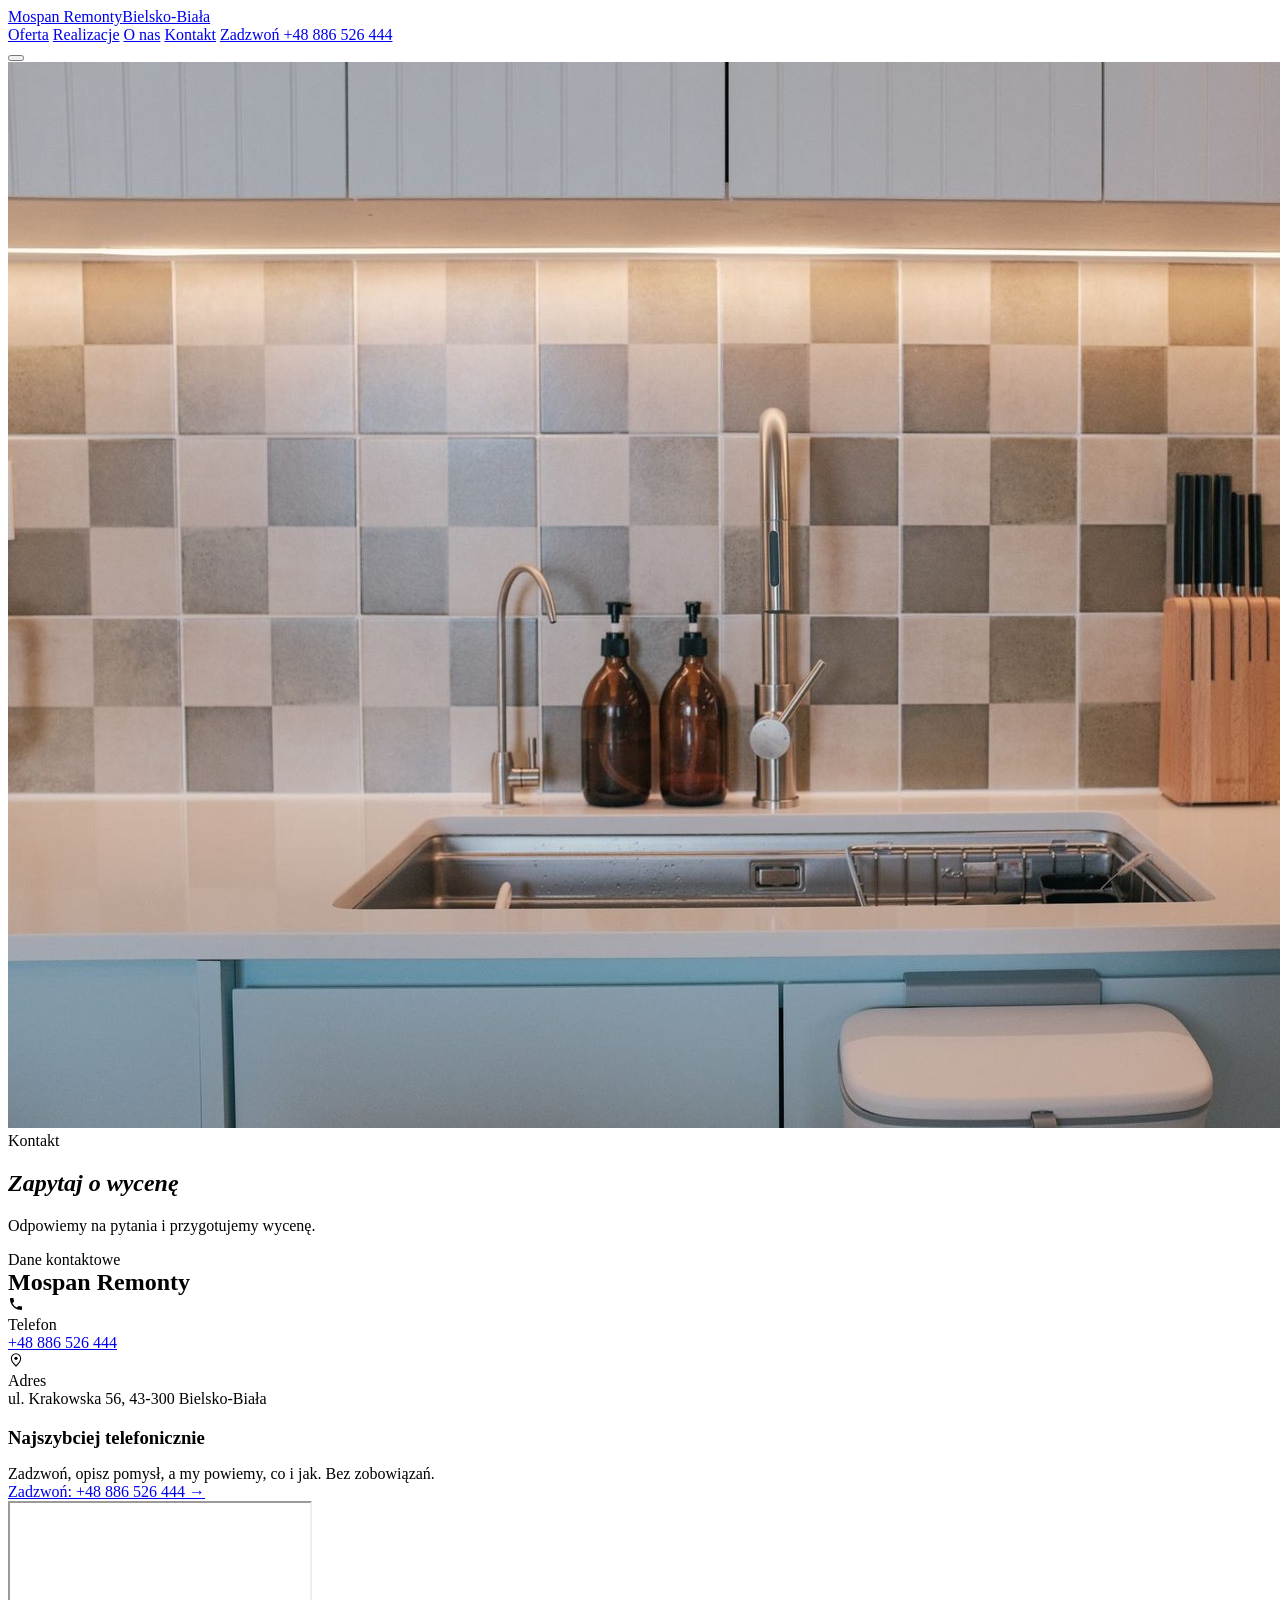
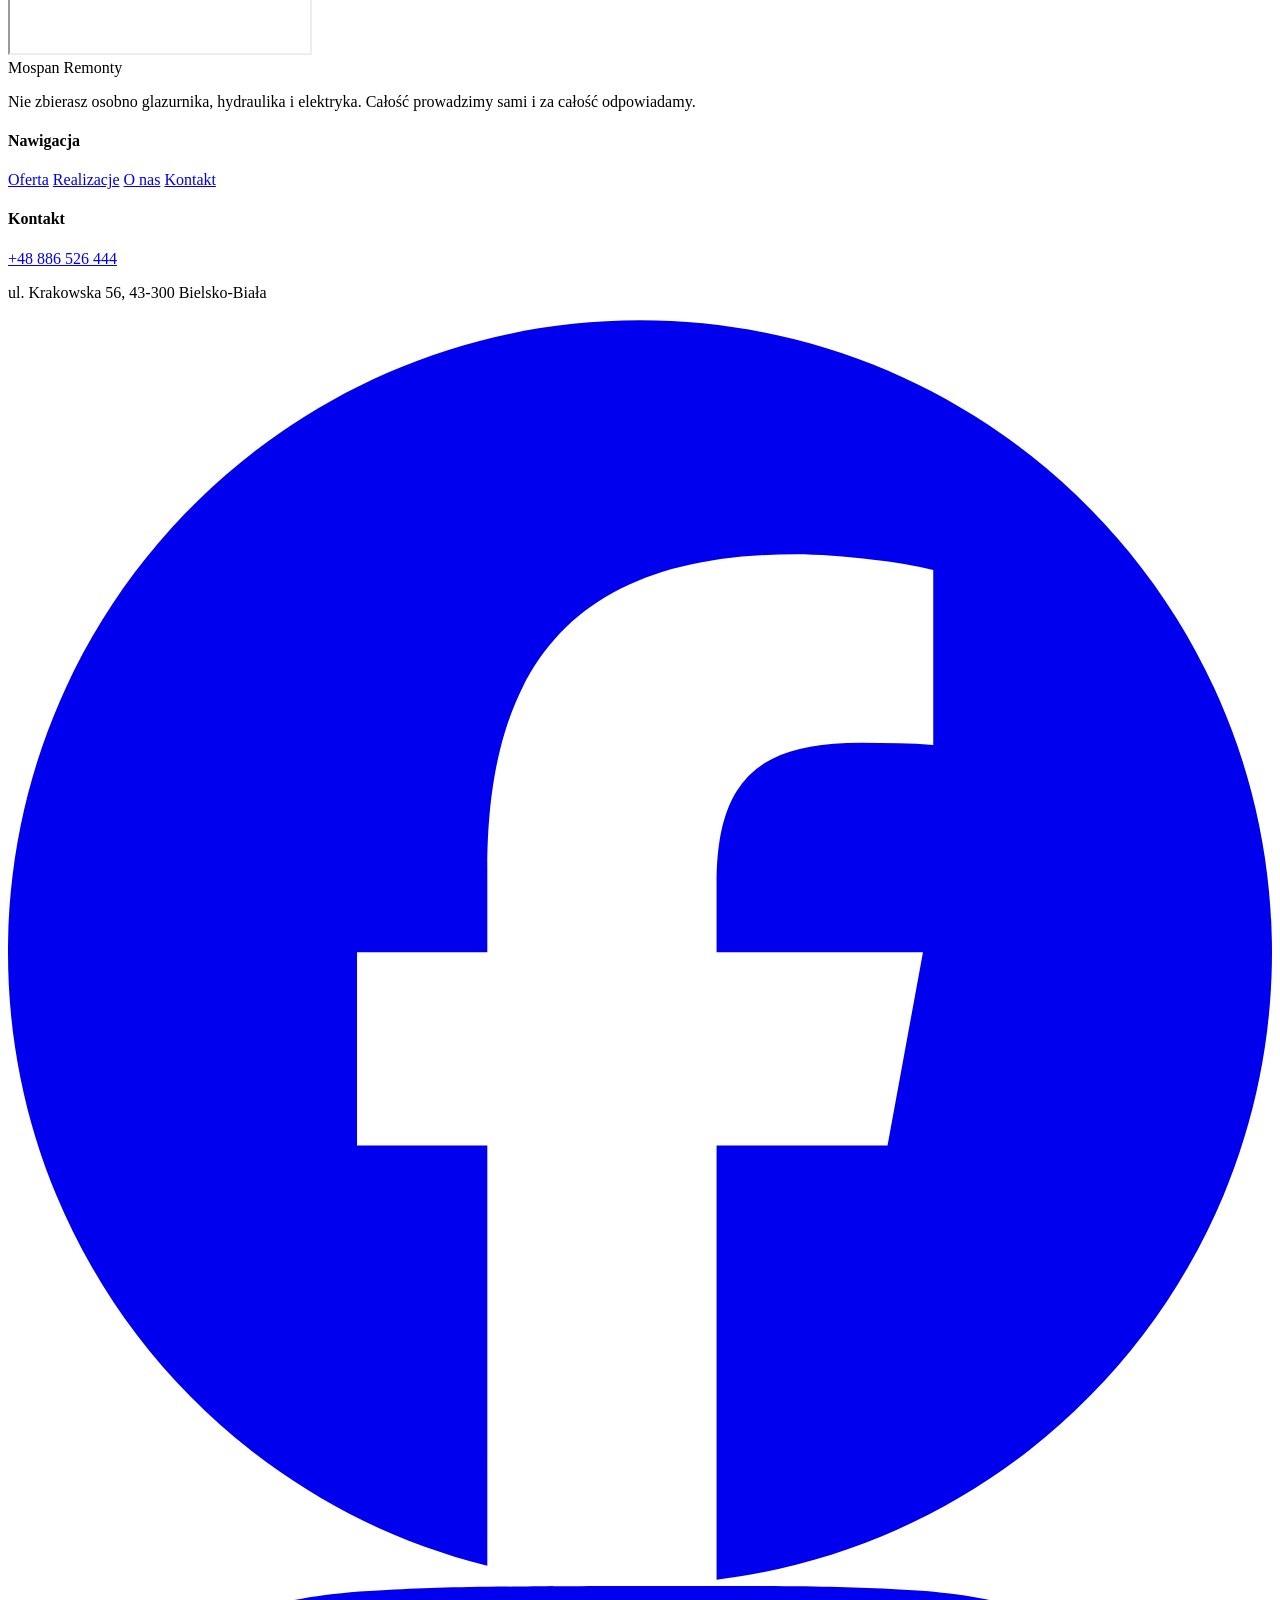
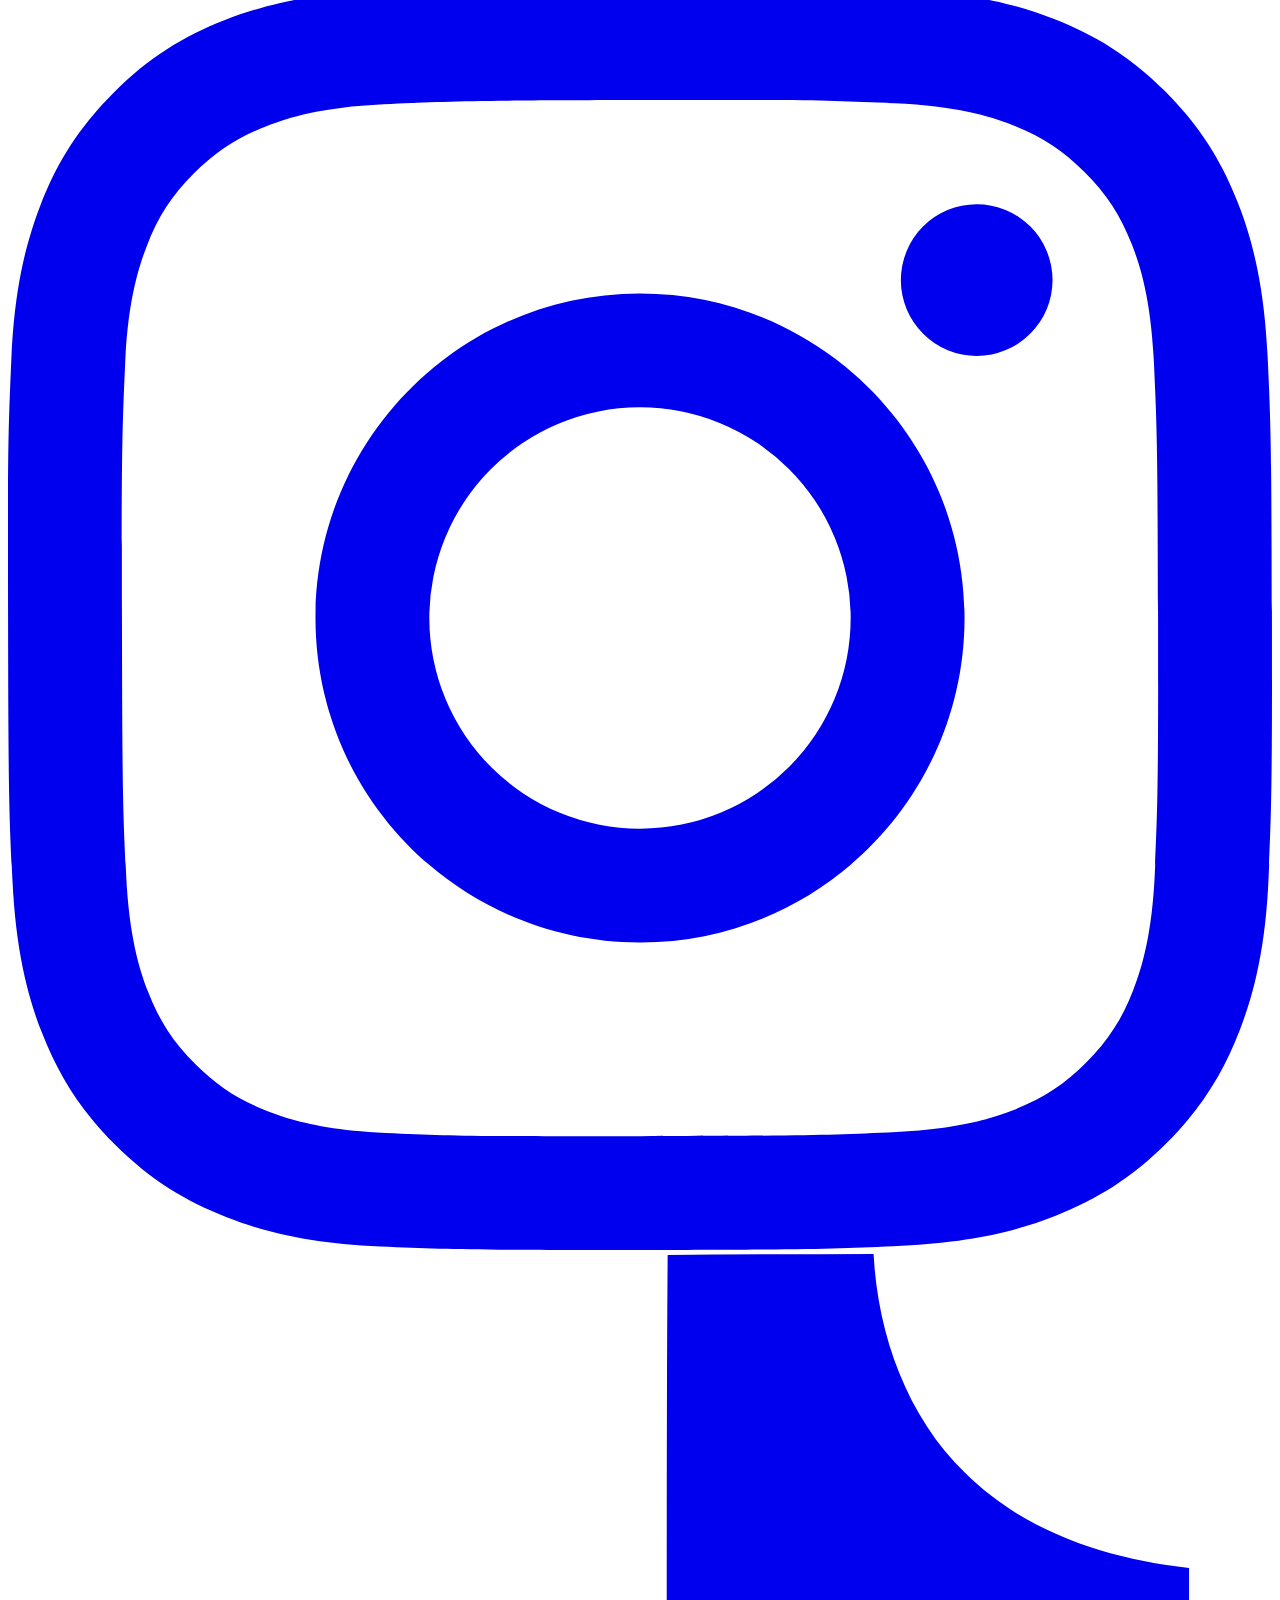
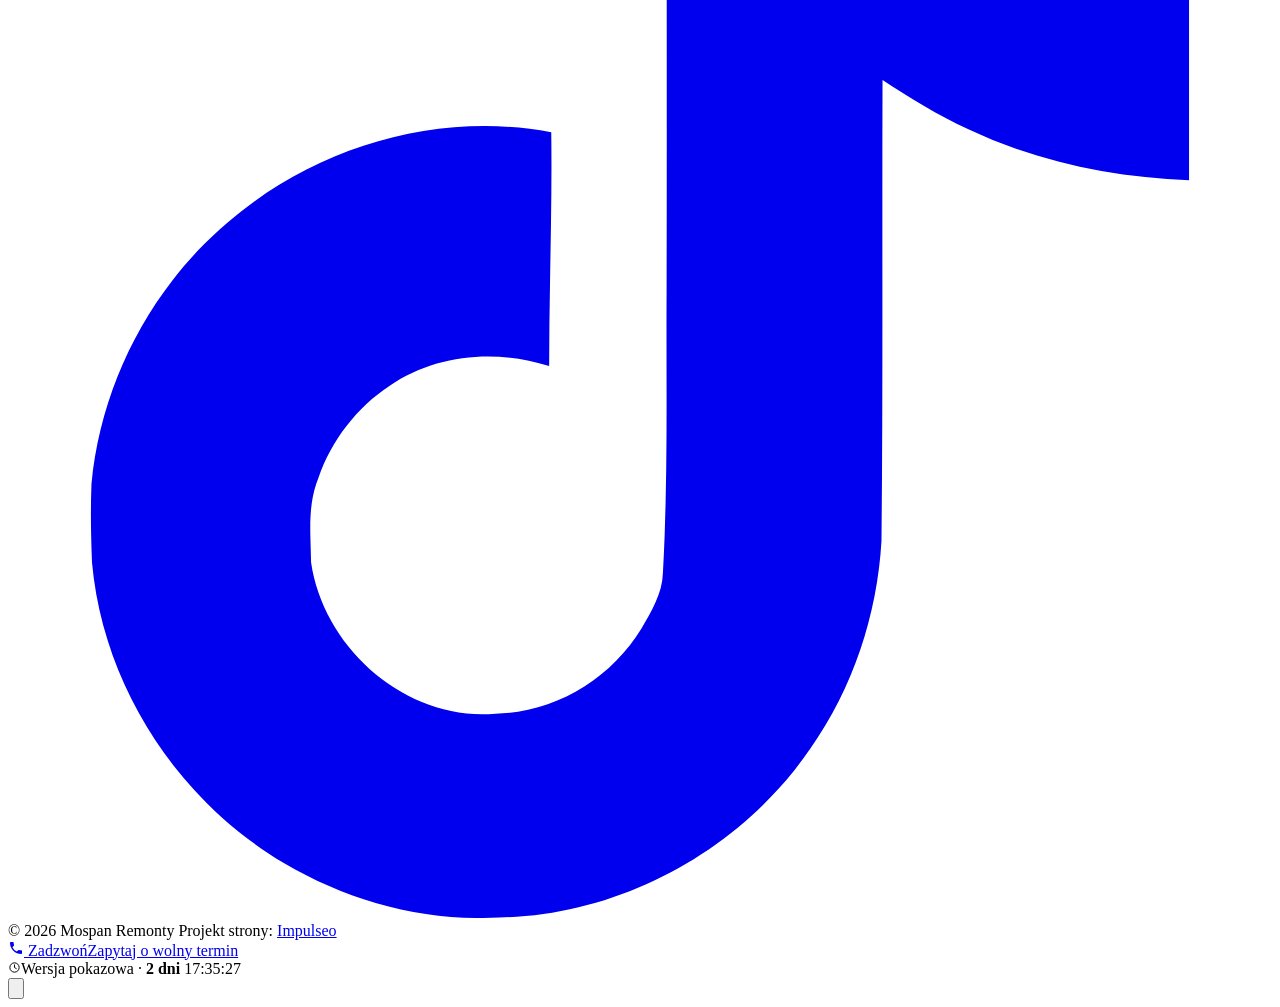
==== kontakt.html @ 0ec08bc1 "Demo: Mospan Remonty" ====
<!DOCTYPE html>
<html lang="pl">
<head>
<meta charset="UTF-8">
<meta name="viewport" content="width=device-width, initial-scale=1.0">
<title>Kontakt - Mospan Remonty</title>
<meta name="description" content="Kontakt Mospan Remonty - ul. Krakowska 56, 43-300 Bielsko-Biała">
<link rel="canonical" href="https://kris20032.github.io/mospan-remonty/kontakt.html">
<meta name="robots" content="noindex, nofollow">
<meta property="og:type" content="website">
<meta property="og:locale" content="pl_PL">
<meta property="og:site_name" content="Mospan Remonty">
<meta property="og:title" content="Kontakt - Mospan Remonty">
<meta property="og:description" content="Kontakt Mospan Remonty - ul. Krakowska 56, 43-300 Bielsko-Biała">
<meta property="og:url" content="https://kris20032.github.io/mospan-remonty/kontakt.html">
<meta property="og:image" content="https://kris20032.github.io/mospan-remonty/img/og.jpg">
<meta property="og:image:width" content="1200">
<meta property="og:image:height" content="630">
<meta name="twitter:card" content="summary_large_image">
<link rel="preconnect" href="https://fonts.googleapis.com">
<link rel="preconnect" href="https://fonts.gstatic.com" crossorigin>
<link href="https://fonts.googleapis.com/css2?family=Space+Grotesk:wght@500;600;700&family=DM+Sans:opsz,wght@9..40,400;9..40,500;9..40,600&display=swap" rel="stylesheet">
<link rel="stylesheet" href="assets/styles.css?v=001f821d">
</head>
<body>

<header class="nav">
  <div class="wrap nav-inner">
    <a class="brand" href="index.html"><span class="name">Mospan Remonty</span><span class="sub">Bielsko-Biała</span></a>
    <nav class="nav-links">
      <a href="oferta.html">Oferta</a>
      <a href="realizacje.html">Realizacje</a>
      <a href="o-nas.html">O nas</a>
      <a href="kontakt.html" class="active" aria-current="page">Kontakt</a>
      <a href="tel:+48886526444" class="btn btn-accent">Zadzwoń +48 886 526 444</a>
    </nav>
    <button class="nav-toggle" aria-label="Menu"><span></span><span></span><span></span></button>
  </div>
</header>

<main>
<section class="pagehead">
  <img src="img/g16.jpg" alt="Mospan Remonty - Zapytaj o wycenę" width="1600" height="1066" decoding="async">
  <div class="wrap">
    <span class="eyebrow">Kontakt</span>
    <h1>Zapytaj o wycenę</h1>
    <p>Odpowiemy na pytania i przygotujemy wycenę.</p>
  </div>
</section>
<section>
  <div class="wrap contact-grid">
    <div class="reveal">
      <span class="eyebrow">Dane kontaktowe</span>
      <h2 style="margin:var(--space-4) 0 var(--space-6)">Mospan Remonty</h2>
      <div class="info-list">
        <div class="info-row"><div class="ic"><svg class="ico-tel" width="16" height="16" viewBox="0 0 24 24" fill="none" aria-hidden="true"><path d="M6.6 10.8a15.5 15.5 0 0 0 6.6 6.6l2.2-2.2a1 1 0 0 1 1-.24 11.4 11.4 0 0 0 3.6.58 1 1 0 0 1 1 1V20a1 1 0 0 1-1 1A17 17 0 0 1 3 4a1 1 0 0 1 1-1h3.5a1 1 0 0 1 1 1c0 1.25.2 2.46.58 3.6a1 1 0 0 1-.25 1l-2.23 2.2Z" fill="currentColor"/></svg></div><div><div class="lbl">Telefon</div><a class="val" href="tel:+48886526444">+48 886 526 444</a></div></div>
        <div class="info-row"><div class="ic"><svg class="ico-pin" width="16" height="16" viewBox="0 0 24 24" fill="none" aria-hidden="true"><path d="M12 21s7-6.1 7-11.5A7 7 0 0 0 5 9.5C5 14.9 12 21 12 21Z" stroke="currentColor" stroke-width="1.6" fill="none"/><circle cx="12" cy="9.5" r="2.4" fill="currentColor"/></svg></div><div><div class="lbl">Adres</div><div class="val">ul. Krakowska 56, 43-300 Bielsko-Biała</div></div></div>
      </div>
    </div>
    <div class="reveal">
      <div class="form">
        <h3 style="margin-bottom:var(--space-4)">Najszybciej telefonicznie</h3>
        <p class="muted" style="margin-bottom:var(--space-5)">Zadzwoń, opisz pomysł, a my powiemy, co i jak. Bez zobowiązań.</p>
        <a href="tel:+48886526444" class="btn btn-accent" style="justify-content:center">Zadzwoń: +48 886 526 444 <span class="arr">→</span></a>
      </div>
    </div>
  </div>
</section>
<section style="padding-top:0">
  <div class="wrap reveal">
    <iframe class="map" title="Mospan Remonty - Bielsko-Biała" src="https://maps.google.com/maps?q=Mospan%20Remonty%20Bielsko-Bia%C5%82a&z=15&output=embed" loading="lazy" referrerpolicy="no-referrer-when-downgrade"></iframe>
  </div>
</section>
</main>

<footer>
  <div class="wrap">
    <div class="foot-grid">
      <div class="foot-brand">
        <div class="name">Mospan Remonty</div>
        <p>Nie zbierasz osobno glazurnika, hydraulika i elektryka. Całość prowadzimy sami i za całość odpowiadamy.</p>
      </div>
      <div class="foot-col">
        <h4>Nawigacja</h4>
        <a href="oferta.html">Oferta</a>
        <a href="realizacje.html">Realizacje</a>
        <a href="o-nas.html">O nas</a>
        <a href="kontakt.html">Kontakt</a>
      </div>
      <div class="foot-col">
        <h4>Kontakt</h4>
        <a href="tel:+48886526444">+48 886 526 444</a>
        <p>ul. Krakowska 56, 43-300 Bielsko-Biała</p>
      <div class="foot-soc">
        <a class="soc" href="https://www.facebook.com/p/Firma-Mospan-Remonty-100076431146938/" target="_blank" rel="noopener" aria-label="Facebook - Mospan Remonty"><svg viewBox="0 0 24 24" aria-hidden="true" focusable="false"><path d="M9.101 23.691v-7.98H6.627v-3.667h2.474v-1.58c0-4.085 1.848-5.978 5.858-5.978.401 0 .955.042 1.468.103a8.68 8.68 0 0 1 1.141.195v3.325a8.623 8.623 0 0 0-.653-.036 26.805 26.805 0 0 0-.733-.009c-.707 0-1.259.096-1.675.309a1.686 1.686 0 0 0-.679.622c-.258.42-.374.995-.374 1.752v1.297h3.919l-.386 2.103-.287 1.564h-3.246v8.245C19.396 23.238 24 18.179 24 12.044c0-6.627-5.373-12-12-12s-12 5.373-12 12c0 5.628 3.874 10.35 9.101 11.647Z" fill="currentColor"/></svg></a>
        <a class="soc" href="https://www.instagram.com/mospan_remonty/" target="_blank" rel="noopener" aria-label="Instagram - Mospan Remonty"><svg viewBox="0 0 24 24" aria-hidden="true" focusable="false"><path d="M7.0301.084c-1.2768.0602-2.1487.264-2.911.5634-.7888.3075-1.4575.72-2.1228 1.3877-.6652.6677-1.075 1.3368-1.3802 2.127-.2954.7638-.4956 1.6365-.552 2.914-.0564 1.2775-.0689 1.6882-.0626 4.947.0062 3.2586.0206 3.6671.0825 4.9473.061 1.2765.264 2.1482.5635 2.9107.308.7889.72 1.4573 1.388 2.1228.6679.6655 1.3365 1.0743 2.1285 1.38.7632.295 1.6361.4961 2.9134.552 1.2773.056 1.6884.069 4.9462.0627 3.2578-.0062 3.668-.0207 4.9478-.0814 1.28-.0607 2.147-.2652 2.9098-.5633.7889-.3086 1.4578-.72 2.1228-1.3881.665-.6682 1.0745-1.3378 1.3795-2.1284.2957-.7632.4966-1.636.552-2.9124.056-1.2809.0692-1.6898.063-4.948-.0063-3.2583-.021-3.6668-.0817-4.9465-.0607-1.2797-.264-2.1487-.5633-2.9117-.3084-.7889-.72-1.4568-1.3876-2.1228C21.2982 1.33 20.628.9208 19.8378.6165 19.074.321 18.2017.1197 16.9244.0645 15.6471.0093 15.236-.005 11.977.0014 8.718.0076 8.31.0215 7.0301.0839m.1402 21.6932c-1.17-.0509-1.8053-.2453-2.2287-.408-.5606-.216-.96-.4771-1.3819-.895-.422-.4178-.6811-.8186-.9-1.378-.1644-.4234-.3624-1.058-.4171-2.228-.0595-1.2645-.072-1.6442-.079-4.848-.007-3.2037.0053-3.583.0607-4.848.05-1.169.2456-1.805.408-2.2282.216-.5613.4762-.96.895-1.3816.4188-.4217.8184-.6814 1.3783-.9003.423-.1651 1.0575-.3614 2.227-.4171 1.2655-.06 1.6447-.072 4.848-.079 3.2033-.007 3.5835.005 4.8495.0608 1.169.0508 1.8053.2445 2.228.408.5608.216.96.4754 1.3816.895.4217.4194.6816.8176.9005 1.3787.1653.4217.3617 1.056.4169 2.2263.0602 1.2655.0739 1.645.0796 4.848.0058 3.203-.0055 3.5834-.061 4.848-.051 1.17-.245 1.8055-.408 2.2294-.216.5604-.4763.96-.8954 1.3814-.419.4215-.8181.6811-1.3783.9-.4224.1649-1.0577.3617-2.2262.4174-1.2656.0595-1.6448.072-4.8493.079-3.2045.007-3.5825-.006-4.848-.0608M16.953 5.5864A1.44 1.44 0 1 0 18.39 4.144a1.44 1.44 0 0 0-1.437 1.4424M5.8385 12.012c.0067 3.4032 2.7706 6.1557 6.173 6.1493 3.4026-.0065 6.157-2.7701 6.1506-6.1733-.0065-3.4032-2.771-6.1565-6.174-6.1498-3.403.0067-6.156 2.771-6.1496 6.1738M8 12.0077a4 4 0 1 1 4.008 3.9921A3.9996 3.9996 0 0 1 8 12.0077" fill="currentColor"/></svg></a>
        <a class="soc" href="https://www.tiktok.com/@mospan_remonty" target="_blank" rel="noopener" aria-label="TikTok - Mospan Remonty"><svg viewBox="0 0 24 24" aria-hidden="true" focusable="false"><path d="M12.525.02c1.31-.02 2.61-.01 3.91-.02.08 1.53.63 3.09 1.75 4.17 1.12 1.11 2.7 1.62 4.24 1.79v4.03c-1.44-.05-2.89-.35-4.2-.97-.57-.26-1.1-.59-1.62-.93-.01 2.92.01 5.84-.02 8.75-.08 1.4-.54 2.79-1.35 3.94-1.31 1.92-3.58 3.17-5.91 3.21-1.43.08-2.86-.31-4.08-1.03-2.02-1.19-3.44-3.37-3.65-5.71-.02-.5-.03-1-.01-1.49.18-1.9 1.12-3.72 2.58-4.96 1.66-1.44 3.98-2.13 6.15-1.72.02 1.48-.04 2.96-.04 4.44-.99-.32-2.15-.23-3.02.37-.63.41-1.11 1.04-1.36 1.75-.21.51-.15 1.07-.14 1.61.24 1.64 1.82 3.02 3.5 2.87 1.12-.01 2.19-.66 2.77-1.61.19-.33.4-.67.41-1.06.1-1.79.06-3.57.07-5.36.01-4.03-.01-8.05.02-12.07z" fill="currentColor"/></svg></a>
      </div>
      </div>
    </div>
    <div class="foot-bot">
      <span>© 2026 Mospan Remonty</span>
      <span>Projekt strony: <a class="foot-credit" href="https://impulseo.pl" target="_blank" rel="noopener">Impulseo</a></span>
    </div>
  </div>
</footer>
<div class="sticky-call"><a class="sc-call" href="tel:+48886526444"><svg class="ico-tel" width="16" height="16" viewBox="0 0 24 24" fill="none" aria-hidden="true"><path d="M6.6 10.8a15.5 15.5 0 0 0 6.6 6.6l2.2-2.2a1 1 0 0 1 1-.24 11.4 11.4 0 0 0 3.6.58 1 1 0 0 1 1 1V20a1 1 0 0 1-1 1A17 17 0 0 1 3 4a1 1 0 0 1 1-1h3.5a1 1 0 0 1 1 1c0 1.25.2 2.46.58 3.6a1 1 0 0 1-.25 1l-2.23 2.2Z" fill="currentColor"/></svg> Zadzwoń</a><a class="sc-quote" href="kontakt.html">Zapytaj o wolny termin</a></div>
<div class="demo-wazne" data-do="2026-10-21" data-cykl="3" hidden><svg class="dw-ico" width="13" height="13" viewBox="0 0 24 24" fill="none" aria-hidden="true"><circle cx="12" cy="12" r="8.6" stroke="currentColor" stroke-width="1.8"/><path d="M12 7.2V12l3.3 2" stroke="currentColor" stroke-width="1.8" stroke-linecap="round"/></svg><span class="dw-txt"></span></div>

<script src="assets/main.js"></script>
</body>
</html>
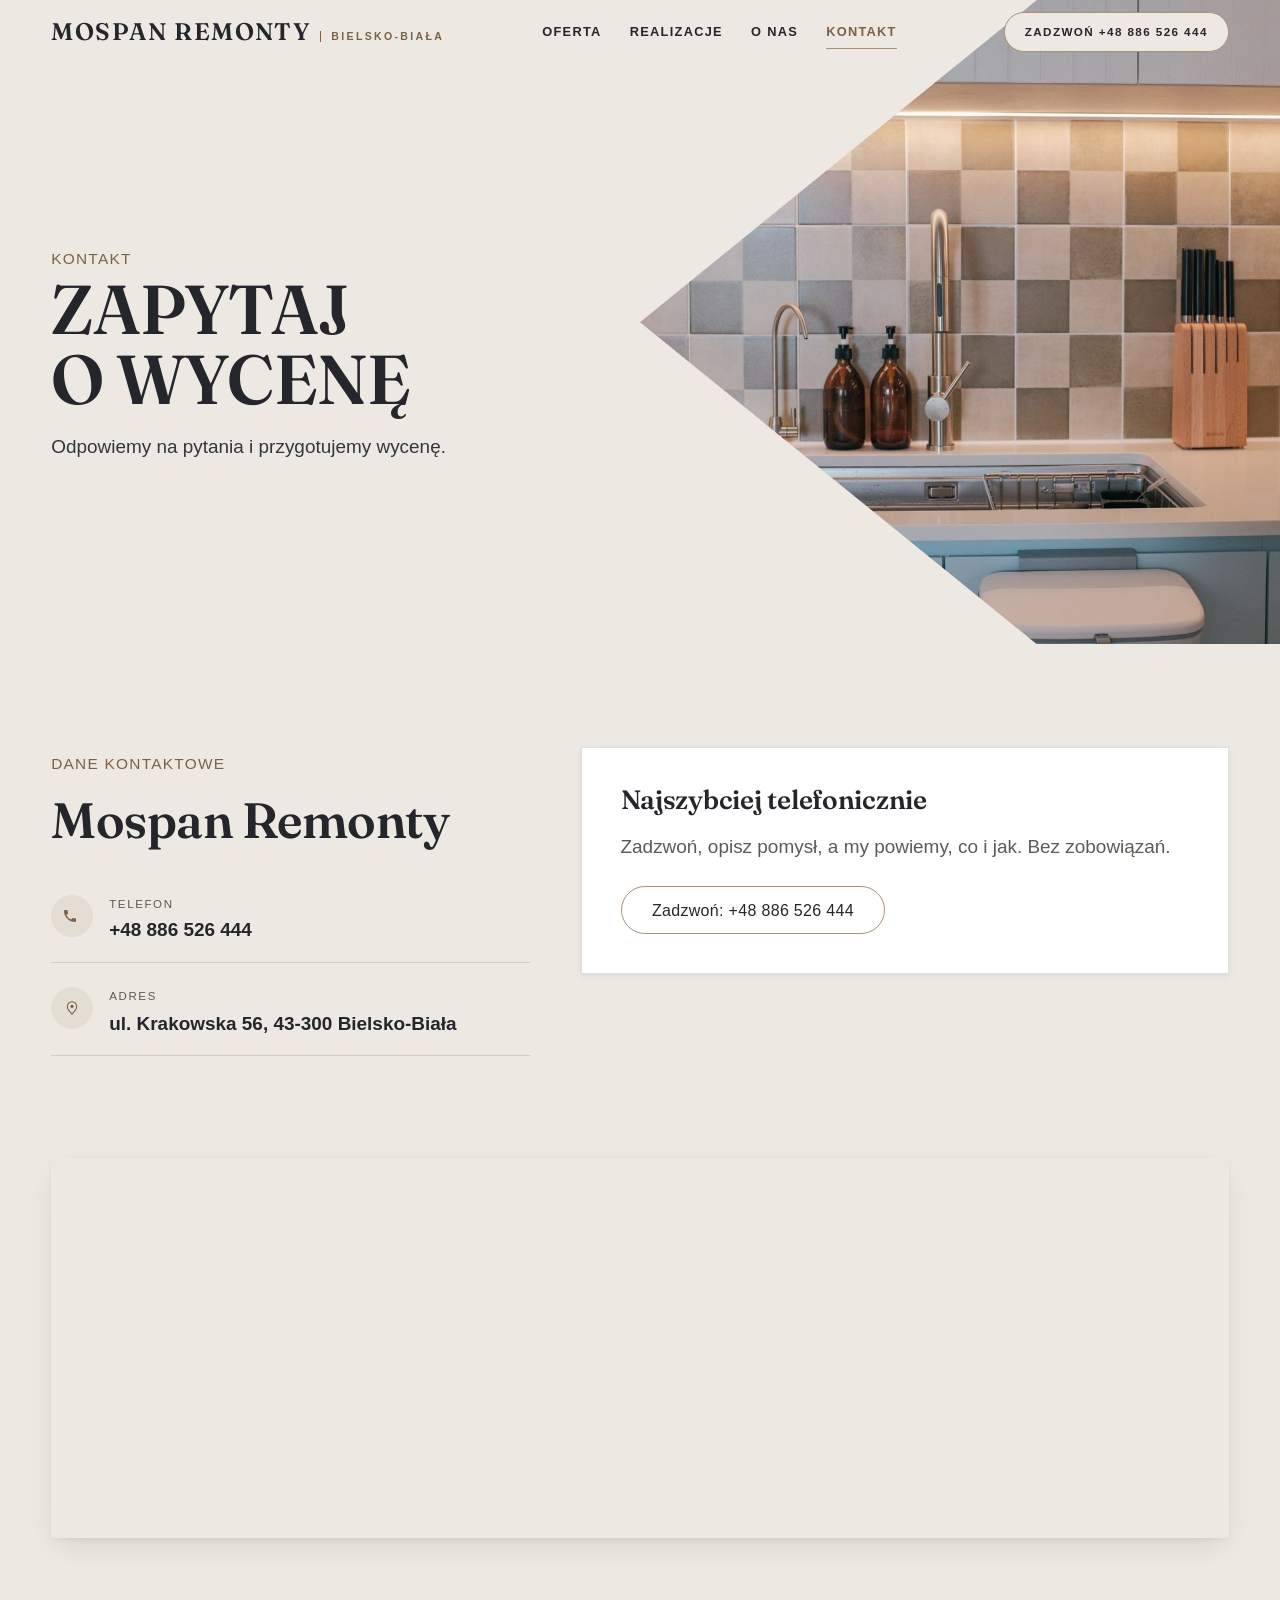
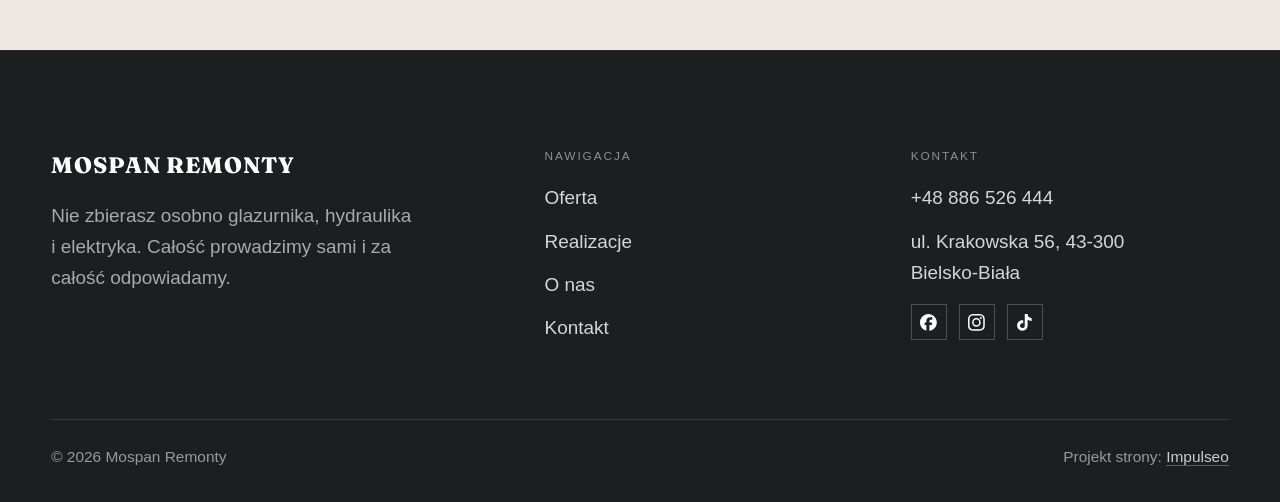
==== commit 84b50db6: "[claude-edit][cmt:e6297e1d-3248-4f9d-93d8-91d1ca59e018] Układ i styl jak klindworthroofing.com: beżo" ====
--- a/kontakt.html
+++ b/kontakt.html
@@ -19,8 +19,10 @@
 <meta name="twitter:card" content="summary_large_image">
 <link rel="preconnect" href="https://fonts.googleapis.com">
 <link rel="preconnect" href="https://fonts.gstatic.com" crossorigin>
-<link href="https://fonts.googleapis.com/css2?family=Space+Grotesk:wght@500;600;700&family=DM+Sans:opsz,wght@9..40,400;9..40,500;9..40,600&display=swap" rel="stylesheet">
-<link rel="stylesheet" href="assets/styles.css?v=001f821d">
+<link href="https://fonts.googleapis.com/css2?family=Fraunces:opsz,wght@9..144,500;9..144,600&display=swap" rel="stylesheet">
+<link href="https://api.fontshare.com/v2/css?f[]=satoshi@400,500,700&display=swap" rel="stylesheet">
+<link rel="preconnect" href="https://api.fontshare.com" crossorigin>
+<link rel="stylesheet" href="assets/styles.css?v=kw1510">
 </head>
 <body>
 
--- a/assets/styles.css
+++ b/assets/styles.css
@@ -0,0 +1,2052 @@
+/* ============================================================
+   STOLBASZ — premium, architektoniczny B2B fit-out
+   Jasna paleta, zero brązu. System wg premium-web-craft.
+   Projekt strony: Impulseo (impulseo.pl)
+   ============================================================ */
+
+:root{
+  /* PALETA — jasna, architektoniczna, chłodna */
+  --paper:#F4F6F8;          /* główne tło */
+  --paper-2:#E7EBEF;        /* sekcje alternatywne (chłodny jasny szary) */
+  --paper-3:#E7EBEF;        /* delikatne wypełnienia */
+  --ink:#15212E;            /* tekst główny — chłodny grafit */
+  --ink-soft:#243443;       /* nagłówki drugorzędne */
+  --muted:#6B7785;          /* tekst poboczny */
+  --line:rgba(21,33,46,.12);/* hairline */
+  --accent:#E8A317;         /* stonowany petrol-slate — jedyny akcent */
+  --accent-d:#C9870C;
+  --accent-soft:rgba(232,163,23,.10);
+  --dark:#15212E;           /* sekcje ciemne (stopka/CTA) */
+
+  /* HOVER ZDJĘĆ — JEDEN standard dla całego silnika (decyzja K. 04.08.2026, artefakt z wariantami).
+     AKTUALNE (K.+Szymon 09.08.2026, wybór z artefaktu 6 wariantów): zoom 1.05 przy 1.4s -
+     przy tak długim czasie mocniejszy kadr NIE skacze, tylko „oddycha". Poprzedni standard
+     (1.02 / .55s z 04.08) odbierany jako dynamiczny i szybki.
+     Spoczynek lekko przygaszony, ale TYLKO tam, gdzie jest mysz (@media hover:hover) —
+     na telefonie zdjęcia zostają w pełnej jasności. */
+  --img-zoom:1.05;                   /* K.+Szymon 09.08: wariant F z artefaktu porównawczego */
+  --img-rest:brightness(.95) saturate(.99);
+  --img-hot:brightness(1.06) saturate(1.05);
+  --img-dur:1.4s;                    /* K.+Szymon 09.08 (wariant F): powoli = elegancko */
+  --img-ease:cubic-bezier(.16,.84,.44,1);  /* miękki ogon, efekt „oddychania" */
+
+  /* ODSTĘPY — skala 4/8 */
+  --space-1:4px; --space-2:8px; --space-3:12px; --space-4:16px; --space-5:24px;
+  --space-6:32px; --space-7:48px; --space-8:64px; --space-9:96px; --space-10:128px;
+
+  /* TYPOGRAFIA — fluid clamp() (skala podbita 16.07.2026: większe, czytelniejsze litery — uwaga Adama) */
+  --text-sm:clamp(.9rem,.87rem + .12vw,1rem);
+  --text-base:clamp(1.08rem,1.04rem + .18vw,1.2rem);
+  --text-lg:clamp(1.24rem,1.15rem + .34vw,1.44rem);
+  --text-h3:clamp(1.34rem,1.22rem + .55vw,1.66rem);
+  --text-h2:clamp(2.1rem,1.66rem + 2.1vw,3.1rem);
+  --text-h1:clamp(2.9rem,2.1rem + 4vw,5.1rem);
+
+  /* PROMIENIE — architektoniczne, raczej ostre */
+  --r-sm:3px; --r-md:6px; --r-lg:10px;
+
+  /* RUCH */
+  --ease:cubic-bezier(.25,.46,.45,.94); --dur:.24s;
+
+  /* CIENIE — miękkie, warstwowe */
+  --sh-sm:0 1px 2px rgba(16,24,32,.04), 0 2px 8px rgba(16,24,32,.05);
+  --sh-md:0 2px 6px rgba(16,24,32,.05), 0 12px 28px -8px rgba(16,24,32,.12);
+  --sh-lg:0 6px 14px rgba(16,24,32,.07), 0 26px 56px -18px rgba(16,24,32,.22);
+
+  --hairline:1px solid var(--line);
+
+  --font-display:'Space Grotesk','Inter',sans-serif;
+  --font-body:'DM Sans','Inter',sans-serif;
+}
+
+*{box-sizing:border-box;margin:0;padding:0}
+html{scroll-behavior:smooth}
+body{
+  font-family:var(--font-body);
+  font-size:var(--text-base);
+  line-height:1.65;
+  color:var(--ink);
+  background:var(--paper);
+  -webkit-font-smoothing:antialiased;
+  text-rendering:optimizeLegibility;
+}
+img{max-width:100%;height:auto;display:block}  /* height:auto = width/height z atrybutów trzyma proporcje (TOP#12) */
+a{color:inherit;text-decoration:none}
+
+.wrap{width:min(92%,1180px);margin-inline:auto}
+section{padding-block:clamp(52px,6.5vw,96px)}
+
+h1,h2,h3{font-family:var(--font-display);font-weight:700;line-height:1.08;letter-spacing:-.02em;color:var(--ink)}
+h1{font-size:var(--text-h1);letter-spacing:-.035em}
+h2{font-size:var(--text-h2);letter-spacing:-.025em}
+h3{font-size:var(--text-h3)}
+/* MIARA — długość wiersza. WCAG 2.2 SC 1.4.8: max 80 znaków; Butterick: 45–90.
+   68ch daje realnie 72–78 znaków polskiego tekstu, czyli z zapasem pod granicą.
+   Wcześniej limit miał TYLKO <p> — <li>, <blockquote> i <dd> nie miały żadnego,
+   i to jedyny powód, dla którego 23 bloki na dwóch oddanych stronach jadą po
+   83–106 znaków w wierszu (pomiar 07.08.2026, bramka `miara`).
+   ⚠️ Listy i definicje ograniczamy TYLKO bez klasy: `ul`/`ol` z klasą to u nas
+   układ (siatki kafli, menu), a nie tekst ciągły — tam miarę wyznacza układ. */
+/* 60ch, nie 68ch (K. 10.08): po zmianie fontów na węższe kroje (DM Sans i spółka)
+   w 68ch mieściło się ~90 znaków - bramka pikselowa słusznie zgłaszała przekroczenie
+   granicy 80. Pomiar na żywej przeglądarce: 60ch = 90 znaków, 53ch = ~78 znaków, czyli normę WCAG 1.4.8. */
+:root{ --miara:53ch }
+p{max-width:min(100%,var(--miara))}
+blockquote,
+ul:not([class])>li, ol:not([class])>li,
+dl:not([class])>dd{max-width:min(100%,var(--miara))}
+
+/* ⚠️ Świadomie BEZ wyjątku `.tile p,.card p,.svc p{max-width:none}`, choć nasuwa się sam:
+   te akapity BYŁY już ograniczone (stare `p{max-width:65ch}`), więc „wyjątek" nie odblokowałby
+   niczego nowego — tylko ROZLUŹNIŁ stan sprzed zmiany na wszystkich demach naraz.
+   `figcaption` żadna z reguł wyżej nie dotyczy, więc też nie potrzebuje zwolnienia. */
+
+/* ŁAMANIE. `balance` wyrównuje długości wierszy w nagłówku, `pretty` pilnuje ostatniego
+   wiersza akapitu, żeby nie został w nim jeden wyraz. Obsługiwane od Chrome 117 /
+   Safari 17.5; starsze przeglądarki po prostu ignorują tę własność.
+   `text-wrap:pretty` nie występowało dotąd ANI RAZ w silniku ani w repo klientów. */
+h1,h2,h3,.lead,.lede{text-wrap:balance}
+p,li,blockquote,dd{text-wrap:pretty}
+
+.eyebrow{
+  font-family:var(--font-body);
+  font-size:var(--text-sm);
+  font-weight:600;
+  letter-spacing:.18em;
+  text-transform:uppercase;
+  color:var(--accent);
+  display:inline-flex;align-items:center;gap:var(--space-3);
+}
+/* flex:none + margin-top = kreska trzyma się PIERWSZEJ linii. Wcześniej align-items:center
+   centrowało ją względem całego bloku i przy zawinięciu (długi kicker typu
+   „…WNĘTRZ · LESZNO · OD 2019") druga linia lądowała z brzydkim wcięciem. */
+.eyebrow{align-items:flex-start}
+.eyebrow>*,.eyebrow{text-wrap:balance}   /* dlugi kicker lamal sie na sierote typu samo „2019" w drugiej linii */
+.eyebrow::before{content:"";width:28px;height:1px;background:var(--accent);display:inline-block;flex:none;margin-top:.62em}
+
+.muted{color:var(--muted)}
+.lead{font-size:var(--text-lg);line-height:1.55;color:var(--ink-soft);max-width:50ch}
+
+/* ---------- BUTTONS ---------- */
+.btn{
+  display:inline-flex;align-items:center;gap:var(--space-2);
+  font-weight:600;font-size:var(--text-sm);letter-spacing:.02em;
+  padding:var(--space-4) var(--space-6);
+  border-radius:var(--r-sm);
+  transition:transform var(--dur) var(--ease),box-shadow var(--dur) var(--ease),background var(--dur) var(--ease);
+  cursor:pointer;border:1px solid transparent;
+}
+.btn-accent{background:var(--accent);color:#fff;box-shadow:var(--sh-sm)}
+.btn-accent:hover{background:var(--accent-d);transform:translateY(-2px);box-shadow:var(--sh-md)}
+.btn-accent:active{transform:translateY(0);box-shadow:var(--sh-sm)}
+.btn-ghost{background:transparent;color:var(--ink);border-color:var(--line)}
+.btn-ghost:hover{border-color:var(--accent);color:var(--accent);transform:translateY(-2px)}
+.btn-light{background:#fff;color:var(--ink);box-shadow:var(--sh-sm)}
+.btn-light:hover{transform:translateY(-2px);box-shadow:var(--sh-md)}
+.btn .arr{transition:transform var(--dur) var(--ease)}
+.btn:hover .arr{transform:translateX(4px)}
+
+/* ---------- NAV ---------- */
+.nav{
+  position:sticky;top:0;z-index:50;
+  background:color-mix(in srgb,var(--paper) 88%,transparent);
+  backdrop-filter:saturate(140%) blur(10px);
+  border-bottom:var(--hairline);
+}
+.nav-inner{display:flex;align-items:center;justify-content:space-between;gap:var(--space-5);height:72px}
+/* ANTY-NACHODZENIE (K. 05.08.2026): długa nazwa firmy + przycisk z pełnym numerem nie mieściły się w pasku
+   i flex ściskał linki PONIŻEJ ich treści - "Kontakt" wchodził na ramkę "Zadzwoń +48 ...". Teraz ustępuje
+   nazwa marki (skrót wielokropkiem), a menu i przycisk nigdy się nie kurczą ani nie zachodzą na siebie. */
+.brand{display:flex;flex-direction:column;line-height:1;min-width:0;flex:0 1 auto}
+.brand .name{font-family:var(--font-display);font-weight:800;font-size:1.35rem;letter-spacing:.04em;white-space:nowrap;overflow:hidden;text-overflow:ellipsis}
+.brand .sub{font-size:.62rem;letter-spacing:.34em;text-transform:uppercase;color:var(--muted);margin-top:5px;white-space:nowrap;overflow:hidden;text-overflow:ellipsis}
+.nav-links{display:flex;align-items:center;gap:var(--space-6);flex:0 0 auto}
+.nav-links a{font-size:var(--text-sm);font-weight:500;color:var(--ink-soft);position:relative;padding-block:4px;white-space:nowrap;transition:color var(--dur) var(--ease)}
+.nav-links a::after{content:"";position:absolute;left:0;bottom:0;width:0;height:1.5px;background:var(--accent);transition:width var(--dur) var(--ease)}
+.nav-links a:hover,.nav-links a.active{color:var(--ink)}
+.nav-links a:hover::after,.nav-links a.active::after{width:100%}
+.nav-links .btn{padding:var(--space-2) var(--space-5)}
+/* przyciski w nav: właściwy kolor (przebij .nav-links a) + bez podkreślenia */
+.nav-links a.btn-accent{color:#fff}
+.nav-links a.btn-ghost,.nav-links a.btn-light{color:var(--ink)}
+/* CTA w pasku: NIE podkreślenie spod linków menu, ale ten sam przelatujący błysk,
+   co na wszystkich innych przyciskach (zgłoszenie K. 13.08.2026 - „na hero jest efekt
+   światła przechodzącego przez przycisk, na navbarze go nie ma, a mają być identyczne").
+   Reguła `.nav-links a::after` jest silniejsza od `.btn::after`, więc trzeba jej
+   geometrię wyzerować i wpisać połysk z nazwy - samo `display:none` gasiło efekt. */
+.nav-links a.btn::after{
+  display:block;content:"";position:absolute;inset:0;z-index:-1;pointer-events:none;
+  width:auto;height:auto;border-radius:inherit;   /* kasuje geometrię podkreślenia (width:0;height:1.5px) */
+  background:linear-gradient(100deg,transparent 32%,rgba(255,255,255,.20) 50%,transparent 68%);
+  translate:-120% 0}
+@media (prefers-reduced-motion:no-preference){
+  .nav-links a.btn:hover::after{translate:120% 0;transition:translate .75s var(--mt-ease,cubic-bezier(.16,.84,.44,1))}
+}
+.nav-toggle{display:none;background:none;border:none;cursor:pointer;flex-direction:column;gap:5px;padding:8px}
+.nav-toggle span{width:24px;height:2px;background:var(--ink);transition:var(--dur)}
+/* Ciasny zakres MIĘDZY menu mobilnym a pełnym pulpitem: zbijamy odstępy i nazwę marki,
+   żeby wszystko zmieściło się naturalnie, zanim w ogóle dojdzie do skracania wielokropkiem. */
+@media(max-width:1280px) and (min-width:921px){
+  .nav-links{gap:var(--space-4)}
+  .nav-links .btn{padding:var(--space-2) var(--space-4)}
+  .brand .name{font-size:1.15rem}
+}
+
+/* ---------- HERO (split) ---------- */
+.hero{position:relative;overflow:hidden;border-bottom:var(--hairline)}
+.hero-grid{display:grid;grid-template-columns:1.05fr .95fr;gap:clamp(24px,4vw,60px);align-items:center;
+  padding-block:clamp(36px,4.5vw,64px)}
+.hero-copy .eyebrow{margin-bottom:var(--space-5)}
+.hero-copy h1{margin-bottom:var(--space-5)}
+.hero-copy .lead{margin-bottom:var(--space-7)}
+.hero-actions{display:flex;flex-wrap:wrap;gap:var(--space-4)}
+.hero-art{position:relative;aspect-ratio:4/3;border-radius:var(--r-lg);overflow:hidden;box-shadow:var(--sh-lg)}
+.hero-art img{width:100%;height:100%;object-fit:cover}
+.hero-art::after{content:"";position:absolute;inset:0;background:linear-gradient(180deg,transparent 55%,rgba(18,24,28,.28))}
+.hero-badge{position:absolute;left:var(--space-5);bottom:var(--space-5);z-index:2;
+  background:rgba(252,252,251,.94);backdrop-filter:blur(4px);
+  border-radius:var(--r-md);padding:var(--space-4) var(--space-5);box-shadow:var(--sh-md);max-width:78%}
+.hero-badge strong{display:block;font-family:var(--font-display);font-size:1rem;letter-spacing:-.01em}
+.hero-badge span{font-size:var(--text-sm);color:var(--muted)}
+
+/* ---------- HERO duży / kinowy (strona główna) ---------- */
+.hero-cine{position:relative;min-height:clamp(560px,82vh,840px);min-height:clamp(560px,82svh,840px);display:flex;align-items:center;overflow:hidden;border-bottom:var(--hairline)}
+.hero-cine>img{position:absolute;inset:0;width:100%;height:100%;object-fit:cover;z-index:0}
+.hero-cine::after{content:"";position:absolute;inset:0;z-index:1;
+  background:linear-gradient(95deg,rgba(13,18,23,.86) 0%,rgba(13,18,23,.64) 32%,rgba(13,18,23,.24) 62%,rgba(13,18,23,.04) 100%)}
+.hero-cine .wrap{position:relative;z-index:2;padding-block:var(--space-8)}
+.hero-cine .hero-copy{max-width:660px}
+.hero-cine .eyebrow{color:#fff;margin-bottom:var(--space-5)}
+.hero-cine .eyebrow::before{background:#fff}
+.hero-cine h1{color:#fff;margin-bottom:var(--space-5);font-size:clamp(2.9rem,2rem + 4.4vw,5.2rem);text-wrap:balance}
+.hero-cine .lead{color:rgba(255,255,255,.92);max-width:48ch;margin-bottom:var(--space-7)}
+.hero-cine .hero-actions{display:flex;flex-wrap:wrap;gap:var(--space-4)}
+/* NISKIE OKNO (laptop z dokiem i paskami przeglądarki ma ~700-780 px wysokości widoku):
+   H1 do 5.2rem + długi lead nie mieściły się i przyciski wypadały POD krawędź ekranu -
+   klient widział stronę bez ani jednego CTA. Skalujemy w dół, zamiast przycinać treść. */
+@media(min-width:821px) and (max-height:820px){
+  .hero-cine{min-height:clamp(520px,94svh,780px)}
+  .hero-cine .wrap{padding-block:var(--space-6)}
+  .hero-cine h1{font-size:clamp(2.2rem,1.5rem + 2.6vw,3.6rem);margin-bottom:var(--space-4)}
+  .hero-cine .eyebrow{margin-bottom:var(--space-4)}
+  .hero-cine .lead{margin-bottom:var(--space-5);max-width:44ch}
+}
+@media(max-width:680px){
+  .hero-cine{min-height:clamp(520px,76vh,640px);min-height:clamp(520px,76svh,640px);align-items:flex-end}
+  .hero-cine::after{background:linear-gradient(0deg,rgba(13,18,23,.9) 6%,rgba(13,18,23,.45) 55%,rgba(13,18,23,.25) 100%)}
+  .hero-cine .wrap{padding-bottom:var(--space-9)}
+  /* TELEFON (~90% oglądających): lead potrafił zająć 8 linii i zepchnąć CTA poza pierwszy ekran.
+     Zwężamy interlinię i skalę - treści nie ucinamy, bo to ona sprzedaje. */
+  .hero-cine .lead{font-size:.98rem;line-height:1.5;margin-bottom:var(--space-5)}
+  .hero-cine .eyebrow{font-size:.72rem;letter-spacing:.13em;margin-bottom:var(--space-4)}
+  .hero-cine .eyebrow::before{width:20px}
+  .hero-cine h1{margin-bottom:var(--space-4)}
+}
+
+/* full-bleed hero variant (podstrony) */
+.pagehead{position:relative;min-height:46vh;min-height:46svh;display:flex;align-items:flex-end;overflow:hidden;border-bottom:var(--hairline)}
+.pagehead img{position:absolute;inset:0;width:100%;height:100%;object-fit:cover}
+/* 10.08.2026 (decyzja K.): mocniejsze przyciemnienie + cień pod tekstem. Bramka mierzyła na
+   nagłówkach podstron 3,38-3,43:1 przy wymaganych 4,5 — jasne zdjęcie (hala, śnieg, niebo)
+   podchodziło pod biały tekst. Zdjęcia klientów są różne, więc kontrast musi dawać WARSTWA,
+   a nie szczęśliwy dobór kadru. */
+.pagehead::after{content:"";position:absolute;inset:0;background:linear-gradient(180deg,rgba(18,24,28,.40),rgba(18,24,28,.76))}
+.pagehead .wrap{position:relative;z-index:2;padding-block:var(--space-9);color:#fff}
+.pagehead h1{color:#fff;max-width:18ch;text-shadow:0 2px 16px rgba(0,0,0,.55)}
+.pagehead .eyebrow{color:#fff}
+.pagehead .eyebrow::before{background:#fff}
+.pagehead p{color:rgba(255,255,255,.92);margin-top:var(--space-4);max-width:54ch;text-shadow:0 1px 12px rgba(0,0,0,.5)}
+
+/* ---------- STRIP (pasek skrótów / liczby) ---------- */
+.strip{background:var(--dark);color:#fff}
+/* PASEK HASEŁ — standard 04.08.2026 (decyzja K.): 5 haseł w JEDNYM rzędzie, tekst WYŚRODKOWANY,
+   węższe marginesy boczne niż reszta strony (pasek ma iść szerzej), równe wysokości kolumn. */
+.strip .wrap{width:min(96%,1440px);display:grid;grid-template-columns:repeat(5,1fr);
+  gap:var(--space-5);padding-block:var(--space-7);align-items:stretch}
+.strip .item .k{font-family:var(--font-display);font-size:clamp(1.05rem,.82rem + .85vw,1.55rem);
+  font-weight:800;letter-spacing:-.02em;color:#fff;line-height:1.18;text-wrap:balance}
+.strip .item .v{font-size:var(--text-sm);color:rgba(255,255,255,.66);margin-top:var(--space-2);line-height:1.4}
+.strip .item{border-left:2px solid var(--accent);padding-inline:var(--space-4);
+  text-align:center;display:flex;flex-direction:column;justify-content:center}
+/* liczba kolumn = liczba haseł, żeby ostatnie nie zostawało samo w drugim rzędzie.
+   Klasę n-N nadaje multipage.py; domyślnie (bez klasy) pasek jest 5-kolumnowy. */
+.strip.n-2 .wrap{grid-template-columns:repeat(2,1fr)}
+.strip.n-3 .wrap{grid-template-columns:repeat(3,1fr)}
+.strip.n-4 .wrap{grid-template-columns:repeat(4,1fr);gap:var(--space-6)}
+.strip.n-4 .item .k{font-size:clamp(1.3rem,1rem + 1.1vw,2rem)}
+.strip.n-6 .wrap{grid-template-columns:repeat(6,1fr);gap:var(--space-4)}
+.strip.n-6 .item .k{font-size:clamp(.98rem,.8rem + .7vw,1.35rem)}
+/* równe łamanie: zamiast "długa linia + jedno słowo" obie linie zbliżonej długości */
+.strip .item .k{text-wrap:balance}
+
+/* ---------- SECTION HEAD ---------- */
+.head{max-width:48rem;margin-bottom:var(--space-8)}
+.head.center{margin-inline:auto;text-align:center}
+.head .eyebrow{margin-bottom:var(--space-4)}
+.head h2{margin-bottom:var(--space-4)}
+.head p{color:var(--muted);font-size:var(--text-lg);line-height:1.55}
+.head.center p{margin-inline:auto}
+
+/* ---------- INTRO SPLIT ---------- */
+.split{display:grid;grid-template-columns:.92fr 1.08fr;gap:clamp(28px,5vw,80px);align-items:center}
+.split.rev{grid-template-columns:1.08fr .92fr}
+.split.rev .split-art{order:-1}
+.split-art{position:relative;aspect-ratio:5/4;border-radius:var(--r-lg);overflow:hidden;box-shadow:var(--sh-lg)}
+.split-art img{width:100%;height:100%;object-fit:cover}
+.split-copy h2{margin-bottom:var(--space-5)}
+.split-copy p+p{margin-top:var(--space-4)}
+.split-copy .btn{margin-top:var(--space-6)}
+
+/* ---------- SERVICES (zakres) ---------- */
+.svc-grid{display:grid;grid-template-columns:repeat(auto-fit,minmax(280px,1fr));gap:var(--space-5)}
+.svc{background:#fff;border:var(--hairline);border-radius:var(--r-md);padding:var(--space-7) var(--space-6);
+  transition:transform var(--dur) var(--ease),box-shadow var(--dur) var(--ease),border-color var(--dur) var(--ease);
+  position:relative;overflow:hidden}
+.svc::before{content:"";position:absolute;left:0;top:0;width:3px;height:0;background:var(--accent);transition:height var(--dur) var(--ease)}
+.svc:hover{transform:translateY(-4px);box-shadow:var(--sh-md);border-color:transparent}
+.svc:hover::before{height:100%}
+.svc .ic{font-family:var(--font-display);font-size:.8rem;font-weight:700;letter-spacing:.12em;color:var(--accent);margin-bottom:var(--space-4)}
+.svc h3{margin-bottom:var(--space-3);font-size:1.22rem}
+.svc p{color:var(--muted);font-size:var(--text-base);line-height:1.6}
+
+/* big detailed service rows */
+.svc-row{display:grid;grid-template-columns:.8fr 1.2fr;gap:clamp(20px,4vw,60px);align-items:center;padding-block:var(--space-8)}
+.svc-row+.svc-row{border-top:var(--hairline)}
+.svc-row.rev{grid-template-columns:1.2fr .8fr}
+/* Naprzemienny układ wierszy oferty: co drugi wiersz ma zdjęcie po PRAWEJ.
+   Było `order:-1` — martwy kod, bo zdjęcie i tak jest pierwszym dzieckiem w HTML,
+   więc wszystkie wiersze wyglądały identycznie (zdjęcie zawsze z lewej), a `rev`
+   zmieniało tylko szerokość kolumn. Znalezione 29.07.2026 przy różnicowaniu kierunków
+   animacji (pomiar pozycji: art.mid 390/502 przy row.mid 756 — zawsze lewa strona). */
+.svc-row.rev .svc-row-art{order:2}
+.svc-row-art{aspect-ratio:4/3;border-radius:var(--r-md);overflow:hidden;box-shadow:var(--sh-md)}
+.svc-row-art img{width:100%;height:100%;object-fit:cover}
+.svc-row h3{font-size:1.5rem;margin-bottom:var(--space-4)}
+.svc-row .num{font-family:var(--font-display);font-size:.85rem;font-weight:700;letter-spacing:.14em;color:var(--accent);display:block;margin-bottom:var(--space-3)}
+.svc-row ul{list-style:none;margin-top:var(--space-4);display:flex;flex-direction:column;gap:var(--space-2)}
+.svc-row li{position:relative;padding-left:var(--space-5);color:var(--muted);font-size:var(--text-base)}
+.svc-row li::before{content:"";position:absolute;left:0;top:.62em;width:8px;height:1px;background:var(--accent)}
+
+/* ---------- GALLERY (realizacje) ---------- */
+.gallery{display:grid;grid-template-columns:repeat(12,1fr);gap:var(--space-4);grid-auto-rows:200px}
+/* GALERIA MASONRY — pionowe zdjęcia (portrety beauty/wellness) bez przycinania: kolumny, height auto */
+.gallery-masonry{column-count:3;column-gap:var(--space-4)}
+@media(max-width:900px){.gallery-masonry{column-count:2}}
+@media(max-width:560px){.gallery-masonry{column-count:1}}
+.gallery-masonry .m-tile{break-inside:avoid;margin:0 0 var(--space-4);padding:0;position:relative;overflow:hidden;border-radius:var(--r-md);border:1px solid var(--line)}
+.gallery-masonry .m-tile img{width:100%;height:auto;display:block}
+.gallery-masonry .m-tile .cap{position:absolute;left:0;right:0;bottom:0;padding:var(--space-4);color:#fff;background:linear-gradient(0deg,rgba(0,0,0,.55),transparent);font-size:var(--text-sm)}
+.gallery-masonry .m-tile .cap small{display:block;font-weight:400;opacity:.78;letter-spacing:.04em;text-transform:uppercase;font-size:.66rem;margin-top:3px}
+.tile{position:relative;overflow:hidden;border-radius:var(--r-md);box-shadow:var(--sh-sm);
+  transition:transform var(--dur) var(--ease),box-shadow var(--dur) var(--ease)}
+.tile img{width:100%;height:100%;object-fit:cover;
+  transition:transform var(--img-dur) var(--img-ease),filter var(--img-dur) var(--img-ease)}
+.tile:hover{box-shadow:var(--sh-md)}
+.tile .cap{position:absolute;left:0;right:0;bottom:0;padding:var(--space-5) var(--space-4) var(--space-4);
+  /* mocniejszy spad + cien pod tekstem: na JASNYCH zdjeciach klienta (biale fronty, sciany)
+     slaby gradient dawal kontrast ~1.5:1 zamiast wymaganych 3.6:1 (bramka wygladu, 10.08.2026) */
+  background:linear-gradient(transparent 10%,rgba(18,24,28,.55) 40%,rgba(18,24,28,.88) 68%,rgba(18,24,28,.99));color:#fff;
+  text-shadow:0 1px 2px rgba(0,0,0,.85),0 2px 10px rgba(0,0,0,.55);
+  font-size:var(--text-sm);font-weight:600;letter-spacing:.01em;
+  opacity:0;transform:translateY(8px);transition:var(--dur) var(--ease)}
+.tile:hover .cap{opacity:1;transform:translateY(0)}
+.tile .cap small{display:block;font-weight:400;opacity:.78;letter-spacing:.04em;text-transform:uppercase;font-size:.66rem;margin-top:3px}
+/* bento spans */
+.t-wide{grid-column:span 6}
+.t-tall{grid-column:span 6;grid-row:span 2}
+.t-std{grid-column:span 6}
+.t-third{grid-column:span 4}
+.t-two3{grid-column:span 8}
+
+/* ---------- TRUST / WIARYGODNOŚĆ ---------- */
+.trust{background:var(--paper-2)}
+.trust-grid{display:grid;grid-template-columns:repeat(auto-fit,minmax(240px,1fr));gap:var(--space-5);margin-top:var(--space-7)}
+.trust-card{background:#fff;border-radius:var(--r-md);padding:var(--space-7) var(--space-6);box-shadow:var(--sh-sm);border-top:3px solid var(--accent)}
+.trust-card .big{font-family:var(--font-display);font-size:clamp(1.8rem,1.3rem + 1.6vw,2.6rem);font-weight:800;letter-spacing:-.02em;color:var(--ink);line-height:1}
+.trust-card h3{font-size:1.12rem;margin:var(--space-3) 0 var(--space-2)}
+.trust-card p{color:var(--muted);font-size:var(--text-base);line-height:1.55}
+
+/* ---------- CTA band ---------- */
+.cta{background:var(--dark);color:#fff;position:relative;overflow:hidden}
+/* telefon w CTA: na ciemnym tle biały (domyślnie), rodziny z JASNYM tłem CTA
+   nadpisują to u siebie - wcześniej kolor siedział w stylu inline i wygrywał z rodziną. */
+.cta .btn-ghost-cta{color:#fff;border-color:rgba(255,255,255,.3)}
+.cta .wrap{display:grid;grid-template-columns:1.4fr .6fr;gap:var(--space-7);align-items:center;position:relative;z-index:2}
+.cta h2{color:#fff;max-width:20ch}
+.cta p{color:rgba(255,255,255,.74);margin-top:var(--space-4)}
+.cta-actions{display:flex;flex-direction:column;gap:var(--space-3);align-items:flex-start}
+.cta::before{content:"";position:absolute;right:-80px;top:-80px;width:360px;height:360px;border-radius:50%;
+  background:radial-gradient(circle,var(--accent-soft),transparent 70%)}
+
+/* ---------- CONTACT ---------- */
+.contact-grid{display:grid;grid-template-columns:.85fr 1.15fr;gap:clamp(28px,4vw,56px);align-items:start}
+.info-list{display:flex;flex-direction:column;gap:var(--space-2)}
+.info-row{display:flex;gap:var(--space-4);align-items:flex-start;padding-block:var(--space-4);border-bottom:var(--hairline)}
+.info-row .ic{flex:none;width:42px;height:42px;display:grid;place-items:center;border-radius:50%;
+  background:var(--accent-soft);color:var(--accent);font-size:1.05rem}
+.info-row .lbl{font-size:.72rem;letter-spacing:.14em;text-transform:uppercase;color:var(--muted)}
+.info-row .val{font-weight:600;font-size:var(--text-base);margin-top:2px}
+.info-row a.val:hover{color:var(--accent)}
+.map{border:none;border-radius:var(--r-lg);box-shadow:var(--sh-md);width:100%;height:100%;min-height:380px;filter:grayscale(.2) contrast(1.02)}
+.form{background:#fff;border:var(--hairline);border-radius:var(--r-lg);padding:clamp(24px,3vw,40px);box-shadow:var(--sh-sm)}
+.form .fld{margin-bottom:var(--space-5)}
+.form label{display:block;font-size:var(--text-sm);font-weight:600;margin-bottom:var(--space-2)}
+.form input,.form textarea{width:100%;font-family:inherit;font-size:var(--text-base);color:var(--ink);
+  padding:var(--space-4);border:var(--hairline);border-radius:var(--r-sm);background:var(--paper);transition:border-color var(--dur)}
+.form input:focus,.form textarea:focus{outline:none;border-color:var(--accent);background:#fff}
+.form textarea{resize:vertical;min-height:120px}
+.form .note{font-size:var(--text-sm);color:var(--muted);margin-top:var(--space-3)}
+
+/* ---------- FOOTER ---------- */
+footer{background:var(--dark);color:#fff;padding-block:var(--space-9) var(--space-6)}
+.foot-grid{display:grid;grid-template-columns:1.4fr 1fr 1fr;gap:var(--space-7);margin-bottom:var(--space-8)}
+.foot-brand .name{font-family:var(--font-display);font-weight:800;font-size:1.4rem;letter-spacing:.04em}
+.foot-brand p{color:rgba(255,255,255,.62);margin-top:var(--space-4);font-size:var(--text-base);max-width:38ch}
+.foot-col h4{font-size:.74rem;letter-spacing:.16em;text-transform:uppercase;color:rgba(255,255,255,.5);margin-bottom:var(--space-4)}
+.foot-col a,.foot-col p{display:block;color:rgba(255,255,255,.82);font-size:var(--text-base);margin-bottom:var(--space-3)}
+.foot-col a:hover{color:#fff}
+.foot-bot{border-top:1px solid rgba(255,255,255,.12);padding-top:var(--space-5);display:flex;justify-content:space-between;flex-wrap:wrap;gap:var(--space-3);
+  font-size:var(--text-sm);color:rgba(255,255,255,.55)}
+.foot-bot a:hover{color:#fff}
+/* Podpis w stopce = klikalny link do impulseo.pl (31.07.2026). Ma być WIDOCZNIE klikalny,
+   ale nie krzyczeć - stąd sam kolor jaśniejszy + delikatne podkreślenie na najeździe. */
+.foot-bot a.foot-credit{color:rgba(255,255,255,.78);text-decoration:none;border-bottom:1px solid rgba(255,255,255,.28)}
+.foot-bot a.foot-credit:hover{color:#fff;border-bottom-color:#fff}
+
+/* ---------- REVEAL ---------- */
+.reveal{opacity:0;transform:translateY(22px);transition:opacity .6s var(--ease),transform .6s var(--ease)}
+.reveal.in{opacity:1;transform:none}
+
+/* ---------- RESPONSIVE ---------- */
+@media(max-width:920px){
+  .hero-grid,.split,.split.rev,.svc-row,.svc-row.rev,.cta .wrap,.contact-grid,.foot-grid{grid-template-columns:1fr}
+  .split.rev .split-art,.svc-row.rev .svc-row-art{order:0}
+  .hero-art{aspect-ratio:16/10;max-height:420px}
+  .strip .wrap,.strip.n-2 .wrap,.strip.n-3 .wrap,.strip.n-4 .wrap,.strip.n-6 .wrap{grid-template-columns:repeat(2,1fr);gap:var(--space-6)}
+  .strip .item .k,.strip.n-6 .item .k{font-size:clamp(1.3rem,1.1rem + 1vw,2rem)}
+  .gallery{grid-auto-rows:180px}
+  .t-wide,.t-tall,.t-std,.t-third,.t-two3{grid-column:span 6}
+  .t-tall{grid-row:span 1}
+  .cta-actions{flex-direction:row;flex-wrap:wrap}
+  .foot-grid{gap:var(--space-6)}
+}
+@media(max-width:680px){
+  .nav-links{position:fixed;inset:72px 0 auto 0;background:var(--paper);flex-direction:column;align-items:stretch;
+    gap:0;padding:var(--space-4) 6%;border-bottom:var(--hairline);box-shadow:var(--sh-md);
+    transform:translateY(-120%);transition:transform var(--dur) var(--ease)}
+  .nav-links.open{transform:translateY(0)}
+  .nav-links a{padding-block:var(--space-4);border-bottom:var(--hairline)}
+  .nav-links .btn{margin-top:var(--space-3);justify-content:center}
+  .nav-toggle{display:flex}
+  .strip .wrap,.strip.n-2 .wrap,.strip.n-3 .wrap,.strip.n-4 .wrap,.strip.n-6 .wrap{grid-template-columns:1fr}
+  .gallery{grid-template-columns:repeat(6,1fr)}
+  .foot-grid{grid-template-columns:1fr}
+}
+@media(prefers-reduced-motion:reduce){
+  /* audyt 09.08 TOP#14: samo skrócenie duration przy animacji INFINITE = stroboskop
+     (pętla .01ms miga ekranem); iteration-count:1 gasi pętlę naprawdę. Pseudoelementy
+     też - tła hero (gastro/studio) animują ::before/img, blanket na * ich nie łapał. */
+  *,*::before,*::after{animation-duration:.01ms!important;animation-iteration-count:1!important;animation-delay:0s!important;transition:none!important}
+  .reveal{opacity:1!important;transform:none!important}
+  html{scroll-behavior:auto}
+}
+
+/* ============================================================
+   PREMIUM LAYER — destylat deep-researchu branż (anty-AI, spokój).
+   Zmienne STOLBASZ (--accent/--ink/--paper/--line/--dark). Ruch ledwo
+   zauważalny, krzywa cubic-bezier(.16,.84,.44,1); prefers-reduced-motion
+   pokryte blanketem wyżej. Karty hairline zamiast cieni = #1 sygnał „nie-AI".
+   ============================================================ */
+
+/* więcej oddechu między sekcjami (liderzy: 110-130px) */
+section{padding-block:clamp(64px,8vw,128px)}
+
+/* 1) Aksamitny reveal — dłuższa, miękka krzywa zamiast „skoku" */
+.reveal{transition:opacity .9s cubic-bezier(.16,.84,.44,1),transform .9s cubic-bezier(.16,.84,.44,1);will-change:opacity,transform}
+/* stagger TYLKO w galerii (tam pozycja = porządek dzieci) */
+.gallery .reveal:nth-child(2){transition-delay:.07s}
+.gallery .reveal:nth-child(3){transition-delay:.14s}
+.gallery .reveal:nth-child(4){transition-delay:.21s}
+.gallery .reveal:nth-child(5){transition-delay:.28s}
+.gallery .reveal:nth-child(6){transition-delay:.35s}
+
+/* 2) Hero STATYCZNY na .hero-cine — Ken Burns CAŁKIEM WYŁĄCZONY 26.06 (3. zgłoszenie Szymona).
+   GENEZA: animowanie scale na <img> hero z teksturami (cegły/framugi) re-samplinguje obraz
+   klatka po klatce → na części ekranów drobne drganie/shimmer = „heroshot się trzęsie".
+   translateY usunięto wcześniej, scale-only + will-change/GPU NIE wystarczyły do GWARANCJI gładkości.
+   Krzysztof zażądał pewności („make sure, że błąd się nie pojawi") > efekt. Zero animacji = 0% drgania.
+   Delikatny zoom zostaje TYLKO w pełnoekranowych hero gastro/studio (hg-bg/hs-bg — tło, inny
+   mechanizm, chwalone, nigdy nie zgłaszane). NIE wracać do KB na .hero-cine bez realnego testu
+   na sprzęcie klienta — to ryzyko regresji „trzęsienia”. */
+/* BEZPIECZNY "wow" na hero = jednorazowy FADE-IN (opacity), nie zoom.
+   opacity nie dotyka bitmapy → gładkie na KAŻDYM zdjęciu/ekranie/GPU, zero ryzyka migotania.
+   Geometryczny ruch (scale/translate) na .hero-cine jest ZAKAZANY (bramka pilnuje). */
+@keyframes heroFade{from{opacity:0}to{opacity:1}}
+.hero-cine>img{transform:none;animation:heroFade 1.1s ease-out both}
+
+/* 3) Akcentowy hairline pod nagłówkiem sekcji, który „rysuje się" przy wejściu */
+.head h2{position:relative;padding-bottom:18px}
+.head h2::after{content:"";position:absolute;left:0;bottom:0;height:1px;width:0;background:var(--accent);transition:width 1s cubic-bezier(.16,.84,.44,1) .15s}
+.head.center h2::after{left:50%;transform:translateX(-50%)}
+.head.reveal.in h2::after,.head.center.reveal.in h2::after{width:54px}
+
+/* 4) Karty HAIRLINE zamiast cieni/zaokrągleń (najmocniejszy anty-AI detal) */
+.svc{background:transparent;border:1px solid var(--line);border-radius:var(--r-sm);box-shadow:none}
+.svc:hover{box-shadow:none;border-color:var(--accent);transform:translateY(-3px)}
+.trust-card{background:transparent;box-shadow:none;border:1px solid var(--line);border-top:2px solid var(--accent);border-radius:var(--r-sm)}
+.tile{box-shadow:none;border-radius:var(--r-sm)}
+.tile:hover{box-shadow:none}
+
+/* 5) Sticky-nav kondensuje się po przewinięciu (sygnał dopracowania) */
+.nav{transition:box-shadow .4s ease,background .4s ease}
+.nav.is-stuck{box-shadow:0 1px 0 var(--line),0 14px 30px -24px rgba(0,0,0,.45)}
+.nav-inner{transition:height .35s var(--ease)}
+.nav.is-stuck .nav-inner{height:60px}
+
+/* 6) MANIFESTO — pełnoekranowy cytat-bohater (zastępuje generyczne „Dlaczego my") */
+.manifesto{background:var(--paper-2);text-align:center}
+.manifesto .wrap{max-width:60rem}
+.manifesto p{font-family:var(--font-display);font-style:italic;font-size:clamp(1.6rem,1rem + 2.4vw,2.8rem);line-height:1.32;color:var(--ink-soft);margin-inline:auto;max-width:26ch;position:relative;padding-top:var(--space-8)}
+.manifesto p::before{content:"";position:absolute;top:0;left:50%;transform:translateX(-50%);width:54px;height:1px;background:var(--accent)}
+.manifesto p span{color:var(--accent);font-style:italic}
+
+/* 7) GATEWAYS — 3 duże bramy-zdjęcia (zamiast paska menu usług) */
+.gateways{display:grid;grid-template-columns:repeat(3,1fr);gap:var(--space-4)}
+.gateway{position:relative;aspect-ratio:3/4;overflow:hidden;border-radius:var(--r-sm);display:block}
+.gateway img{width:100%;height:100%;object-fit:cover;
+  transition:transform var(--img-dur) var(--img-ease),filter var(--img-dur) var(--img-ease)}
+.gateway::after{content:"";position:absolute;inset:0;background:linear-gradient(180deg,transparent 38%,rgba(18,24,28,.74))}
+/* ===== HOVER ZDJĘĆ — jedno miejsce dla WSZYSTKICH kafli ze zdjęciem (K. 04.08.2026) ===== */
+@media(hover:hover){
+  .tile img,.gateway img,.m-tile img{filter:var(--img-rest)}
+  .tile:hover img,
+  .gateway:hover img,
+  .m-tile:hover img{transform:scale(var(--img-zoom));filter:var(--img-hot)}
+}
+.m-tile img{transition:transform var(--img-dur) var(--img-ease),filter var(--img-dur) var(--img-ease)}
+.gateway .g-ttl{position:absolute;left:0;right:0;bottom:0;z-index:2;padding:var(--space-6) var(--space-5);color:#fff;font-family:var(--font-display);font-size:1.45rem;letter-spacing:-.01em;line-height:1.15}
+.gateway .g-ttl small{display:block;font-family:var(--font-body);font-size:var(--text-sm);font-weight:400;opacity:.82;letter-spacing:.03em;margin-top:5px}
+@media(max-width:760px){.gateways{grid-template-columns:1fr}.gateway{aspect-ratio:16/10}}
+
+/* 8) LOGO klienta w nagłówku (gdy podane --logo) */
+/* 52px domyślnie (feedback Bartka 06.07.2026: 40px ginęło, uwaga padła 3x; ~56px sprawdzone na żywym demie anna-borowiec-makeup) */
+.brand-logo{height:64px;width:auto;max-width:300px;object-fit:contain;display:block}
+.nav.is-stuck .brand-logo{height:52px}
+@media(max-width:680px){.brand-logo{height:46px;max-width:210px}}
+
+
+/* === RWD: nagłówki na wąskich ekranach (dodane 17.07.2026 razem z fixem clamp) ===
+   Po przywróceniu działania clamp() dolna granica --text-h1 (2.9rem) rozpychała
+   dokument przy długich polskich słowach na telefonach. Tu ją zjeżdżamy. */
+@media (max-width:560px){
+  :root{
+    --text-h1:clamp(1.9rem, 1.15rem + 4.4vw, 2.7rem);
+    --text-h2:clamp(1.5rem, 1rem + 3vw, 2.1rem);
+  }
+  .hero-cine h1{font-size:clamp(1.9rem, 1.15rem + 4.4vw, 2.7rem)}
+  h1,h2{overflow-wrap:break-word}
+}
+
+/* GODZINY (godziny_grid z briefu) — dzień po lewej, godziny po prawej. Wcześniej BRAK stylu
+   powodował sklejenie "Poniedziałek-Piątek8:00-20:00" (dodane 2026-07-21). Neutralne dla dem bez grafiku. */
+.godz{display:flex;flex-direction:column;gap:2px;max-width:440px;margin-top:8px}
+.godz-row{display:flex;justify-content:space-between;align-items:baseline;gap:24px;padding:10px 0;border-bottom:1px solid var(--line)}
+.godz-row:last-child{border-bottom:0}
+.godz-row b{font-weight:600;color:var(--ink)}
+.godz-row span{color:var(--muted);white-space:nowrap}
+
+/* === FAQ (lekcja 08.08.2026) ===
+   Sekcja faq_klinika() trafia NIE tylko do rodziny „klinika" (multipage.py: także układ FACHOWCY),
+   a style leżały wyłącznie w families/klinika.css — u hydraulika/dekarza FAQ renderowało się jako
+   goła lista <details> z domyślnym trójkącikiem przeglądarki (wpadka: demo Instalatorstwo Gała).
+   Dlatego baza. Rodzina może to nadpisać na wierzchu. */
+.faq-list{max-width:48rem;margin:var(--space-8) auto 0;display:flex;flex-direction:column;gap:var(--space-3)}
+.faq-item{border:1px solid var(--line);border-radius:var(--r-md);background:var(--paper);padding:var(--space-4) var(--space-5)}
+.faq-item summary{font-family:var(--font-display);font-weight:600;color:var(--ink);cursor:pointer;list-style:none;display:flex;justify-content:space-between;gap:1rem}
+.faq-item summary::-webkit-details-marker{display:none}
+.faq-item summary::after{content:"+";color:var(--accent-d);font-weight:700;font-size:1.2rem;line-height:1}
+.faq-item[open] summary::after{content:"-"}
+.faq-item p{color:var(--ink-soft);font-size:var(--text-base);line-height:1.6;margin:var(--space-3) 0 0}
+
+/* === LICZBA OPINII PRZY SEKCJI OPINII (08.08.2026, wzorzec irismeble.pl, decyzja K.) ===
+   Trzy cytaty bez kontekstu czyta się jak „firma ma trzy opinie". Ta linijka mówi wprost,
+   ile ich jest naprawdę - dane i tak przychodzą z reconu i szły dotąd wyłącznie do hero.
+   Baza, nie rodzina: sekcja opinii renderuje się we WSZYSTKICH układach, a style opinii
+   leżą per rodzina - bez tego u części rodzin linijka byłaby gołym tekstem (ta sama pułapka
+   co z FAQ wyżej). Rodzina może nadpisać na wierzchu. */
+.op-meta{
+  text-align:center;margin:calc(var(--space-3) * -1) 0 var(--space-6);
+  color:var(--muted);font-size:var(--text-base);letter-spacing:.01em;
+}
+.op-meta .ico-star{color:var(--accent-d);margin-right:2px}
+
+/* --- licznik ważności DEMA (pomysł K. 09.08) - tylko wersje pokazowe --- */
+.demo-wazne{position:fixed;top:calc(var(--nav-h, 64px) + 14px);right:14px;z-index:95;
+  display:inline-flex;align-items:center;gap:.45em;
+  background:rgba(21,25,28,.82);color:#fff;font-size:.72rem;font-weight:600;letter-spacing:.01em;
+  padding:.42em .8em .42em .62em;border-radius:999px;backdrop-filter:saturate(140%) blur(8px);
+  border:1px solid rgba(255,255,255,.14);box-shadow:0 10px 24px -14px rgba(0,0,0,.6);
+  pointer-events:none;
+  /* NIE pokazuje się przy wejściu (K. 09.08) - wjeżdża dopiero po zejściu z hero */
+  opacity:0;transform:translateY(-10px);
+  transition:opacity .7s var(--ease),transform .7s var(--ease)}
+.demo-wazne.is-on{opacity:1;transform:none}
+.demo-wazne .dw-ico{flex:none;opacity:.85}
+.demo-wazne b{font-weight:700;font-variant-numeric:tabular-nums;color:#FFD9A3}
+.demo-wazne .dw-zeg{font-variant-numeric:tabular-nums;font-feature-settings:"tnum";
+  opacity:.72;margin-left:.15em;letter-spacing:.01em}
+.demo-wazne.is-pilne{background:rgba(150,32,28,.9);border-color:rgba(255,255,255,.2)}
+.demo-wazne .dw-pilne{color:#FFE0DE}
+@media(max-width:820px){.demo-wazne{top:auto;bottom:70px;right:10px}}
+
+/* --- pasek mini-opinii pod hero (audyt 09.08 TOP#27) - tylko przy realnych recenzjach --- */
+.opinie-mini{padding-block:0;border-bottom:var(--hairline)}
+.opinie-mini .om-row{display:grid;grid-template-columns:repeat(3,1fr);gap:var(--space-6);padding-block:var(--space-5)}
+.opinie-mini .om-item blockquote{font-size:var(--text-sm);color:var(--ink-soft);line-height:1.5;margin:0}
+.opinie-mini .om-autor{display:block;margin-top:var(--space-2);font-size:.78rem;font-weight:600;color:var(--muted);letter-spacing:.04em}
+@media(max-width:820px){.opinie-mini .om-row{grid-template-columns:1fr;gap:var(--space-4)}
+  .opinie-mini .om-item:nth-child(n+3){display:none}}
+
+/* --- AKCENT-TEKST (audyt 09.08 TOP#11/12, decyzja K.) ---------------------------
+   Kolor firmowy jest jasny, dopóki nie musi być literą. --accent zostaje żywy
+   (kreski, przyciski, pasek haseł); litera akcentowa na JASNYM tle bierze
+   --accent-text (dokleja palette_auto; domyślnie accent-d). Tylko color -
+   border/background/pseudo zostają żywe. Ciemna sekcja CTA = wyjątek. */
+:root{--accent-text:var(--accent-d)}
+.eyebrow, .svc .ic, .svc-row .num, .info-row .ic, .info-row a.val:hover,
+.manifesto p span, .faq-item summary::after, .op-meta .ico-star, .op-star,
+.fu-cta, .obszar-list li:hover, .btn-ghost:hover, .nav.nav-solid .brand .sub,
+.proces-os .pc-cur, .os-on .proces-os .proces-line > li.os-done .pno { color:var(--accent-text) }
+.cta .eyebrow { color:var(--accent) }
+
+/* --- dostępność (audyt 09.08 TOP#23, podzbiór bezpieczny) --- */
+html{scroll-padding-top:84px}                       /* kotwice nie chowają się pod sticky-nav */
+:focus-visible{outline:2px solid var(--accent-text);outline-offset:2px}  /* widoczny fokus tylko z klawiatury */
+main{display:block}
+
+/* --- kafelek „Zobacz opinie w Google" (K. 09.08) - znak marki zamiast gołego linku --- */
+.op-meta{text-align:center;max-width:none;margin-inline:auto}
+.op-google{display:inline-flex;align-items:center;gap:.6em;
+  padding:.62em 1.15em;border:1px solid var(--line);border-radius:999px;
+  background:var(--paper);color:var(--ink);font-size:var(--text-sm);font-weight:600;
+  transition:border-color var(--dur) var(--ease),box-shadow var(--dur) var(--ease),transform var(--dur) var(--ease)}
+.op-google .op-g-ico{flex:none}                        /* oficjalny 4-kolorowy znak Google */
+.op-google .arr{transition:transform var(--dur) var(--ease)}
+.op-google:hover{border-color:var(--accent);box-shadow:var(--sh-sm);transform:translateY(-1px)}
+.op-google:hover .arr{transform:translateX(3px)}
+
+/* ============================================================
+   HOVER KART I KAFLI - JEDEN STANDARD DLA WSZYSTKICH RODZIN (K. 10.08:
+   „każde demo ma wyglądać tak premium"). Wcześniej premium-hover miała tylko
+   rodzina fachowców (.fu-row), reszta rodzin renderowała karty bez reakcji.
+   Zasada ta sama: reakcja NATYCHMIAST (0s), gaśnięcie łagodne; ledwie widoczne
+   tło, kreska akcentu z lewej, strzałka rusza. Zero cieni-poduszek.
+   ⛔ Świadomie POMIJAMY kafle ze zdjęciem (.tile/.gateway/.m-tile) - tam działa
+   już zoom 1.05/1.4s i dokładanie ramek by go zabiło.
+   ============================================================ */
+.card, .svc, .gateway-txt, .menu-cat, .prod-card, .pak-card, .faq-item, .obj-tile{
+  position:relative;transition:background .22s ease-out,border-color .22s ease-out}
+.card::before, .menu-cat::before, .prod-card::before, .pak-card::before{
+  content:"";position:absolute;left:0;top:0;bottom:0;width:3px;background:var(--accent);
+  transform:scaleY(0);transform-origin:top;transition:transform .09s ease-out;border-radius:2px}
+@media(hover:hover){
+  .card:hover, .svc:hover, .menu-cat:hover, .prod-card:hover, .pak-card:hover{
+    background:color-mix(in srgb,var(--accent) 9%,transparent);
+    border-color:color-mix(in srgb,var(--accent) 45%,var(--line));
+    transition-duration:0s}
+  .card:hover::before, .menu-cat:hover::before,
+  .prod-card:hover::before, .pak-card:hover::before{transform:scaleY(1)}
+  .card:hover .arr, .svc:hover .arr, .menu-cat:hover .arr{transform:translateX(.3rem)}
+}
+.card .arr, .svc .arr, .menu-cat .arr{display:inline-block;transition:transform .1s ease-out}
+
+/* ============================================================
+   PLAKIETKA OPINII GOOGLE (K. 13.08.2026, wzór od Marcelego)
+   Jedna forma we WSZYSTKICH układach hero (hg/hk/hs/ha/hd/tb/kt) zamiast
+   gołego tekstu „★ Ocena 4,4 w Google · 7 opinii". Cudza ocena to najmocniejszy
+   dowód zaufania na stronie - ma wyglądać jak odznaka, nie jak podpis.
+   Tło i obwódka liczone z KOLORU TEKSTU, więc ta sama plakietka działa na
+   ciemnym zdjęciu (biały napis → jasna mgiełka) i na jasnej sekcji (ciemny
+   napis → delikatny szary). Zero osobnych wariantów do utrzymania.
+   ============================================================ */
+.g-badge{
+  display:inline-flex;align-items:center;gap:.62em;
+  padding:.52em 1em;border-radius:999px;
+  background:color-mix(in srgb,currentColor 8%,transparent);
+  border:1px solid color-mix(in srgb,currentColor 20%,transparent);
+  -webkit-backdrop-filter:blur(6px);backdrop-filter:blur(6px);
+  font-size:.98rem;line-height:1;font-weight:500;letter-spacing:.01em;
+  white-space:nowrap;vertical-align:middle;max-width:100%}
+.g-badge .gb-ico,.g-badge .gb-stars{flex:none}
+.g-badge .gb-ocena{font-weight:700;font-size:1.08em;letter-spacing:.01em}
+.g-badge .gb-txt{opacity:.92}
+@media(max-width:560px){
+  .g-badge{gap:.45em;padding:.45em .8em;font-size:.86rem}
+  .g-badge .gb-stars{width:62px;height:12.4px}
+  .g-badge .gb-ico{width:16px;height:16px}
+}
+
+/* === rodzina: fachowcy === */
+/* ============================================================
+   RODZINA: FACHOWCY (hydraulik/elektryk/remont/brukarstwo/ogrodzenia)
+   Doklejane NA WIERZCH base.css. Dziedziczy paletę/fonty skórki (trade/elektryk).
+   Filozofia: telefon-bohater + zaufanie + „bezpłatna wycena". Spokój, nie krzyk.
+   (count-up i podwójny iframe mapy świadomie pominięte - krytyka blueprintu.)
+   ============================================================ */
+
+/* --- PROCES - oś „jak pracujemy" (podpis rodziny, czego nie ma w meblach) --- */
+.proces{background:var(--paper-2)}
+.proces-line{list-style:none;display:grid;grid-template-columns:repeat(4,1fr);gap:var(--space-5);position:relative;margin:0;padding:0}
+.proces-line li{position:relative;padding-top:var(--space-7)}
+.proces-line li::before{content:"";position:absolute;top:14px;left:0;right:0;height:1px;background:var(--line)}
+.proces-line li:last-child::before{right:50%}
+.proces-line li:first-child::before{left:50%}
+.proces-line li::after{content:"";position:absolute;top:9px;left:calc(50% - 6px);width:11px;height:11px;border-radius:50%;background:var(--accent);box-shadow:0 0 0 4px var(--paper-2)}
+.proces-line .pno{font-family:var(--font-display);font-weight:800;font-size:1.5rem;color:var(--accent);letter-spacing:-.02em;display:block;margin-bottom:var(--space-3);text-align:center}
+.proces-line h3{font-size:1.1rem;margin-bottom:var(--space-2);text-align:center}
+.proces-line p{color:var(--muted);font-size:var(--text-sm);line-height:1.5;text-align:center;max-width:26ch;margin-inline:auto}
+@media(max-width:820px){
+  .proces-line{grid-template-columns:1fr;gap:0}
+  .proces-line li{padding:var(--space-5) 0 var(--space-5) var(--space-7)}
+  .proces-line li::before{left:5px;right:auto;top:0;bottom:0;width:1px;height:auto}
+  .proces-line li:first-child::before,.proces-line li:last-child::before{left:5px;right:auto}
+  .proces-line li::after{top:var(--space-6);left:0}
+  .proces-line .pno,.proces-line h3,.proces-line p{text-align:left;margin-inline:0}
+}
+
+/* --- OBSZAR DZIAŁANIA - lokalność (chipy z REALNEGO miasta, bez drugiego iframe) --- */
+.obszar .head{text-align:center;margin-inline:auto}
+.obszar .head .eyebrow{justify-content:center}
+.obszar-list{list-style:none;display:flex;flex-wrap:wrap;justify-content:center;gap:var(--space-3);margin:0;padding:0;max-width:60rem;margin-inline:auto}
+.obszar-list li{border:1px solid var(--line);border-radius:999px;padding:var(--space-2) var(--space-5);
+  font-size:var(--text-sm);font-weight:600;color:var(--ink-soft);transition:border-color .24s var(--ease),color .24s var(--ease)}
+.obszar-list li:hover{border-color:var(--accent);color:var(--accent)}
+.obszar-list li.is-home{background:var(--accent);border-color:var(--accent);color:#fff}
+
+/* --- STICKY-CALL - dolny pasek mobile (najważniejszy konwerter tej rodziny) --- */
+.sticky-call{display:none}
+@media(max-width:820px){
+  .sticky-call{display:grid;grid-template-columns:1fr 1fr;gap:1px;position:fixed;left:0;right:0;bottom:0;z-index:90;
+    background:var(--line);box-shadow:0 -6px 20px -10px rgba(0,0,0,.4);padding-bottom:env(safe-area-inset-bottom,0px);transition:transform .25s ease,opacity .25s ease}
+  .sticky-call.schowany{transform:translateY(110%);opacity:0;pointer-events:none}
+  .sticky-call a{padding:15px 8px;text-align:center;font-weight:700;font-size:.95rem;letter-spacing:.01em}
+  .sc-call{background:var(--accent);color:#fff}
+  .sc-quote{background:var(--paper);color:var(--ink)}
+  body{padding-bottom:calc(64px + env(safe-area-inset-bottom,0px))}
+}
+
+/* --- Blok „Awaria? Dzwoń” (opcjonalny, hydraulik/elektryk) --- */
+.awaria{background:var(--dark);color:#fff}
+.awaria .wrap{display:flex;flex-wrap:wrap;align-items:center;justify-content:space-between;gap:var(--space-5);padding-block:var(--space-7)}
+.awaria h3{color:#fff;font-size:clamp(1.3rem,1rem + 1.2vw,1.8rem)}
+.awaria p{color:rgba(255,255,255,.72);margin-top:var(--space-2)}
+.awaria .btn-accent{white-space:nowrap}
+
+/* === CERTYFIKATY / CZYM PRACUJEMY (gated: renderuje sie tylko gdy brief poda certy/marki/gwarancja) - mocny lever dla dekarzy === */
+.auto-marki .marki-list{display:flex;flex-wrap:wrap;justify-content:center;gap:clamp(.8rem,2.5vw,1.6rem);list-style:none;margin:var(--space-7) 0 0;padding:0}
+.auto-marki .marki-list li{font-family:var(--font-display);text-transform:uppercase;letter-spacing:.12em;font-weight:600;
+  font-size:clamp(.82rem,1.5vw,1rem);color:var(--ink-soft);padding:.5rem 1rem;border:1px solid var(--line);border-radius:var(--r-sm)}
+.marki-gwar{text-align:center;color:var(--muted);font-size:var(--text-sm);margin-top:var(--space-6)}
+
+/* ============================================================
+   FAZA 3 - OSOBNY UKŁAD FACHOWCY (research wf_e4ed63db + krytyka z policzonym WCAG). Doklejane na wierzch.
+   Tożsamość: ZAUFANIE + DUŻY TELEFON + DOWÓD. Dwublok hero (zdjęcie | lity panel), bezpośrednio, solidnie.
+   ============================================================ */
+
+/* --- P0 KONTRAST: bursztyn jako TEKST na jasnym = 2.0 FAIL (policzone). Naprawy (bursztyn->ciemny tekst / ink). --- */
+.btn-accent{color:#14171c}                                  /* bursztyn + ciemny tekst = 8.28 PASS */
+.sticky-call .sc-call{color:#14171c}                        /* sticky bursztyn + ciemny tekst */
+.obszar-list li.is-home{background:var(--ink);border-color:var(--ink);color:#fff}  /* było bursztyn+biel 2.17 -> ink+biel 16.29 */
+.proces-line .pno{color:var(--ink-soft)}                    /* numery procesu: było bursztyn 2.0 -> ink-soft (czytelne); kropka osi zostaje bursztyn (grafika) */
+
+/* --- Ikona telefonu (uzywana w hero hf-phone-num; nav styluje silnik NAV NOBU) --- */
+.ico-tel{vertical-align:-2px;margin-right:.3em}
+
+/* === HERO FACHOWCY — WARIANT A „PEŁNY EKRAN" (wybór K. 27.07.2026; zastąpił dwublok 46%/54%).
+   Powód zmiany: stary dwublok nie dobijał do końca ekranu (zostawał pusty pas nad promise-bar),
+   zdjęcie było ucięte w wąski pasek, a dowód (ocena/gwarancja) siedział dopiero niżej w trust-bar.
+   Teraz: zdjęcie na pełny ekran + gradient od lewej (tekst czytelny NIE przez wycięty panel,
+   tylko przez policzony overlay), gigant-telefon, dowód w pierwszym ekranie.
+   Zdjęcie zostaje PIERWSZYM dzieckiem sekcji (blur-guard + mobilny fallback). STATYCZNE, bez Ken Burns.
+   Poprzednia wersja: fachowcy.css.bak-20260727-201952-przed-heroA === */
+.hero-fach{position:relative;isolation:isolate;display:flex;align-items:center;
+  min-height:clamp(560px,92vh,900px);min-height:clamp(560px,92svh,900px)}
+.hf-photo{position:absolute;inset:0;width:100%;height:100%;object-fit:cover;display:block;
+  background:var(--dark);z-index:-2}                          /* EAGER, bez animacji (zero janku) */
+/* Gradient trzyma ciemno DO ~62% szerokości, bo dotąd sięga najdłuższa linia tekstu (.hf-inner 46rem).
+   Wcześniejsza wersja jaśniała już od 34% i końcówki linii lądowały na jasnym tle. */
+/* 08.08.2026 (lekcja 2026-08-08-010, K.: „czemu hero jest takie ciemne?"): zasłona rozjaśniona.
+   Poprzednio 0.95→0.26 przykrywało CAŁY kadr i zdjęcie było ledwo widoczne — a lekcja 2026-08-06-004
+   mówi wprost: „nigdy pełne przyciemnienie zdjęcia, zabija kadr". Teraz ciemno tylko POD TEKSTEM
+   (lewa część, gdzie stoi .hf-inner), prawa strona prawie odsłonięta. Czytelność napisów dokłada
+   text-shadow niżej — cień zamiast koca na całym zdjęciu. */
+.hero-fach::after{content:"";position:absolute;inset:0;z-index:-1;
+  background:linear-gradient(102deg,rgba(14,17,21,.86) 0%,rgba(14,17,21,.78) 30%,rgba(14,17,21,.52) 55%,rgba(14,17,21,.2) 78%,rgba(14,17,21,.06) 100%)}
+/* Cień pod napisami hero — pozwala trzymać zasłonę lekką, a tekst nadal czytelny na jaśniejszym kadrze. */
+.hf-kicker,.hf-title,.hf-lead,.hf-phone,.hf-trust{text-shadow:0 1px 2px rgba(0,0,0,.55),0 2px 12px rgba(0,0,0,.35)}
+.hf-panel{width:min(92%,1180px);margin-inline:auto;color:#fff;   /* ta sama miara co .wrap w base.css */
+  padding:clamp(6.5rem,13vh,9rem) 0 clamp(2.6rem,6vh,3.6rem)}
+.hf-inner{max-width:46rem}
+/* Akcent SKÓRKI rozjaśniony do czytelności na ciemnym tle. NIE hardkodować bursztynu:
+   każda skórka ma swój akcent (elektryk=niebieski, dach=czerwony...), a stały kolor rozjeżdżał
+   się z przyciskami. Pierwsza deklaracja = fallback dla przeglądarek bez color-mix.
+   Dwa poziomy, bo WCAG stawia różne progi: --accent-lit dla MAŁEGO tekstu (kicker, próg 4.5:1;
+   62% daje 7.5 na tle hero), --accent-strong dla DUŻEGO (akcent w H1, próg 3:1; 74% daje 6.1
+   i jest wyraźnie widoczny - przy 62% ginął i wyglądał po prostu na biały). Policzone, nie na oko. */
+.hero-fach{--accent-lit:rgba(255,255,255,.92);--accent-strong:rgba(255,255,255,.96)}
+@supports (color:color-mix(in srgb,red,#fff)){
+  .hero-fach{--accent-lit:color-mix(in srgb,var(--accent) 62%,#fff);
+             --accent-strong:color-mix(in srgb,var(--accent) 74%,#fff)}
+}
+.hf-kicker{font-family:var(--font-display);font-weight:700;text-transform:uppercase;letter-spacing:.2em;
+  font-size:clamp(.74rem,1.4vw,.88rem);color:var(--accent-lit);display:flex;align-items:center;gap:.8rem}
+.hf-kicker::before{content:"";width:34px;height:2px;background:var(--accent-lit);flex:none}
+.hf-title{color:#fff;font-family:var(--font-display);font-weight:800;line-height:1.02;letter-spacing:-.022em;
+  font-size:clamp(2.3rem,1.6rem + 3.2vw,4.3rem);margin:var(--space-4) 0 var(--space-4);text-wrap:balance}
+.hf-title em{font-style:normal;color:var(--accent-strong)}        /* druga część H1 = akcent skórki, rozjaśniony */
+.hf-lead{color:rgba(255,255,255,.86);font-size:clamp(1rem,.96rem + .3vw,1.18rem);line-height:1.6;max-width:38rem}
+.hf-phone{display:inline-flex;flex-direction:column;gap:.2rem;margin:var(--space-6) 0 var(--space-5);width:fit-content}
+.hf-phone-lab{font-size:.74rem;text-transform:uppercase;letter-spacing:.18em;color:rgba(255,255,255,.62);font-weight:600}
+.hf-phone-num{font-family:var(--font-display);font-weight:800;color:#fff;font-variant-numeric:tabular-nums;white-space:nowrap;
+  font-size:clamp(2rem,1.5rem + 2.4vw,3.05rem);line-height:1;display:inline-flex;align-items:center}
+.hf-phone-num .ico-tel{width:.7em;height:.7em;color:var(--accent);margin-right:.35em}   /* ikona bursztyn, cyfry białe */
+.hf-phone:hover .hf-phone-num{color:var(--accent-lit)}
+.hf-actions{display:flex;flex-wrap:wrap;gap:var(--space-3)}
+.hf-ghost{color:#fff;border-color:rgba(255,255,255,.5)}
+.hf-trust{margin-top:var(--space-6);padding-top:var(--space-4);border-top:1px solid rgba(255,255,255,.18);
+  color:rgba(255,255,255,.9);font-weight:600;font-size:var(--text-sm);letter-spacing:.01em;max-width:38rem}
+@media(max-width:820px){
+  .hero-fach{min-height:clamp(520px,88svh,760px)}
+  /* 08.08.2026: na telefonie było .72→.95, czyli zdjęcia praktycznie nie było widać. Teraz góra kadru
+     zostaje odsłonięta, ciemnieje dopiero pod tekstem (tekst na telefonie stoi na dole). */
+  .hero-fach::after{background:linear-gradient(178deg,rgba(14,17,21,.28) 0%,rgba(14,17,21,.6) 55%,rgba(14,17,21,.86) 100%)}
+  .hf-panel{padding-top:clamp(5.5rem,16vh,7rem)}
+  .hf-lead{font-size:1rem}
+}
+@media(prefers-reduced-motion:reduce){.hero-fach *{animation:none!important}}
+
+/* === PROMISE BAR: zawsze-obecna sygnatura usługowa (anty recon-collapse) === */
+.fach-promise{background:var(--paper-2);border-bottom:var(--hairline);padding-block:0}
+.fach-promise .wrap{padding-block:var(--space-4)}
+.fp-row{list-style:none;margin:0;padding:0;display:flex;flex-wrap:wrap;justify-content:center;align-items:center;gap:clamp(.6rem,2.4vw,2rem)}
+.fp-row li{font-family:var(--font-display);font-weight:700;text-transform:uppercase;letter-spacing:.08em;
+  font-size:clamp(.72rem,1.3vw,.85rem);color:var(--ink-soft);display:flex;align-items:center}
+.fp-row li:not(:last-child)::after{content:"";width:6px;height:6px;border-radius:50%;background:var(--accent);margin-left:clamp(.6rem,2.4vw,2rem)}
+
+/* === TRUST BAR (gated): jasne pasmo, cyfry INK (NIE bursztyn=2.0 FAIL), bursztyn jako kreska pod liczbą === */
+.trust-bar{background:var(--paper);border-bottom:var(--hairline)}
+.trust-bar .wrap{display:flex;flex-wrap:wrap;align-items:center;justify-content:center;gap:clamp(1rem,3vw,2.6rem);padding-block:var(--space-7)}
+.tb-stats{display:flex;flex-wrap:wrap;gap:clamp(1rem,3vw,2.6rem)}
+.tb-stat{display:flex;flex-direction:column;align-items:center;text-align:center;padding-bottom:var(--space-2);border-bottom:3px solid var(--accent)}
+.tb-num{font-family:var(--font-display);font-weight:800;font-size:clamp(2rem,3vw,2.8rem);line-height:1;color:var(--ink);font-variant-numeric:tabular-nums}
+.tb-lab{font-size:.74rem;text-transform:uppercase;letter-spacing:.08em;color:var(--muted);margin-top:.3rem}
+.tb-google{font-weight:700;color:var(--ink);font-size:var(--text-base);background:var(--paper-2);border:var(--hairline);border-radius:999px;padding:.5rem 1.1rem;font-variant-numeric:tabular-nums}
+.tb-seal{font-family:var(--font-display);font-weight:700;text-transform:uppercase;letter-spacing:.06em;font-size:.85rem;
+  color:var(--ink);border:1px solid var(--accent);border-radius:var(--r-sm);padding:.5rem 1rem}
+
+/* === LISTA USŁUG (zamiast bram-nastrojowych): konkret "co + zakres + wycena" === */
+.fach-uslugi .fu-list{list-style:none;margin:var(--space-8) 0 0;padding:0;display:flex;flex-direction:column}
+.fu-row{display:grid;grid-template-columns:minmax(11rem,1fr) 2fr auto;gap:clamp(1rem,3vw,2.5rem);align-items:center;
+  padding-block:var(--space-5);border-top:1px solid var(--line)}
+.fu-row:last-child{border-bottom:1px solid var(--line)}
+.fu-name{font-family:var(--font-display);font-weight:700;font-size:1.15rem;color:var(--ink)}
+.fu-desc{color:var(--muted);font-size:var(--text-sm);line-height:1.55}
+.fu-cta{font-weight:700;font-size:var(--text-sm);color:var(--accent-text);white-space:nowrap}
+.fu-cta .arr{display:inline-block;transition:transform .1s ease-out}
+
+/* HOVER WIERSZA USŁUGI (K. 09.08: „żeby więcej się działo, ale nie do przesady").
+   Cały wiersz jest linkiem, więc reaguje CAŁY: ledwo widoczne rozjaśnienie tła, nazwa
+   przesuwa się o włos w stronę czytania, kreska akcentu wjeżdża z lewej, strzałka rusza.
+   Zero cieni i ramek - premium to spokojny ruch, nie podświetlony kafel. */
+/* reakcja NATYCHMIASTOWA (K. 09.08: „mniejsze opóźnienie") - kursor jest na wierszu,
+   więc podświetlenie ma nadążać za palcem; powolne tempo zostaje dla ZDJĘĆ, nie dla UI */
+/* Podświetlenie zapala się NATYCHMIAST (0s) i gaśnie łagodnie (.22s) - klasyczny chwyt
+   z dobrych interfejsów: reakcja ma wyprzedzać oko, a znikanie nie może mrugać.
+   Szybciej już się nie da - to jest zero. */
+.fu-row{position:relative;transition:background .22s ease-out}
+.fu-row::before{content:"";position:absolute;left:0;top:-1px;bottom:0;width:3px;
+  background:var(--accent);transform:scaleY(0);transform-origin:top;
+  transition:transform .09s ease-out}
+.fu-row .fu-name{transition:transform .1s ease-out,color .1s ease-out}
+@media(hover:hover){
+  .fu-row:hover{background:color-mix(in srgb,var(--accent) 11%,transparent);transition-duration:0s}
+  .fu-row:hover::before{transform:scaleY(1)}
+  .fu-row:hover .fu-name{transform:translateX(.42rem)}
+  .fu-row:hover .fu-cta{color:var(--accent-text)}
+  .fu-row:hover .fu-cta .arr{transform:translateX(.3rem)}
+}
+.fu-row:focus-within{background:color-mix(in srgb,var(--accent) 11%,transparent)}
+.fu-row:focus-within::before{transform:scaleY(1)}
+@media(max-width:760px){.fu-row{grid-template-columns:1fr;gap:var(--space-2)}.fu-cta{justify-self:start}}
+
+/* === OPINIE (gated): realne cytaty z reconu === */
+.opinie-grid{display:grid;grid-template-columns:repeat(auto-fit,minmax(16rem,1fr));gap:var(--space-6);margin-top:var(--space-8)}
+.op-card{margin:0;background:var(--paper);border:1px solid var(--line);border-radius:var(--r-md);padding:var(--space-6);display:flex;flex-direction:column;gap:var(--space-3)}
+.op-star{color:var(--accent-d);letter-spacing:.1em;font-size:.95rem}
+.op-card blockquote{margin:0;color:var(--ink-soft);font-size:var(--text-base);line-height:1.6}
+.op-autor{font-family:var(--font-display);font-weight:700;color:var(--ink);font-size:.95rem}
+
+/* === SUWAK PRZED/PO (kopia z auto.css - CSS nie dziedziczy się między rodzinami; krytyka 5b) === */
+.auto-ba .ba-slider{position:relative;--ba-pos:50%;max-width:62rem;margin:var(--space-8) auto 0;aspect-ratio:16/9;
+  overflow:hidden;border-radius:var(--r-sm);border:1px solid var(--line);touch-action:none;user-select:none;cursor:ew-resize}
+.ba-slider img{position:absolute;inset:0;width:100%;height:100%;object-fit:cover;display:block}
+.ba-before-wrap{position:absolute;inset:0;clip-path:inset(0 calc(100% - var(--ba-pos)) 0 0)}
+.ba-lab{position:absolute;top:var(--space-4);z-index:3;font-family:var(--font-display);text-transform:uppercase;
+  letter-spacing:.1em;font-size:.7rem;color:#fff;background:rgba(10,12,15,.6);padding:.3rem .6rem;border-radius:2px}
+.ba-lab-l{left:var(--space-4)}
+.ba-lab-r{right:var(--space-4)}
+.ba-handle{position:absolute;top:0;bottom:0;left:var(--ba-pos);width:2px;background:var(--accent);transform:translateX(-1px);z-index:4;pointer-events:none}
+.ba-handle span{position:absolute;top:50%;left:50%;transform:translate(-50%,-50%);width:38px;height:38px;border-radius:50%;
+  background:var(--accent);box-shadow:0 2px 12px rgba(0,0,0,.4);display:flex;align-items:center;justify-content:center}
+.ba-handle span::before,.ba-handle span::after{content:"";position:absolute;width:0;height:0;border-block:5px solid transparent}
+.ba-handle span::before{left:9px;border-right:6px solid #14171c}
+.ba-handle span::after{right:9px;border-left:6px solid #14171c}
+.ba-podpis{text-align:center;color:var(--muted);font-size:var(--text-sm);margin-top:var(--space-5)}
+
+/* ============================================================
+   SEKCJA OBJAWÓW "Co się dzieje?" (audyt 09.08 TOP#31, klepnięta przez K.).
+   Kafle-objawy pod paskiem obietnic; GATED na pack["objawy"].
+   ZERO wypełnień kolorem - akcent tylko jako kreska i strzałka.
+   Dół 0: odstęp do pasa zdjęć robi padding kolejnej sekcji.
+   ============================================================ */
+.objawy{padding-block:clamp(48px,6vw,80px) 0}
+.objawy .obj-grid{display:grid;grid-template-columns:repeat(3,1fr);gap:var(--space-4)}
+.obj-tile{display:flex;flex-direction:column;gap:var(--space-4);
+  min-height:6.6rem;padding:var(--space-5);
+  background:#fff;border:1px solid var(--line);border-radius:var(--r-md);
+  color:var(--ink);text-decoration:none;
+  transition:border-color var(--dur) var(--ease),box-shadow var(--dur) var(--ease),transform var(--dur) var(--ease)}
+.obj-tile::before{content:"";width:22px;height:1px;background:var(--accent);flex:none;
+  transition:width var(--dur) var(--ease)}
+.ot-row{margin-top:auto;display:flex;align-items:flex-end;justify-content:space-between;gap:var(--space-4)}
+.ot-name{font-family:var(--font-display);font-weight:700;font-size:1.08rem;line-height:1.25;
+  letter-spacing:-.01em;text-wrap:balance}
+.ot-arr{flex:none;color:var(--accent-text);font-size:1.05rem;line-height:1.25;
+  transition:transform var(--dur) var(--ease)}
+.obj-tile:hover{border-color:var(--accent);box-shadow:var(--sh-sm);transform:translateY(-2px)}
+.obj-tile:hover::before{width:100%}   /* K. 09.08: kreska ma przejechać cały kafel, nie drgnąć */
+.obj-tile:hover .ot-arr{transform:translateX(4px)}
+.obj-tile:focus-visible{outline:2px solid var(--accent);outline-offset:3px}
+@media(max-width:900px){
+  .objawy .obj-grid{grid-template-columns:repeat(2,1fr)}
+  .obj-tile{min-height:6.4rem}
+}
+
+/* === NAV NOBU (silnik): fachowcy === */
+.nav{position:fixed;left:0;right:0;backdrop-filter:none;border-bottom:1px solid transparent;z-index:100;transition:transform .35s var(--ease),background .35s ease,box-shadow .35s ease}
+.nav.nav-hidden{transform:translateY(-100%)}
+.nav.is-stuck{background:transparent;box-shadow:none;border-bottom-color:transparent}
+.nav.is-stuck .nav-inner{height:64px}
+.nav .brand{flex-direction:row;align-items:baseline;gap:.6rem;line-height:1}
+.nav .brand .name{font-family:var(--font-display);font-weight:600;font-size:1.5rem;text-transform:uppercase;letter-spacing:.14em}
+.nav .brand .sub{margin-top:0;padding-left:.65rem;border-left:1px solid currentColor;font-size:.66rem;font-weight:600;letter-spacing:.22em;text-transform:uppercase}
+.nav .nav-links a{font-size:.8rem;font-weight:600;text-transform:uppercase;letter-spacing:.1em;padding-block:6px}
+.nav .nav-links a::after{height:1px}
+.nav .nav-links a.btn-accent{font-size:.73rem;font-weight:700;text-transform:uppercase;letter-spacing:.12em;padding:.5rem 1.1rem;border-radius:4px;box-shadow:none}
+.nav .nav-links a.btn-accent{background:var(--accent);border:1px solid var(--accent);color:#14171c}
+.nav .nav-links a.btn-accent:hover{background:var(--accent);border-color:var(--accent);color:#14171c;filter:brightness(1.07)}
+.nav{background:transparent}
+.nav::after{content:"";position:absolute;left:0;right:0;top:0;height:150px;z-index:-1;pointer-events:none;transition:opacity .35s ease;background:linear-gradient(180deg,rgba(8,6,4,.55) 0%,rgba(8,6,4,0) 100%)}
+.nav.nav-solid::after{opacity:0}
+.nav .brand .name{color:#f5f1ea}
+.nav .brand .sub{color:rgba(245,241,234,.82)}
+.nav .nav-links a:not(.btn-accent){color:rgba(245,241,234,.9)}
+.nav .nav-links a:not(.btn-accent):hover,.nav .nav-links a.active:not(.btn-accent){color:#fff}
+.nav .nav-links a:not(.btn-accent)::after{background:#fff}
+.nav .nav-toggle span{background:#f5f1ea}
+.nav.nav-solid{background:color-mix(in srgb,var(--paper) 94%,transparent);backdrop-filter:saturate(140%) blur(10px);border-bottom:var(--hairline)}
+.nav.nav-solid .brand .name{color:var(--ink)}
+.nav.nav-solid .brand .sub{color:var(--accent-d)}
+.nav.nav-solid .nav-links a:not(.btn-accent){color:var(--ink-soft)}
+.nav.nav-solid .nav-links a:not(.btn-accent):hover,.nav.nav-solid .nav-links a.active:not(.btn-accent){color:var(--ink)}
+.nav.nav-solid .nav-links a:not(.btn-accent)::after{background:var(--accent-d)}
+.nav.nav-solid .nav-toggle span{background:var(--ink)}
+.nav.nav-solid.nav-hidden{background:transparent;box-shadow:none;border-bottom-color:transparent}
+@media(min-width:681px){
+.nav .nav-inner{position:relative;height:64px}
+.nav .nav-links{flex:1;justify-content:center;gap:clamp(1rem,2.2vw,1.9rem);padding-right:15.5rem}
+.nav .nav-links a.btn-accent{position:absolute;right:0;top:50%;transform:translateY(-50%);--klocek-stoi:translateY(-50%);margin:0}
+.nav:not(.nav-solid) .nav-links a.btn-accent{background:transparent;border-color:rgba(245,241,234,.55);color:#f5f1ea}
+.nav:not(.nav-solid) .nav-links a.btn-accent:hover{background:var(--accent);border-color:var(--accent);color:#14171c;transform:translateY(-50%)}
+}
+@media(max-width:680px){
+.nav .nav-links:not(.open){transform:translateY(-160%);visibility:hidden}
+.nav .nav-links.open{visibility:visible}
+.nav .brand .name{font-size:1.12rem;letter-spacing:.1em;line-height:1.15}
+.nav .brand .sub{display:none}
+.nav .brand{min-width:0;overflow:hidden;padding-right:.6rem}
+.nav .nav-links{background:var(--paper)}
+.nav .nav-links a:not(.btn-accent){color:var(--ink-soft)}
+.nav .nav-links a:not(.btn-accent):hover,.nav .nav-links a.active:not(.btn-accent){color:var(--ink)}
+}
+@media(max-width:430px){
+.nav .brand .name{font-size:.95rem;letter-spacing:.06em}
+}
+
+/* === WARSTWA PREMIUM (silnik, 08.08.2026) === */
+/* ============================================================
+   OŚ PROCESU „PREMIUM" + OKNO NA NIERUCHOME TŁO + ODZNAKI + POWRÓT NA GÓRĘ
+   (08.08.2026 — wdrożenie decyzji K. z warsztatu ruchu II)
+
+   ⚠️ TEN PLIK JEST DOKLEJANY **PO** PLIKU RODZINY.
+   Powód: strukturę `.proces-line` stylują cztery rodziny (fachowcy, dom, klinika,
+   studio) jako poziomy rząd kart. Nowy układ musi je nadpisać, a base.css ładuje
+   się PRZED rodziną, więc tam by przegrał. Kolejność w multipage.py:
+       base.css → rodzina → TEN PLIK → motion.css → hero-fit.css
+
+   ZASADA BEZPIECZEŃSTWA (jak w całej warstwie ruchu):
+   stany „ukryte" nadaje WYŁĄCZNIE JavaScript przez klasę na <html>. Bez skryptu
+   albo przy jego błędzie strona wygląda jak przed tą zmianą — nigdy pusty ekran.
+   ============================================================ */
+
+/* ---------------- 1) OŚ PROCESU ---------------- */
+.proces-os .proc-grid{
+  display:grid;grid-template-columns:34% 1fr;gap:var(--space-8);align-items:start;
+}
+.proces-os .proc-side{position:sticky;top:calc(72px + var(--space-6))}
+.proces-os .proc-side .head{text-align:left;margin:0}
+.proces-os .proc-side .head h2{margin-bottom:var(--space-3)}
+.proces-os .proc-side .head p{margin:0}
+
+.proces-os .proc-count{display:flex;align-items:baseline;gap:var(--space-2);margin-top:var(--space-6)}
+.proces-os .pc-cur{
+  font-family:var(--font-display);font-size:2.6rem;line-height:1;color:var(--accent-d);
+  font-variant-numeric:tabular-nums;
+}
+.proces-os .pc-all{font-size:var(--text-base);color:var(--muted);font-variant-numeric:tabular-nums}
+.proces-os .proc-bar{
+  height:2px;background:var(--line);border-radius:2px;overflow:hidden;
+  max-width:14rem;margin-top:var(--space-3);
+}
+.proces-os .proc-bar > i{display:block;height:100%;width:0;background:var(--accent-d)}
+.proces-os .proc-now{
+  color:var(--muted);font-size:var(--text-sm);margin:var(--space-3) 0 0;min-height:2.4em;
+}
+
+/* ⚠️ TWARDY RESET OZDOBNIKÓW RODZINY (naprawa po teście 08.08.2026, demo hydraulika)
+   Rodziny nie tylko układają kroki w rząd — DORYSOWUJĄ do nich własną grafikę:
+   fachowcy.css ma poziomą kreskę (li::before), kropkę na osi (li::after), środkowanie
+   tekstu i `.pno` jako wielki numer nad tytułem. Po nałożeniu pionowej osi zostawało
+   z tego pobojowisko: numery w kółkach po lewej, a tytuły wyśrodkowane po prawej
+   z wiszącymi kropkami i liniami.
+   Nadpisujemy z `!important`, bo to jedyny sposób, żeby ta warstwa wygrała z CZTEREMA
+   rodzinami naraz (fachowcy, dom, klinika, studio), a każda dorysowuje coś innego.
+   Zasięg jest wąski — wyłącznie wnętrze `.proces-os`. */
+.proces-os .proces-line > li::before,
+.proces-os .proces-line > li::after{content:none !important;display:none !important}
+.proces-os .proces-line > li{padding:0 !important;position:relative}
+.proces-os .proces-line > li .pno,
+.proces-os .proces-line > li h3,
+.proces-os .proces-line > li p{text-align:left !important;margin-inline:0 !important;max-width:min(100%,var(--miara)) !important}
+.proces-os .proces-line > li .pno{
+  font-family:var(--font-body,inherit) !important;font-weight:500 !important;
+  font-size:var(--text-sm) !important;letter-spacing:0 !important;margin-bottom:0 !important;
+}
+
+/* lista: z poziomego rzędu rodziny na pionową oś */
+/* DROGA PRZEWIJANIA NA KROK (K. 09.08: „przy scrollu mega szybko przeskakuje").
+   NIE spowalniamy animacji - podświetlenie musi trzymać się palca, inaczej strona
+   sprawia wrażenie zacinającej się. Zamiast tego każdy krok dostaje własny kawałek
+   ekranu do przewinięcia: 4 kroki x ~34vh = ~1,4 ekranu zamiast jednego machnięcia.
+   Tylko duży ekran - na telefonie sticky-kolumna i tak jest wyłączona, a rozciąganie
+   sekcji zamieniłoby ją w tunel. */
+.proces-os .proces-line{
+  display:flex;flex-direction:column;gap:var(--space-5);
+  position:relative;margin:0;padding:0;list-style:none;counter-reset:none;
+  grid-template-columns:none;
+}
+.proces-os .proces-line:before{
+  content:"";position:absolute;left:1.19rem;top:1.2rem;bottom:1.2rem;width:1px;background:var(--line);
+}
+/* nakładka: ta sama linia, ale w kolorze akcentu, dociągnięta do aktywnego kroku.
+   Wysokość ustawia skrypt (--os-fill) - oś POKAZUJE postęp zamiast tylko podświetlać kropkę. */
+.proces-os .proces-line:after{
+  content:"";position:absolute;left:1.19rem;top:1.2rem;width:1px;background:var(--accent);
+  height:var(--os-fill, 0%);transition:height .7s cubic-bezier(.16,.84,.44,1);
+  opacity:.85;pointer-events:none;
+}
+.proces-os .proces-line > li{
+  display:grid;grid-template-columns:2.4rem 1fr;gap:var(--space-4);align-items:start;
+  background:none;border:0;padding:0;margin:0;box-shadow:none;
+}
+.proces-os .proces-line > li .pno{
+  grid-row:1 / span 3;width:2.4rem;height:2.4rem;border-radius:50%;
+  display:flex;align-items:center;justify-content:center;
+  background:var(--paper);border:1px solid var(--line);color:var(--muted);
+  font-size:var(--text-sm);font-variant-numeric:tabular-nums;position:relative;z-index:1;
+  top:auto;left:auto;right:auto;bottom:auto;transform:none;
+}
+.proces-os .proces-line > li h3,
+.proces-os .proces-line > li p{grid-column:2;margin:0}
+.proces-os .proces-line > li h3{margin-bottom:var(--space-2)}
+.proces-os .proces-line > li p{color:var(--ink-soft);max-width:min(100%,var(--miara))}
+
+/* karta kroku — tło i ramka na kolumnie treści, nie na całym <li> */
+.proces-os .proces-line > li h3,
+.proces-os .proces-line > li p{padding-left:0}
+.proces-os .proces-line > li > h3{
+  padding-top:.15rem;
+}
+
+/* ---- stany sterowane skryptem (klasa .os-on na <html>) ---- */
+.os-on .proces-os .proces-line > li{
+  opacity:.3;
+  transition:opacity .8s cubic-bezier(.16,.84,.44,1);
+}
+/* krok przeczytany zostaje czytelny, ale ustępuje aktywnemu - hierarchia zamiast migotania */
+.os-on .proces-os .proces-line > li.os-seen{opacity:.62}
+.os-on .proces-os .proces-line > li.os-live{opacity:1}
+.os-on .proces-os .proces-line > li h3,
+.os-on .proces-os .proces-line > li p{
+  transform:translateX(var(--os-dx, 1.4rem));
+  transition:transform .65s cubic-bezier(.16,.84,.44,1);
+}
+.os-on .proces-os .proces-line > li.os-seen{opacity:1}
+.os-on .proces-os .proces-line > li.os-seen h3,
+.os-on .proces-os .proces-line > li.os-seen p{transform:translateX(0)}
+.os-on .proces-os .proces-line > li.os-live .pno{
+  background:var(--accent-d);border-color:var(--accent-d);color:var(--paper);
+  transition:background .45s ease,color .45s ease,border-color .45s ease;
+}
+.os-on .proces-os .proces-line > li.os-done .pno{border-color:var(--accent-d);color:var(--accent-d)}
+.os-on .proces-os .proc-bar > i{transition:width .45s cubic-bezier(.16,.84,.44,1)}
+
+@media (min-width:901px){
+  /* Droga przewijania na krok - ale treść ZAWSZE razem z numerem (błąd 09.08: kropka
+     przyklejona do środka ekranu odrywała się od swojego nagłówka = chaos).
+     Zapas robimy padding-bottom pod treścią, nie rozpychaniem wiersza. */
+  .proces-os .proces-line{gap:0}
+  .proces-os .proces-line > li{padding-bottom:clamp(150px, 26vh, 280px) !important}
+  .proces-os .proces-line > li:last-child{padding-bottom:0 !important}
+}
+@media (max-width:900px){
+  .proces-os .proc-grid{grid-template-columns:1fr;gap:var(--space-6)}
+  .proces-os .proc-side{position:static}          /* przyklejony tytuł zjadałby górę ekranu */
+  .proces-os .proc-count{margin-top:var(--space-4)}
+  .proces-os .proc-now{display:none}
+  .os-on .proces-os .proces-line > li h3,
+  .os-on .proces-os .proces-line > li p{transform:none}   /* wjazd z boków tylko na dużym ekranie */
+}
+@media (prefers-reduced-motion:reduce){
+  .os-on .proces-os .proces-line > li{opacity:1}
+  .os-on .proces-os .proces-line > li h3,
+  .os-on .proces-os .proces-line > li p{transform:none}
+}
+
+/* ---------------- 2) OKNO NA NIERUCHOME TŁO ----------------
+   `clip-path` na sekcji tworzy kontekst przycinający, więc dziecko `position:fixed`
+   przykleja się do OKNA PRZEGLĄDARKI, ale rysuje się wyłącznie w obrębie sekcji.
+   ⛔ NIE `background-attachment:fixed` (tak robi irismeble.pl) — to nie działa na iOS,
+   a dema oglądane są głównie na telefonie. */
+.stopklatka{
+  position:relative;height:min(78vh,620px);overflow:hidden;
+  clip-path:inset(0);            /* to jest cały mechanizm — nie usuwać */
+  background:var(--ink);
+  margin:var(--space-10) 0;
+}
+.stopklatka .stk-bg{
+  position:fixed;inset:0;background-size:cover;background-position:center;
+  will-change:transform;
+}
+.stopklatka .stk-cap{
+  position:absolute;left:0;right:0;bottom:0;margin:0;
+  padding:var(--space-6) var(--space-6) var(--space-5);
+  color:#fff;font-family:var(--font-display);font-size:var(--text-lg);
+  background:linear-gradient(0deg,rgba(0,0,0,.55),transparent);
+}
+/* Telefon: pełna wysokość okna wyglądałaby jak przypadkowa pusta przerwa między sekcjami. */
+@media (max-width:700px){ .stopklatka{height:52vh;margin:var(--space-8) 0} }
+/* Bezpiecznik: gdy ktoś kiedyś doda transform na przodku sekcji, przyszpilenie się gubi
+   i zdjęcie „ucieka". Wtedy lepiej mieć zwykłe, nieruchome tło niż rozjechany kadr. */
+@supports not (clip-path: inset(0)){
+  .stopklatka .stk-bg{position:absolute}
+}
+
+/* ---------------- 3) ODZNAKI / WYRÓŻNIENIA ---------------- */
+.odznaki{padding:var(--space-9) 0}
+.odznaki .odz-row{
+  list-style:none;margin:0;padding:0;
+  display:flex;flex-wrap:wrap;justify-content:center;align-items:center;
+  gap:var(--space-8) var(--space-10);
+}
+.odznaki .odz img{
+  display:block;height:5.2rem;width:auto;max-width:11rem;object-fit:contain;
+}
+/* ⛔ Bez wyblakłego szarego filtra, jaki ma irismeble.pl — odznaka to najmocniejszy
+   dowód, jaki firma ma; przygaszona marnuje się (decyzja K. 08.08.2026). */
+@media (max-width:700px){
+  .odznaki{padding:var(--space-7) 0}
+  .odznaki .odz-row{gap:var(--space-6)}
+  .odznaki .odz img{height:4rem}
+}
+
+/* ---------------- 4) IKONY SPOŁECZNOŚCIOWE W STOPCE ---------------- */
+.foot-soc{display:flex;gap:var(--space-3);margin-top:var(--space-4)}
+.foot-soc .soc{
+  width:2.25rem;height:2.25rem;border-radius:var(--r-sm);
+  display:inline-flex;align-items:center;justify-content:center;
+  border:1px solid rgba(255,255,255,.22);color:inherit;
+  transition:border-color .2s ease,transform .2s ease,background .2s ease;
+}
+.foot-soc .soc svg{width:1.05rem;height:1.05rem;display:block}
+.foot-soc .soc:hover{border-color:var(--accent);background:rgba(255,255,255,.06);transform:translateY(-1px)}
+.foot-soc .soc:focus-visible{outline:2px solid var(--accent);outline-offset:2px}
+
+/* ---------------- 5) POWRÓT NA GÓRĘ ---------------- */
+.to-top{
+  position:fixed;right:var(--space-5);bottom:var(--space-5);z-index:40;
+  width:2.75rem;height:2.75rem;border-radius:var(--r-sm);
+  display:flex;align-items:center;justify-content:center;
+  background:var(--paper);color:var(--ink);border:1px solid var(--line);
+  box-shadow:0 4px 16px rgba(0,0,0,.14);cursor:pointer;
+  opacity:0;visibility:hidden;transform:translateY(6px);
+  transition:opacity .25s ease,transform .25s ease,visibility .25s;
+}
+.to-top.show{opacity:1;visibility:visible;transform:translateY(0)}
+.to-top svg{width:1.1rem;height:1.1rem}
+.to-top:hover{border-color:var(--accent)}
+.to-top:focus-visible{outline:2px solid var(--accent);outline-offset:2px}
+/* Nie wolno zasłonić przyklejonego paska „Zadzwoń" na telefonie — tam siada wyżej. */
+@media (max-width:680px){
+  body:has(.sticky-call) .to-top,
+  body:has(.sticky-reserve) .to-top{bottom:calc(var(--space-5) + 4.5rem)}
+}
+
+/* ---------------- 6) NAZWA FIRMY NA PIERWSZYM EKRANIE ----------------
+   Wariant „nazwa ustępuje miejsca" (wybór K. z warsztatu ruchu II):
+   nazwa wchodzi duża, po chwili siada do swojego rozmiaru i robi miejsce
+   nagłówkowi sprzedażowemu. Marka i sprzedaż mieszczą się w jednym ekranie.
+
+   Rozmiar zależy od DŁUGOŚCI nazwy (klasę wylicza multipage.py: bm-l / bm-m / bm-s),
+   a nazwy dłuższe niż 30 znaków nie dostają tej sekcji wcale — patrz brandmark().
+   Skalowanie dotyczy TEKSTU, nie zdjęcia: zakaz ruchu geometrycznego na .hero-cine>img
+   (shimmer na teksturach) pozostaje nienaruszony. */
+.hero-cine .brandmark{
+  display:block;line-height:.95;margin:0 0 var(--space-4);
+  font-family:var(--font-display);font-weight:600;color:#fff;
+  text-shadow:0 2px 30px rgba(0,0,0,.38);
+  letter-spacing:.14em;
+}
+.hero-cine .brandmark .bm-line{display:block;overflow:hidden}
+.hero-cine .brandmark .bm-line > span{display:block}
+.hero-cine .brandmark.bm-l{font-size:clamp(2.4rem,7.4vw,5.2rem)}
+.hero-cine .brandmark.bm-m{font-size:clamp(1.9rem,5.2vw,3.6rem);letter-spacing:.1em}
+.hero-cine .brandmark.bm-s{font-size:clamp(1.5rem,3.6vw,2.4rem);letter-spacing:.07em}
+/* Bardzo wąskie ekrany: nazwa musi się złamać, a nie wyjechać poza kadr. */
+.hero-cine .brandmark{overflow-wrap:anywhere}
+
+/* stany startowe nadaje TYLKO skrypt (klasa .bm-on na <html>) */
+.bm-on .hero-cine .brandmark{opacity:0;transform:scale(1.42);transform-origin:left center}
+.bm-on .hero-cine .hero-copy .eyebrow,
+.bm-on .hero-cine .hero-copy h1,
+.bm-on .hero-cine .hero-copy .lead,
+.bm-on .hero-cine .hero-copy .hero-actions{opacity:0}
+.bm-on .hero-cine .brandmark.bm-in{
+  opacity:1;transform:scale(1);
+  transition:opacity .6s ease, transform 1s cubic-bezier(.16,.84,.44,1) .38s;
+}
+.bm-on .hero-cine .brandmark.bm-in ~ .eyebrow{opacity:1;transition:opacity .6s ease .9s}
+.bm-on .hero-cine .brandmark.bm-in ~ h1{opacity:1;transition:opacity .6s ease 1s}
+.bm-on .hero-cine .brandmark.bm-in ~ .lead{opacity:1;transition:opacity .6s ease 1.1s}
+.bm-on .hero-cine .brandmark.bm-in ~ .hero-actions{opacity:1;transition:opacity .6s ease 1.2s}
+@media (prefers-reduced-motion:reduce){
+  .bm-on .hero-cine .brandmark{opacity:1;transform:none}
+  .bm-on .hero-cine .hero-copy > *{opacity:1 !important;transition:none !important}
+}
+
+/* ============================================================
+   1b) MECHANIKA PREMIUM DLA RODZIN Z WŁASNYM KSZTAŁTEM PROCESU
+   (10.08.2026 — zgłoszenie K. po demie Patris: „czemu nie ma tego procesu,
+   który ustaliliśmy w weekend?")
+
+   Rodziny AUTO (poziomy rząd kart) i DOM (wiersze katalogowe) mają kształty
+   dobrane celowo, żeby dema nie wyglądały jak rodzeństwo — więc nie przerabiamy
+   ich na pionową oś. Dostają za to to samo, co robi oś premium: licznik kroków,
+   pasek postępu, nazwę aktywnego etapu i zapalanie kroków przy przewijaniu.
+   Sterowanie: `.os-mech` + `[data-os-steps]` w proces-os.js (tryb poziomy).
+
+   Bezpiecznik bez zmian: stan „przygaszony" wchodzi WYŁĄCZNIE z klasą `.os-on`,
+   którą nadaje JS. Bez skryptu sekcja wygląda dokładnie jak przed tą zmianą.
+   ============================================================ */
+.os-mech .proc-count{display:flex;align-items:baseline;gap:var(--space-2);margin-top:var(--space-5)}
+.os-mech .pc-cur{
+  font-family:var(--font-display);font-size:2.1rem;line-height:1;color:var(--accent-d);
+  font-variant-numeric:tabular-nums;
+}
+.os-mech .pc-all{font-size:var(--text-base);color:var(--muted);font-variant-numeric:tabular-nums}
+.os-mech .proc-bar{
+  height:2px;background:var(--line);border-radius:2px;overflow:hidden;
+  max-width:14rem;margin-top:var(--space-3);
+}
+.os-mech .proc-bar > i{display:block;height:100%;width:0;background:var(--accent-d);
+  transition:width .5s cubic-bezier(.16,.84,.44,1)}
+.os-mech .proc-now{color:var(--muted);font-size:var(--text-sm);margin:var(--space-3) 0 0;min-height:1.6em}
+
+/* kroki: wjazd i przygaszenie tych jeszcze nieobejrzanych — bez ruszania siatki */
+.os-on .os-mech [data-os-steps] > li{
+  opacity:.45;transform:translateY(1rem);
+  transition:opacity .55s cubic-bezier(.16,.84,.44,1),transform .55s cubic-bezier(.16,.84,.44,1);
+  transition-delay:calc(var(--os-i,0) * 90ms);   /* kaskada: karty zapalają się po kolei */
+}
+.os-on .os-mech [data-os-steps] > li.os-seen{opacity:1;transform:none}
+.os-on .os-mech [data-os-steps] > li.os-live .ap-no,
+.os-on .os-mech [data-os-steps] > li.os-live .dp-no{color:var(--accent-d)}
+
+/* SYGNATURA: kreska nad krokiem dopełnia się akcentem, gdy krok wchodzi na ekran.
+   Obie rodziny mają ją już w swoim arkuszu (auto 42%, dom 38%) — tu tylko ożywa. */
+.os-on .os-mech [data-os-steps] > li::before{
+  transition:width .6s cubic-bezier(.16,.84,.44,1);
+}
+.os-on .os-mech [data-os-steps] > li.os-seen::before{width:100%}
+
+@media (prefers-reduced-motion: reduce){
+  .os-on .os-mech [data-os-steps] > li{opacity:1;transform:none;transition:none}
+  .os-on .os-mech [data-os-steps] > li::before{transition:none}
+  .os-mech .proc-bar > i{transition:none}
+}
+
+
+/* === MOTION LAYER v2 (silnik) === */
+/* ============================================================
+   MOTION LAYER v2 — warstwa RUCHU wspólna dla wszystkich rodzin (2026-07-26)
+   ------------------------------------------------------------
+   PO CO: dema były technicznie poprawne, ale statyczne („za mało efektowne",
+   K. 26.07). Ta warstwa dokłada to, co dziś odróżnia stronę premium od
+   porządnej: maskowane wejście nagłówków, zdjęcia odsłaniane kurtyną + zoom-out,
+   parallax sterowany scrollem (CSS scroll-driven, zero JS w pętli scrolla),
+   płynne przejścia MIĘDZY podstronami (View Transitions), stagger siatek.
+
+   ZASADY BEZPIECZEŃSTWA (wynikają z realnych wpadek — NIE łamać):
+   1. ⛔ ZERO ruchu geometrycznego na `.hero-cine>img` — skalowanie teksturowanej
+      bitmapy = shimmer („heroshot się trzęsie", 3x Szymon). Hero rusza się TYLKO
+      tekstem i tylko raz. Bramka predeploy tego pilnuje.
+   2. Stan początkowy (ukrycie) ustawia ZAWSZE JavaScript przez klasę `.mt-on`
+      na <html>. Bez JS / przy błędzie JS strona wygląda dokładnie jak przed tą
+      warstwą — nigdy pusty ekran (wpadka Zmalovane 29.06).
+   3. Używamy osobnych właściwości `scale:` / `translate:` zamiast `transform:` —
+      dzięki temu wejście NIE kasuje istniejących hoverów (które jadą na transform).
+   4. Każdy efekt „drogi" (parallax) tylko desktop + tylko gdy przeglądarka umie
+      scroll-driven animations. Mobile dostaje sam fade/mask (bateria, jank).
+   5. prefers-reduced-motion wyłącza wszystko (blanket w base.css + własne guardy).
+   ============================================================ */
+
+:root{
+  --mt-ease:cubic-bezier(.16,.84,.44,1);
+  --mt-step:70ms;          /* odstęp między kolejnymi elementami siatki */
+}
+
+/* ---------- 1) STAGGER — kolejne elementy siatki wchodzą po sobie ----------
+   JS ustawia --i (numer w grupie). Podbita specyficzność (:nth-child(n)) bije
+   sztywne delaye galerii z base.css, nie ruszając tamtego pliku. */
+.reveal{transition-delay:calc(var(--i,0) * var(--mt-step))}
+.gallery .reveal:nth-child(n),
+.gateways .reveal:nth-child(n),
+.svc-grid .reveal:nth-child(n){transition-delay:calc(var(--i,0) * var(--mt-step))}
+
+/* dłuższy, bardziej „aksamitny" dojazd + delikatny zoom-out całej karty */
+.mt-on .reveal{transition-duration:1s,1s}
+
+/* ---------- 2) NAGŁÓWKI — wjazd linia po linii zza maski ----------
+   JS dzieli tekst na realne linie (po pomiarze) i owija w .mt-line>i.
+   Efekt „szuflady": litery wjeżdżają z dołu, obcięte krawędzią linii. */
+/* 27.07.2026: zapas .08em był za mały - JS mierzy linie ZANIM doładuje się webfont, więc po
+   podmianie fontu tekst rośnie i maska ucina dolną część linii (na telefonie widać było ucięte
+   „pomiaru po montaż." nachodzące na akapit). Większy zapas + maska znika po wjeździe,
+   bo wtedy nie jest już do niczego potrzebna. */
+.mt-lines .mt-line{display:block;overflow:hidden;padding-bottom:.2em;margin-bottom:-.2em}
+.mt-lines.mt-in .mt-line{animation:mt-unmask 0s linear 1.4s forwards}
+@keyframes mt-unmask{to{overflow:visible}}
+.mt-lines .mt-line > i{
+  display:block;font-style:inherit;
+  translate:0 108%;
+  transition:translate 1.05s var(--mt-ease) var(--mt-d,0s);
+}
+.mt-lines.mt-in .mt-line > i{translate:0 0}
+
+/* wariant awaryjny (nagłówek ma zagnieżdżony markup → nie dzielimy na linie) */
+.mt-fade{opacity:0;translate:0 18px;transition:opacity .9s var(--mt-ease) var(--mt-d,0s),translate .9s var(--mt-ease) var(--mt-d,0s)}
+.mt-fade.mt-in{opacity:1;translate:0 0}
+
+/* ---------- 3) ZDJĘCIA — odsłanianie „kurtyną" + zoom-out do naturalnej skali ----
+   clip-path jedzie od dołu do góry, jednocześnie obraz schodzi z 1.10 do 1.
+   Uwaga: `scale:` (nie transform) → hover .tile:hover img{transform:scale(var(--img-zoom))}
+   nadal działa i nie kłóci się z wejściem (standard hoveru: base.css, K. 04.08.2026). */
+.mt-on .mt-ph > img,
+.mt-on .mt-ph > picture > img{
+  clip-path:inset(0 0 100% 0);
+  scale:1.10;
+  transition:clip-path 1.15s var(--mt-ease) var(--mt-d,0s),
+             scale 1.6s var(--mt-ease) var(--mt-d,0s),
+             /* BEZ tych dwóch linii deklaracja kasowała przejście hovera z base.css
+                i powiększenie skakało NATYCHMIAST (znalezione 09.08 przez K. na żywym
+                demie: w artefakcie płynnie, na stronie nie - różnicą była ta warstwa). */
+             transform var(--img-dur) var(--img-ease),
+             filter var(--img-dur) var(--img-ease);
+}
+.mt-on .mt-ph.in > img,
+.mt-on .in .mt-ph > img,
+.mt-on .mt-ph.mt-in > img,
+.mt-on .mt-ph.in > picture > img,
+.mt-on .in .mt-ph > picture > img{clip-path:inset(0 0 0 0);scale:1}
+
+/* ---------- 3b) KIERUNEK KURTYNY — RÓŻNICOWANY (29.07.2026, pomysł K.) ----------
+   Było: KAŻDE zdjęcie na stronie odsłaniało się identycznie, z góry w dół. Przy 15 zdjęciach
+   ten sam ruch 15 razy czyta się jak szablon.
+
+   Research (Emil Kowalski „The Magic of Clip Path" + praktyka scroll-reveal):
+   reveal ma być ODSŁONIĘCIEM treści, nie ozdobą — więc kierunek nie może być losowy.
+   Losowanie przy każdym wejściu sprawia, że ta sama sekcja zachowuje się inaczej po powrocie
+   i strona robi się nerwowa. Dlatego kierunek wynika Z UKŁADU (deterministycznie):
+
+   • zdjęcie OBOK TEKSTU (split/oferta)  → kurtyna pozioma, jedzie OD STRONY TEKSTU ku zdjęciu:
+     oko już tam wędruje, więc ruch kontynuuje czytanie zamiast z nim walczyć;
+   • KAFLE W SIATCE  → lustrzanie: lewa kolumna odsłania się od lewej, prawa od prawej,
+     środek pionowo. Siatka „otwiera się" na zewnątrz, zamiast 6 razy powtórzyć ten sam gest;
+   • pojedyncze zdjęcie w treści → pionowo (zgodnie z kierunkiem przewijania).
+
+   Jedna scena = jeden spójny system, nigdy 4 różne kierunki obok siebie.
+   Technicznie: tylko clip-path + scale (kompozytor, bez layoutu), ten sam czas i easing
+   co dotąd — zmienia się WYŁĄCZNIE oś. */
+.mt-on .mt-ph[data-dir="right"] > img,
+.mt-on .mt-ph[data-dir="right"] > picture > img{clip-path:inset(0 100% 0 0)}   /* widać najpierw lewą krawędź */
+.mt-on .mt-ph[data-dir="left"] > img,
+.mt-on .mt-ph[data-dir="left"] > picture > img{clip-path:inset(0 0 0 100%)}    /* widać najpierw prawą krawędź */
+.mt-on .mt-ph[data-dir="up"] > img,
+.mt-on .mt-ph[data-dir="up"] > picture > img{clip-path:inset(100% 0 0 0)}      /* wychodzi z dołu do góry */
+.mt-on .mt-ph[data-dir] .in > img,
+.mt-on .mt-ph[data-dir].in > img,
+.mt-on .in .mt-ph[data-dir] > img,
+.mt-on .mt-ph[data-dir].mt-in > img,
+.mt-on .mt-ph[data-dir].in > picture > img,
+.mt-on .in .mt-ph[data-dir] > picture > img{clip-path:inset(0 0 0 0)}
+/* dryf skali w OSI kurtyny — obraz „dojeżdża" w tę samą stronę, w którą się odsłania.
+   Bez tego pozioma kurtyna przy pionowym zoomie wygląda jak dwa niezgrane ruchy. */
+.mt-on .mt-ph[data-dir="right"] > img{transform-origin:left center}
+.mt-on .mt-ph[data-dir="left"] > img{transform-origin:right center}
+.mt-on .mt-ph[data-dir="up"] > img{transform-origin:center bottom}
+
+/* podpis kafla — delikatnie widoczny od razu, pełny na hover (mniej „martwych" kafli) */
+.mt-on .tile .cap{opacity:.001}
+.mt-on .tile.in .cap{opacity:.9;translate:0 0;transform:none}
+.mt-on .tile.in:hover .cap{opacity:1}
+
+/* ---------- 4) PARALLAX — sterowany scrollem, natywnym CSS (bez JS) ----------
+   animation-timeline:view() = przeglądarka sama liczy postęp elementu w oknie.
+   Zero listenerów scrolla → zero janku. Desktop only, tylko gdy wspierane. */
+@supports (animation-timeline: view()){
+  @media (prefers-reduced-motion:no-preference) and (min-width:900px){
+    /* 🔴 NAZWANA OŚ JEST KONIECZNA (zmierzone 22.08.2026 na demie meble-wieczorek).
+       `animation-timeline: view()` bierze NAJBLIŻSZY kontener przewijania przodka SUBIEKTU.
+       Subiektem jest tutaj <img>, a jego najbliższym przodkiem jest `.mt-para` z
+       `overflow:hidden` — czyli sam jest kontenerem przewijania i NIGDY się nie przewija.
+       Skutek: postęp animacji stał zamrożony na 49,99% niezależnie od pozycji strony,
+       więc parallax kafli NIE DZIAŁAŁ w żadnym demie od 26.07.2026 (widać było tylko
+       stałe przesunięcie o -7%, które braliśmy za „delikatny ruch").
+       Nazwana oś zakłada się na `.mt-para`, a JEJ kontenerem przewijania jest już dokument.
+       ⚠️ Ta sama pułapka dotyczy KAŻDEGO `view()` wewnątrz `overflow:hidden` — zanim
+       dodasz nową animację na osi przewijania, zmierz `getAnimations()[0].currentTime`. */
+    .mt-para{overflow:hidden;view-timeline-name:--mt-para-okno}
+    .mt-para > img{
+      height:114%;
+      position:relative;top:-7%;
+      animation:mtPara linear both;
+      animation-timeline:--mt-para-okno;
+      animation-range:cover 0% cover 100%;
+      will-change:translate;
+    }
+    @keyframes mtPara{from{translate:0 -4.5%}to{translate:0 4.5%}}
+
+    /* sekcje wchodzą z lekkim „oddechem" — zanika przy wyjeździe z ekranu */
+    .mt-breathe{
+      animation:mtBreathe linear both;
+      animation-timeline:view();
+      animation-range:entry 0% entry 70%;
+    }
+    @keyframes mtBreathe{from{opacity:.35}to{opacity:1}}
+  }
+}
+
+/* ---------- 4b) ŻYWY NAGŁÓWEK — przenikanie kadrów ----------
+   Warstwy leżą DOKŁADNIE na zdjęciu hero i różnią się tylko przezroczystością.
+   ⛔ Żadnego scale/translate — to skalowanie bitmapy dawało migotanie na teksturach.
+   Warstwy wstawia JS; bez niego nic się nie dzieje i nagłówek jest statyczny jak dotąd. */
+.mt-hero-layer{
+  position:absolute;inset:0;width:100%;height:100%;
+  object-fit:cover;object-position:inherit;
+  opacity:0;transition:opacity 1.6s ease-in-out;
+  pointer-events:none;z-index:1;
+}
+/* ⚠️ KONIECZNE: warstwa jest zwykłym <img> wewnątrz hero, więc łapie ją reguła
+   `.hero-cine > img{animation:heroFade both}` z base.css. Animacja CSS ma pierwszeństwo przed
+   zwykłymi deklaracjami — trzymała przezroczystość na klatce startowej i przenikanie nie działało.
+   Zdejmujemy JEDYNIE to jednorazowe pojawienie się (heroFade), celowo BEZ !important, żeby
+   rodziny z delikatnym zoomem tła (gastro/auto/dom/studio) mogły go warstwie przekazać. */
+.hero-cine > img.mt-hero-layer{animation:none}
+.mt-hero-layer.mt-show{opacity:1}
+/* gdy pokazujemy kadr z rotacji, oryginalne zdjęcie zostaje pod spodem (nigdy nie znika
+   całkowicie — gdyby warstwa nie doszła, pod spodem zawsze jest pełne zdjęcie) */
+img[data-rotate].mt-under{opacity:1}
+/* treść nagłówka musi zostać NAD warstwami */
+.hero-cine > .wrap,.hero-cine .hero-copy,
+.hg-copy,.ha-copy,.hd-copy,.hs-copy,.hf-copy,.hk-copy,.hero-spa .wrap{position:relative;z-index:3}
+/* 🔴 FIX 31.07.2026 (zgłoszenie K. na demie M4M): przy zmianie kadru ZNIKAŁ napis w nagłówku.
+   Powód: warstwa rotacji miała z-index:1, czyli leżała NAD przyciemnieniem (z-index:-1) i - w
+   rodzinie „fachowcy" - nad panelem z tekstem (.hf-panel nie miał własnego z-index, więc szedł
+   normalnym flow). Efekt: kadr się pojawiał i zasłaniał tytuł, kadr znikał i tytuł wracał.
+   Naprawa jest dwustronna, żeby nie zależeć od jednej reguły:
+   1) warstwa ląduje DOKŁADNIE tam, gdzie zdjęcie tła danej rodziny (z-index:-2),
+   2) wszystkie kontenery treści nagłówka dostają twardy z-index:3.
+   Skutek: zmieniają się WYŁĄCZNIE zdjęcia w tle, napis stoi nieruchomo cały czas.
+   (hero-cine nie ruszamy - tam img ma z-index:0, a ::after/wrap leżą wyżej i działało dobrze.) */
+.hero-fach > img.mt-hero-layer,.hero-gastro > img.mt-hero-layer,.hero-auto > img.mt-hero-layer,
+.hero-dom > img.mt-hero-layer,.hero-studio > img.mt-hero-layer{z-index:-2}
+.hf-panel,.hf-inner,.hd-panel,.hk-panel,.ha-inner,.hs-inner,.hg-inner{position:relative;z-index:3}
+@media(prefers-reduced-motion:reduce){
+  .mt-hero-layer{display:none}
+}
+
+/* ---------- 5) PRZEJŚCIA MIĘDZY PODSTRONAMI (View Transitions) ----------
+   Klik w menu przestaje być białym mignięciem — strony przenikają, a pasek
+   nawigacji zostaje w miejscu (nazwany element). Przeglądarki bez wsparcia
+   nawigują normalnie — zero ryzyka. */
+@view-transition{navigation:auto}
+@media (prefers-reduced-motion:no-preference){
+  ::view-transition-old(root){animation:mtVtOut .26s ease both}
+  ::view-transition-new(root){animation:mtVtIn .42s var(--mt-ease) both}
+  @keyframes mtVtOut{from{opacity:1}to{opacity:0}}
+  @keyframes mtVtIn{from{opacity:0}to{opacity:1}}
+}
+.nav{view-transition-name:mt-nav}
+footer{view-transition-name:mt-foot}
+
+/* ---------- 6) PASEK POSTĘPU CZYTANIA — 2px w kolorze marki ----------
+   Też scroll-driven (bez JS). Wstawiany przez JS tylko gdy przeglądarka umie. */
+.mt-progress{
+  position:fixed;top:0;left:0;z-index:60;
+  height:2px;width:100%;
+  background:var(--accent);
+  transform-origin:0 50%;
+  scale:0 1;
+  pointer-events:none;
+}
+@supports (animation-timeline: scroll()){
+  .mt-progress{animation:mtProg linear both;animation-timeline:scroll(root block)}
+  @keyframes mtProg{from{scale:0 1}to{scale:1 1}}
+}
+
+/* ---------- 7) PRZYCISKI — przelot światła + magnes (JS) ----------
+   Nakładka jest przezroczysta i przelotowa → NIE zmienia kontrastu tekstu
+   (kontrasty WCAG policzone dla wszystkich rodzin zostają w mocy). */
+.btn{position:relative;overflow:hidden;isolation:isolate}
+.btn::after{
+  content:"";position:absolute;inset:0;z-index:-1;pointer-events:none;
+  background:linear-gradient(100deg,transparent 32%,rgba(255,255,255,.20) 50%,transparent 68%);
+  translate:-120% 0;
+}
+@media (prefers-reduced-motion:no-preference){
+  .btn:hover::after{translate:120% 0;transition:translate .75s var(--mt-ease)}
+}
+.btn{transition:transform var(--dur) var(--ease),box-shadow var(--dur) var(--ease),
+               background var(--dur) var(--ease),translate .25s ease-out}
+
+/* ---------- 8) LINKI NAWIGACJI / LISTY — mikro-detale ---------- */
+.mt-on .svc,.mt-on .trust-card{transition:transform .5s var(--mt-ease),border-color .35s ease,box-shadow .35s ease}
+.mt-on .svc:hover{transform:translateY(-4px)}
+
+/* kotwice nie chowają się pod przyklejonym paskiem */
+:target,[id]{scroll-margin-top:96px}
+
+/* ---------- 9) LICZBY (count-up) ---------- */
+.mt-num{font-variant-numeric:tabular-nums}
+
+/* ---------- 9b) ZWALNIANIE WARSTW GPU (27.07 — zgłoszenie „zamula na komputerze") ----------
+   `.reveal{will-change:opacity,transform}` z base.css każe przeglądarce trzymać dla KAŻDEGO
+   pojawiającego się elementu osobną warstwę w pamięci karty graficznej. Deklaracja jest stała —
+   warstwa nigdy nie jest zwalniana, więc na typowej podstronie wisi ich ~26 przy ~157 elementach.
+   Na komputerze ze zintegrowaną grafiką to realny koszt (pamięć + praca kompozytora).
+   Element, który już wjechał, nie będzie się więcej animował → warstwa jest zbędna.
+   ⚠️ KLUCZOWE: NIE wolno tego wiązać z klasą `.in` — ona pojawia się w chwili STARTU przejścia,
+   więc zdjęlibyśmy warstwę dokładnie wtedy, gdy jest potrzebna. Klasę `mt-settled` dokłada JS
+   dopiero po `transitionend`, czyli gdy ruch faktycznie się skończył. Brak JS = zostaje jak było. */
+.reveal.mt-settled{will-change:auto}
+.mt-settled > img,.mt-settled > picture > img{will-change:auto}
+
+/* ---------- 10) WYŁĄCZNIK GLOBALNY ----------
+   Gdy user woli mniej ruchu — zdejmujemy wszystko, łącznie ze scroll-driven
+   (blanket z base.css nie obejmuje animation-timeline). */
+@media (prefers-reduced-motion:reduce){
+  .mt-lines .mt-line > i{translate:0 0}
+  .mt-fade{opacity:1;translate:0 0}
+  .mt-on .mt-ph > img,.mt-on .mt-ph > picture > img{clip-path:none;scale:1}
+  .mt-para > img{animation:none;height:100%;top:0}
+  .mt-breathe{animation:none}
+  .mt-progress{display:none}
+  .mt-on .tile .cap{opacity:0}
+}
+
+
+/* === JEDNA ANIMACJA NA KLOCKACH (silnik, 13.08.2026) === */
+/* ============================================================
+   JEDNA ANIMACJA NA WSZYSTKICH KLOCKACH — silnik dem
+   Wdrożone 13.08.2026 (decyzja K.), wzorzec przeniesiony z dema
+   Stolarstwo Drewniok, gdzie powstał pod trzema zgłoszeniami z rzędu.
+
+   PO CO TEN PLIK ISTNIEJE
+   Agata zgłosiła trzy razy to samo: „tylko przycisk w prawym górnym rogu ma
+   tę animację, wszystkie klocki mają mieć taką samą". Dwie pierwsze poprawki
+   nie trafiły, bo porównywałem WYGLĄD PO najechaniu (kolor, obwódka, cień) —
+   a te się zgadzały. Różniła się ANIMACJA, czyli droga do tego wyglądu.
+   Pomiar na przeglądarce pokazał, że na jednej stronie żyły naraz:
+     • przyciski w hero      0,72 s + przelot światła
+     • karty                 0,35 s + podskok o 4 px, bez światła
+     • CTA w pasku górnym    0,24 s, bez światła (bo `.nav-links a::after`
+                             to podkreślenie linków menu i bije `.btn::after`)
+     • numer telefonu        0 s (skok koloru)
+   Świeże demo prosto z silnika miało 7 różnych reakcji na 14 klockach.
+   Oko tego nie zsumuje — dlatego pilnuje tego bramka `hover_diag.mjs`.
+
+   ZASADA
+   Klocek STOI W MIEJSCU i się podświetla — jednym tempem, z tym samym
+   przelotem światła. Nic nie podskakuje, nic nie wyjeżdża.
+
+   ⛔ ŚWIADOMIE POZA WZORCEM: kafle ze zdjęciem (.tile/.gateway/.m-tile).
+      Tam działa powolny zoom 1,05 / 1,4 s (standard z 09.08) — to kadr,
+      nie klocek, i dokładanie mu ramek zabiłoby efekt.
+
+   ⚠️ KOLEJNOŚĆ: plik MUSI być doklejany PO motion.css, bo to warstwa ruchu
+      dokłada kartom podskok i własne tempo (`.mt-on .svc` i pokrewne).
+      Wpięty w multipage.py zaraz za blokiem MOTION LAYER.
+   ============================================================ */
+
+:root{
+  --cta-dur:.72s;                              /* było ~0,25 s — stąd wrażenie „szarpania" */
+  --cta-ease:cubic-bezier(.16,.84,.44,1);
+  --reveal-dur:1s;                             /* czas ODSŁANIANIA przy przewijaniu (warstwa ruchu) */
+}
+
+/* ---------- 1) JEDNO TEMPO ----------
+   Każdy klocek dostaje ten sam czas i tę samą krzywą. Selektory z `.mt-on`
+   i `.nav .nav-links` są tu nie przez przypadek: te dwa miejsca miały własne,
+   mocniejsze reguły tempa i to one wyłamywały się z reszty.
+
+   ⚠️ `opacity` i `transform` MUSZĄ zostać na liście, choć hover ich nie rusza.
+   Pisząc `transition` nadpisujemy CAŁĄ listę własności — a te dwie odpowiadają
+   za ODSŁANIANIE karty przy przewijaniu (`.reveal`). Pierwsza wersja tego pliku
+   ich nie miała i karty zaczęły wskakiwać skokowo, zamiast się wyłaniać
+   (wykryte pomiarem tego samego dnia: transition-property bez opacity). */
+.btn,
+.card,.svc,.menu-cat,.prod-card,.pak-card,.faq-item,.obj-tile,
+.gateway-txt,.trust-card,.op-google,
+.sticky-reserve a,
+.nav .nav-links a.btn,
+.mt-on .svc,.mt-on .trust-card,.mt-on .card,
+.mt-on .menu-cat,.mt-on .prod-card,.mt-on .pak-card{
+  transition:box-shadow var(--cta-dur) var(--cta-ease),
+             border-color var(--cta-dur) var(--cta-ease),
+             filter var(--cta-dur) var(--cta-ease),
+             background var(--cta-dur) var(--cta-ease),
+             color var(--cta-dur) var(--cta-ease),
+             opacity var(--reveal-dur) var(--cta-ease),
+             transform var(--reveal-dur) var(--cta-ease)}
+
+/* Warstwa ruchu ustawia `.mt-on .reveal{transition-duration:1s,1s}` — specyficzność 0,2,0,
+   czyli WIĘCEJ niż selektor klasy klocka. Skutkiem był hover trwający 1 s zamiast 0,72 s
+   na każdym klocku, który jest odsłaniany przy przewijaniu (czyli na większości kart).
+   Powtarzamy tu czasy w tej samej kolejności co lista własności wyżej. */
+.mt-on .card,.mt-on .svc,.mt-on .menu-cat,.mt-on .prod-card,.mt-on .pak-card,
+.mt-on .faq-item,.mt-on .obj-tile,.mt-on .gateway-txt,.mt-on .trust-card,
+.mt-on .op-google,.mt-on .btn{
+  transition-duration:var(--cta-dur),var(--cta-dur),var(--cta-dur),var(--cta-dur),
+                      var(--cta-dur),var(--reveal-dur),var(--reveal-dur)}
+/* numer telefonu w wierszu kontaktowym zmieniał kolor natychmiast (0 s) —
+   jedyne miejsce, gdzie coś jeszcze „strzelało" */
+.info-row a.val{transition:color var(--cta-dur) var(--cta-ease)}
+
+/* ---------- 2) NIC SIĘ NIE RUSZA ----------
+   Podskok kart dokładała warstwa ruchu (`.mt-on .svc:hover`), unoszenie
+   przycisków — base.css (`translateY(-2px)`). Oba gasimy w jednym miejscu. */
+.btn:hover,.btn:focus-visible,
+.card:hover,.svc:hover,.menu-cat:hover,.prod-card:hover,.pak-card:hover,
+.faq-item:hover,.obj-tile:hover,.gateway-txt:hover,.trust-card:hover,
+.op-google:hover,.op-google:focus-visible,
+.sticky-reserve a:hover,
+.mt-on .svc:hover{transform:var(--klocek-stoi,none);translate:0 0}
+/* strzałki i kreska z lewej krawędzi karty też stoją — każde z nich było
+   osobną, drugą animacją na tym samym klocku */
+.btn:hover .arr,.btn:focus-visible .arr,
+.card:hover .arr,.svc:hover .arr,.menu-cat:hover .arr,
+.op-google:hover .arr,.gateway-txt:hover .arr,
+.sticky-reserve a:hover .ico-tel{transform:none}
+.card:hover::before,.menu-cat:hover::before,
+.prod-card:hover::before,.pak-card:hover::before{transform:scaleY(0)}
+.svc:hover::before{height:0}
+
+/* ---------- 3) JEDEN STAN PODŚWIETLENIA ----------
+   Wypełnienie ciemnym wariantem akcentu + biały napis + pierścień + cień.
+   `--accent-d` jest z definicji CIEMNY, więc to nie jest „jaskrawa
+   płaszczyzna" z zakazu K. z 05.08 — biały tekst na nim ma pełny kontrast. */
+@media(hover:hover){
+  .btn:hover,.btn:focus-visible,
+  .btn-on-dark:hover,.btn-on-dark:focus-visible,
+  .cta .btn:hover,.cta .btn:focus-visible,
+  .nav .nav-links a.btn:hover,.nav .nav-links a.btn:focus-visible,
+  .nav .nav-links a.btn-accent:hover,.nav .nav-links a.btn-accent:focus-visible,
+  .sticky-reserve a:hover,.sticky-reserve a:focus-visible,
+  .card:hover,.svc:hover,.menu-cat:hover,.prod-card:hover,.pak-card:hover,
+  .faq-item:hover,.obj-tile:hover,.gateway-txt:hover,.trust-card:hover,
+  .op-google:hover,.op-google:focus-visible{
+    background:var(--accent-d);
+    border-color:var(--accent-d);
+    color:#fff;
+    filter:brightness(1.1);
+    box-shadow:0 0 0 3px var(--accent-soft),0 8px 20px -14px rgba(0,0,0,.5)}
+  /* cała treść klocka idzie za kolorem napisu — inaczej ciemny tekst zostaje
+     na ciemnym tle i karta robi się nieczytelna */
+  .btn:hover .arr,.btn:focus-visible .arr,
+  .sticky-reserve a:hover .ico-tel,
+  .card:hover *,.svc:hover *,.menu-cat:hover *,.prod-card:hover *,
+  .pak-card:hover *,.faq-item:hover *,.obj-tile:hover *,
+  .gateway-txt:hover *,.trust-card:hover *,.op-google:hover *{
+    color:#fff;border-color:rgba(255,255,255,.35)}
+  /* znak Google jest 4-kolorowy z definicji — jego NIE przemalowujemy */
+  .op-google:hover .op-g-ico *,
+  .g-badge .gb-ico *{color:inherit}
+}
+/* spoczynek klocka obrysowanego na ciemnym zdjęciu */
+.btn-on-dark{color:#fff;border-color:rgba(255,255,255,.45)}
+
+/* ---------- 3b) TEN SAM PUNKT WYJŚCIA, NIE TYLKO TEN SAM CEL ----------
+   Warstwa nawigacji (NAV NOBU) dawała CTA w pasku ciemniejszy wariant akcentu
+   JUŻ W SPOCZYNKU. Skutek: przy najechaniu wszystkie inne przyciski zmieniały
+   kolor z `--accent` na `--accent-d`, a ten jedynie jaśniał — czyli znowu
+   „inna animacja", tyle że tym razem schowana w stanie wyjściowym, nie w hoverze.
+   Wyrównujemy start: pasek zaczyna tam, gdzie reszta. */
+.nav .nav-links a.btn-accent{background:var(--accent);border-color:var(--accent)}
+/* Wariant „outline": na ciemnym hero CTA w pasku jest przezroczysty z białą obwódką
+   (to świadome — inaczej zniknąłby na zdjęciu). Jego hover wypełniał się jednak
+   JAŚNIEJSZYM `--accent`, gdy cała reszta klocków jedzie na `--accent-d`. Spoczynek
+   zostaje bez zmian, wyrównujemy tylko kolor docelowy. Selektor musi mieć 0,4,1,
+   bo tyle ma reguła nawigacji, którą przebijamy. */
+.nav:not(.nav-solid) .nav-links a.btn-accent:hover,
+.nav:not(.nav-solid) .nav-links a.btn-accent:focus-visible{
+  background:var(--accent-d);border-color:var(--accent-d)}
+
+/* ---------- 4) TEN SAM PRZELOT ŚWIATŁA ----------
+   Motion layer dawał go tylko `.btn`. Karty go nie miały, a CTA w pasku miał
+   go WYGASZONY, bo `.nav-links a::after` (podkreślenie linków menu) jest
+   silniejsze od `.btn::after` — trzeba wyzerować jego geometrię i wpisać
+   połysk z nazwy. Samo `display:none` gasiło efekt (tak było do 13.08). */
+.nav .nav-links a.btn::after{
+  display:block;content:"";position:absolute;inset:0;z-index:-1;pointer-events:none;
+  width:auto;height:auto;border-radius:inherit;   /* kasuje width:0;height:1.5px podkreślenia */
+  background:linear-gradient(100deg,transparent 32%,rgba(255,255,255,.20) 50%,transparent 68%);
+  translate:-120% 0}
+.card,.svc,.menu-cat,.prod-card,.pak-card,.trust-card,.gateway-txt,
+.faq-item,.obj-tile,.op-google{
+  position:relative;overflow:hidden;isolation:isolate}
+.card::after,.svc::after,.menu-cat::after,.prod-card::after,.pak-card::after,
+.trust-card::after,.gateway-txt::after,.obj-tile::after,.op-google::after{
+  content:"";position:absolute;inset:0;z-index:-1;pointer-events:none;
+  background:linear-gradient(100deg,transparent 32%,rgba(255,255,255,.20) 50%,transparent 68%);
+  translate:-120% 0}
+@media (prefers-reduced-motion:no-preference){
+  .nav .nav-links a.btn:hover::after,
+  .card:hover::after,.svc:hover::after,.menu-cat:hover::after,
+  .prod-card:hover::after,.pak-card:hover::after,.trust-card:hover::after,
+  .gateway-txt:hover::after,.obj-tile:hover::after,.op-google:hover::after{
+    translate:120% 0;transition:translate .75s var(--mt-ease,cubic-bezier(.16,.84,.44,1))}
+}
+
+/* ---------- 4b) KARTY ZE ZDJĘCIEM W RODZINACH ----------
+   `.doc` (wellness, klinika), `.dom-card` (dom), `.artist` (studio) to karty
+   z fotografią w środku. Należą do standardu KAFLA ZE ZDJĘCIEM (powolny zoom
+   1,05 / 1,4 s z 09.08), więc świadomie NIE dostają wypełnienia akcentem —
+   zalanie kolorem zabiłoby zdjęcie, po które ta karta w ogóle istnieje.
+   Ale PODSKOK już nie: unoszenie o 3-5 px to ta sama trzecia animacja, którą
+   usunęliśmy wszędzie indziej, i nie jest częścią standardu kafla. */
+.doc:hover,.dom-card:hover,.artist:hover{transform:var(--klocek-stoi,none);translate:0 0}
+
+/* ---------- 5) DROBIAZG, KTÓRY WRACAŁ ----------
+   CTA w pasku brał 4 px odstępu z reguły dla linków menu (bije `.btn`
+   specyficznością) i napis kleił się do krawędzi — lekcja 2026-08-06-012. */
+.nav .nav-links a.btn{padding:12px 20px}
+
+
+/* === HERO-FIT (29.07.2026) — hero DOPASOWUJE SIĘ do wysokości okna =========================
+   Zgłoszenie K. 29.07: na jego laptopie przyciski CTA w hero były ucięte dolną krawędzią
+   (Modern House). Pomiar headless (1512x879 → realny widok 792 px): dolna krawędź CTA
+   wypadała 123 px POD ekranem. Nawet przy maksymalnym oknie (982) było -20 px.
+
+   DLACZEGO POPRZEDNI FIX NIE DZIAŁAŁ: 27.07 dołożyliśmy @media(max-height:820px) — próg.
+   Widok K. ma ~792-895 px, czyli TUŻ NAD progiem → reguła w ogóle się nie włączała.
+   Progi są kruche: każdy inny laptop/dok/pasek zakładek przesuwa granicę.
+
+   ROZWIĄZANIE: zero progów. Każdy rozmiar, który decyduje o wysokości hero (typografia,
+   odstępy, padding), dostaje `min(dotychczasowa-wartość, X svh)` — czyli na wysokim ekranie
+   nic się nie zmienia, a im niższe okno, tym płynniej mniejsze. Treści NIE ucinamy.
+
+   Doklejane na SAM KONIEC styles.css (po motion) → wygrywa kaskadę, nie rusza reguł w miejscu.
+   Weryfikacja: tools-retrofit/measure_fold.py (mierzy zapas pod CTA dla 720/800/879/982). */
+
+/* ---------- HERO KINOWY (strona główna, rodziny „editorial") ---------- */
+.hero-cine .wrap{padding-block:min(var(--space-8),4svh)}
+.hero-cine .eyebrow{margin-bottom:min(var(--space-5),2svh)}
+.hero-cine h1{font-size:min(clamp(2.9rem,2rem + 4.4vw,5.2rem),7.6svh);
+  margin-bottom:min(var(--space-5),2.4svh)}
+.hero-cine .lead{font-size:min(1.125rem,2.3svh);line-height:1.55;
+  margin-bottom:min(var(--space-7),3.2svh)}
+
+/* ---------- HERO FACHOWCY — wariant A (pełny ekran) ---------- */
+.hf-panel{padding-top:min(clamp(6.5rem,13vh,9rem),11svh);
+  padding-bottom:min(clamp(2.6rem,6vh,3.6rem),4svh)}
+.hf-title{font-size:min(clamp(2.3rem,1.6rem + 3.2vw,4.3rem),7svh);
+  margin-top:min(var(--space-4),1.8svh);margin-bottom:min(var(--space-4),1.8svh)}
+.hf-lead{font-size:min(1.18rem,2.3svh);line-height:1.5}
+.hf-phone{margin-top:min(var(--space-6),2.8svh);margin-bottom:min(var(--space-5),2.2svh)}
+.hf-phone-num{font-size:min(clamp(2rem,1.5rem + 2.4vw,3.05rem),5.2svh)}
+.hf-trust{margin-top:min(var(--space-6),2.6svh);padding-top:min(var(--space-4),1.6svh)}
+
+/* Telefon: tam liczy się czytelność, nie upychanie — skalowanie wysokością wyłączone,
+   bo przy 844 px wysokości ekranu svh-limity zaczęłyby zmniejszać tekst bez potrzeby. */
+@media(max-width:680px){
+  .hero-cine h1{font-size:clamp(1.9rem,1.15rem + 4.4vw,2.7rem)}
+  .hero-cine .lead{font-size:.98rem}
+  .hf-title{font-size:clamp(2.1rem,1.6rem + 3.2vw,3rem)}
+  .hf-lead{font-size:1rem}
+  .hf-phone-num{font-size:clamp(1.9rem,1.5rem + 2.4vw,2.5rem)}
+}
+/* === /HERO-FIT === */
+
+/* ---------- ZNAK FIRMOWY W HERO (08.08.2026) ----------
+   Musi być TUTAJ, a nie tylko w proces-os.css: ten plik doklejamy na samym końcu i tylko on
+   wiąże rozmiary z wysokością okna. Pomiar na demie ADIVER: hero z nazwą urosło do 1087 px
+   przy oknie 893 px i przycisk wypadł pod krawędź — czyli wróciła wpadka, dla której hero-fit
+   w ogóle powstał. `min(..., Xsvh)` sprawia, że na niskim ekranie nazwa maleje razem z resztą.
+   Nazwa NIE ŁAMIE SIĘ na dwie linie (to zjadało kolejne 80 px) — przy dłuższych po prostu maleje. */
+.hero-cine .brandmark{
+  margin-bottom:min(var(--space-5),2.6svh);
+  white-space:nowrap;
+}
+/* Rozmiar CELOWO mniejszy od nagłówka. Pierwsza wersja dała 62 px przy nagłówku 60 px —
+   dwa napisy tej samej wagi jeden nad drugim, więc oko nie wiedziało, co czytać najpierw.
+   Znak firmowy ma się przedstawiać, a sprzedawać ma nagłówek pod nim. */
+.hero-cine .brandmark.bm-l{font-size:min(clamp(1.7rem,1.1rem + 2.2vw,2.7rem),5svh)}
+.hero-cine .brandmark.bm-m{font-size:min(clamp(1.45rem,1rem + 1.7vw,2.2rem),4.2svh)}
+.hero-cine .brandmark.bm-s{font-size:min(clamp(1.2rem,.9rem + 1.2vw,1.7rem),3.4svh)}
+/* Wąski telefon: nazwa ma prawo się złamać, ale wtedy jest już mała. */
+@media (max-width:560px){
+  .hero-cine .brandmark{white-space:normal;overflow-wrap:anywhere}
+}
+
+
+/* === szary tekst dociągnięty do czytelności (WCAG 4.5 na wszystkich tłach) === */
+:root{--muted:#5F6976;}
+
+/* === akcent-tekst: --accent zostaje żywy (#E8A317, 2.00:1 na #F4F6F8), litera na jasnym tle bierze #845907 === */
+:root{--accent-text:#845907;}
+.btn-accent{color:#14171c}
+.nav .nav-links a.btn-accent{color:#14171c}
+.btn-accent[data-accent-d],.cta-d .btn-accent{color:#14171c}
+
+/* === rozróżnienie palety: burgund (odtworzona z rejestru) ===
+   Blokada powtórzeń (13.08.2026): ten sam odcień nie idzie do kolejnych
+   klientów pod rząd. Wybór zapisany w palety-uzyte.json, więc przebudowa
+   tego dema odtworzy DOKŁADNIE ten kolor. */
+:root{--accent:#A85563;--accent-d:#91404F;--accent-soft:rgba(168,85,99,.10);--gold:#A85563;}
+.btn-accent{color:#fff}
+.nav .nav-links a.btn-accent{color:#fff}
+.btn-accent[data-accent-d],.cta-d .btn-accent{color:#fff}
+
+/* ============================================================
+   SKÓRKA „ROOFING EDITORIAL" (15.10.2026, prośba Szymona: układ jak klindworthroofing.com)
+   Beż + grafit + brąz, szeryfowe nagłówki wersalikami, przyciski-pigułki.
+   Ten blok jest OSTATNI i wygrywa ze wszystkimi wcześniejszymi :root.
+   ============================================================ */
+:root{
+  --paper:#EDE9E2; --paper-2:#E4DED4; --paper-3:#DCD5C9;
+  --ink:#24262B; --ink-soft:#33363C; --muted:#5E5A53;
+  --line:rgba(36,38,43,.14);
+  --accent:#AC9376; --accent-d:#8A7257; --accent-soft:rgba(172,147,118,.14);
+  --accent-text:#7A6249; --gold:#AC9376;
+  --dark:#24262B;
+  --font-display:'Fraunces',Georgia,serif;
+  --font-body:'Satoshi','Helvetica Neue',Arial,sans-serif;
+  --r-sm:0; --r-md:0; --r-lg:0;
+}
+body{background:var(--paper);color:var(--ink);font-family:var(--font-body)}
+h1,h2,h3{font-family:var(--font-display);font-weight:600;letter-spacing:-.01em}
+.eyebrow{color:var(--accent-text);font-family:var(--font-body);letter-spacing:.08em;text-transform:uppercase;font-weight:500}
+.eyebrow::before{display:none}
+
+/* pigułki */
+.btn,.kw-btn{display:inline-flex;align-items:center;justify-content:center;gap:.5em;border-radius:999px;
+  padding:.85em 1.9em;font-family:var(--font-body);font-weight:500;font-size:1rem;line-height:1.2;
+  border:1px solid var(--accent);background:transparent;color:var(--ink);box-shadow:none;
+  transition:background .35s var(--ease),color .35s var(--ease),border-color .35s var(--ease)}
+.btn:hover,.kw-btn:hover{background:var(--accent);color:#fff;transform:none;box-shadow:none}
+.btn-accent{background:transparent;color:var(--ink)}
+.btn-accent:hover{background:var(--accent);color:#fff}
+.btn-light{background:transparent;color:#fff;border-color:var(--accent)}
+.btn-ghost{border-color:var(--accent)}
+.btn .arr{display:none}
+.kw-dark .kw-btn,.cta .btn,footer .btn{color:#fff}
+.kw-btn--alt{border-color:rgba(172,147,118,.6);padding:.6em 1.4em;font-size:.98rem}
+
+/* nawigacja */
+.nav{background:transparent;border-bottom:0;box-shadow:none}
+.nav.nav-solid{background:rgba(237,233,226,.94);backdrop-filter:blur(10px);-webkit-backdrop-filter:blur(10px);border-bottom:1px solid var(--line)}
+.brand .name{font-family:var(--font-display);font-weight:600;text-transform:uppercase;letter-spacing:.02em;color:var(--ink)}
+.brand .sub{color:var(--accent-text);text-transform:uppercase;letter-spacing:.1em;font-size:.72rem}
+.nav-links a{color:var(--ink)}
+.nav-links a::after{background:var(--accent)}
+.nav-links a.btn,.nav-links a.btn-accent{color:var(--ink);border:1px solid var(--accent);padding:.55em 1.3em}
+.nav-links a.btn::after{display:none}
+.nav-links a.btn:hover{color:#fff;background:var(--accent)}
+
+/* wspólne klocki */
+.kw-wrap{width:min(1240px,100% - 2*clamp(20px,5vw,72px));margin-inline:auto}
+.kw-dark{background:var(--dark);color:#EDE9E2}
+.kw-beige{background:var(--paper);color:var(--ink)}
+.kw-dark h2,.kw-dark h3{color:#EDE9E2}
+.kw-sub{font-family:var(--font-body);font-size:.95rem;letter-spacing:.08em;text-transform:uppercase;color:var(--accent);margin:0 0 .9rem}
+.kw-beige .kw-sub,.kw-hero .kw-sub{color:var(--accent-text)}
+.kw-center{text-align:center;margin-top:clamp(36px,5vw,64px)}
+.kw-muted{color:var(--muted);margin-top:1rem;max-width:42ch}
+.kw-home section{padding-block:clamp(72px,10vw,150px)}
+.kw-huge{font-family:var(--font-display);font-weight:500;font-size:min(22vw,300px);line-height:.9;letter-spacing:-.03em;
+  text-align:center;color:#EDE9E2;margin:0 0 clamp(28px,4vw,56px);white-space:nowrap;text-transform:none}
+
+/* hero */
+.kw-home section.kw-hero{position:relative;background:var(--paper);min-height:100vh;min-height:100svh;display:flex;align-items:center;padding:120px 0 80px;overflow:hidden}
+.kw-hero-copy{position:relative;z-index:2;width:min(1240px,100% - 2*clamp(20px,5vw,72px));margin-inline:auto}
+.kw-hero-copy>*{max-width:470px}
+.kw-hero-title{font-size:clamp(2.6rem,1.6rem + 3.6vw,4.6rem);line-height:1.02;text-transform:uppercase;letter-spacing:-.01em;margin:0 0 1.3rem;color:var(--ink)}
+.kw-hero-lead{font-size:1.12rem;line-height:1.6;color:var(--ink-soft);margin:0 0 2rem}
+.kw-hero-btns{display:flex;flex-wrap:wrap;align-items:center;gap:1.4rem}
+.kw-link{font-weight:500;color:var(--ink);border-bottom:1px solid var(--accent);padding-bottom:2px;white-space:nowrap}
+.kw-hero-img{position:absolute;top:0;right:0;bottom:0;width:52%;margin:0;clip-path:polygon(0 50%,62% 0,100% 0,100% 100%,62% 100%)}
+.kw-hero-img img{width:100%;height:100%;object-fit:cover;animation:kwZoom 14s ease-out both}
+@keyframes kwZoom{from{transform:scale(1.08)}to{transform:scale(1)}}
+
+/* intro */
+.kw-intro{text-align:center}
+.kw-intro-txt{font-family:var(--font-display);font-weight:500;font-size:clamp(1.45rem,1rem + 1.6vw,2.3rem);line-height:1.35;max-width:900px;margin:0 auto;color:#EDE9E2}
+.kw-home section.kw-intro{padding-bottom:clamp(40px,5vw,70px)}
+
+/* duo */
+.kw-home section.kw-duo-band{padding-top:0}
+.kw-duo{display:grid;grid-template-columns:1fr 1fr;gap:clamp(20px,3vw,44px)}
+.kw-duo-item,.kw-card,.kw-proj{display:block;color:inherit;text-decoration:none}
+.kw-duo-item figure,.kw-card figure,.kw-proj figure{margin:0 0 1.2rem;overflow:hidden}
+.kw-duo-item img,.kw-card img,.kw-proj img{width:100%;height:100%;object-fit:cover;display:block;transition:transform 1.4s var(--img-ease)}
+.kw-duo-item figure{aspect-ratio:4/3}
+.kw-duo-item:hover img,.kw-card:hover img,.kw-proj:hover img{transform:scale(1.05)}
+.kw-duo-item:hover .kw-btn,.kw-card:hover .kw-btn{background:var(--accent);color:#fff}
+.kw-foot{margin:.7rem 0 0 .2rem;color:rgba(237,233,226,.7);font-size:.95rem}
+
+/* realizacje */
+.kw-work-grid{display:grid;grid-template-columns:repeat(3,1fr);gap:clamp(14px,2vw,28px);width:min(1400px,100% - 2*clamp(20px,4vw,56px));margin-inline:auto}
+.kw-proj figure{aspect-ratio:3/4}
+.kw-proj h3{font-size:clamp(1.3rem,1rem + .9vw,1.9rem);font-weight:500;margin:0}
+.kw-proj:nth-child(2){margin-top:clamp(0px,6vw,90px)}
+
+/* oferta - przewijana szyna */
+.kw-services-head{text-align:center;margin-bottom:clamp(32px,4vw,56px)}
+.kw-h5{font-size:clamp(1.4rem,1.05rem + 1.2vw,2.1rem);font-weight:500;max-width:26ch;margin:0 auto;line-height:1.25}
+.kw-rail{display:grid;grid-auto-flow:column;grid-auto-columns:clamp(270px,30vw,420px);gap:clamp(18px,2.4vw,34px);
+  overflow-x:auto;scroll-snap-type:x mandatory;padding:0 clamp(20px,5vw,72px) 18px;scrollbar-width:thin;scrollbar-color:var(--accent) transparent}
+.kw-card{scroll-snap-align:start}
+.kw-card figure{aspect-ratio:4/5}
+.kw-card p{margin:.9rem 0 0;color:var(--muted);line-height:1.55;font-size:1rem}
+.kw-card .kw-btn{color:var(--ink)}
+
+/* pełny kadr */
+.kw-home section.kw-full{padding:0;height:min(88vh,860px);overflow:hidden;background:var(--dark)}
+.kw-full img{width:100%;height:100%;object-fit:cover;display:block}
+
+/* proces */
+.kw-home section.kw-steps{overflow:hidden}
+.kw-steps-head{max-width:620px;margin-bottom:clamp(36px,5vw,64px)}
+.kw-steps-head h2{font-size:clamp(2rem,1.4rem + 2vw,3.2rem);line-height:1.1}
+.kw-steps-list{list-style:none;margin:0;padding:0;display:grid;grid-template-columns:repeat(4,1fr);gap:clamp(18px,2.6vw,40px)}
+.kw-steps-list li{border-top:1px solid rgba(172,147,118,.5);padding-top:1.3rem}
+.kw-steps-list span{font-family:var(--font-display);color:var(--accent);font-size:1.1rem}
+.kw-steps-list h3{font-size:1.35rem;margin:.6rem 0 .7rem;font-weight:500}
+.kw-steps-list p{color:rgba(237,233,226,.74);line-height:1.6;margin:0}
+.kw-huge--scroll{margin:clamp(56px,7vw,110px) 0 0;color:transparent;-webkit-text-stroke:1px rgba(172,147,118,.55)}
+
+/* FAQ */
+.kw-faq-grid{display:grid;grid-template-columns:.8fr 1.2fr;gap:clamp(32px,5vw,90px);align-items:start}
+.kw-faq h2{font-size:clamp(2rem,1.4rem + 2vw,3.2rem)}
+.kw-faq .faq-item{border:0;border-bottom:1px solid var(--line);background:transparent;border-radius:0;box-shadow:none}
+.kw-faq .faq-item summary{font-family:var(--font-display);font-weight:500;font-size:1.2rem;color:var(--ink)}
+
+/* CTA z numerem */
+.kw-cta h2{font-size:clamp(3rem,1.5rem + 7vw,8rem);line-height:1;margin:.2rem 0 2.2rem;font-weight:500}
+.kw-cta h2 a{color:#EDE9E2;text-decoration:none;white-space:nowrap}
+.kw-cta h2 a:hover{color:var(--accent)}
+.kw-home section.kw-cta{border-top:1px solid rgba(237,233,226,.08)}
+
+/* podstrony: nagłówek jak hero wzorca (beż + kadr w szpic) */
+.pagehead{background:var(--paper);min-height:62vh;min-height:62svh;align-items:center;border-bottom:0}
+.pagehead::after{display:none}
+.pagehead img{left:auto;right:0;width:50%;clip-path:polygon(0 50%,62% 0,100% 0,100% 100%,62% 100%)}
+.pagehead .wrap{color:var(--ink);padding-block:140px 80px}
+.pagehead h1{color:var(--ink);text-shadow:none;text-transform:uppercase;max-width:12ch;font-size:clamp(2.6rem,1.6rem + 3.4vw,4.4rem);line-height:1.02}
+.pagehead .eyebrow{color:var(--accent-text)}
+.pagehead p{color:var(--ink-soft);text-shadow:none;max-width:42ch}
+
+/* CTA podstron i stopka */
+.cta{background:var(--dark)}
+.cta::before,.cta::after{display:none}
+.cta h2{font-weight:500}
+.cta .btn-light,.cta .btn-ghost-cta{color:#fff;border-color:var(--accent);background:transparent}
+.cta .btn-light:hover,.cta .btn-ghost-cta:hover{background:var(--accent)}
+footer{background:#1C1E22;border-top:1px solid rgba(237,233,226,.06)}
+footer .name{font-family:var(--font-display);text-transform:uppercase;letter-spacing:.02em}
+footer h4{color:var(--accent);font-family:var(--font-body);text-transform:uppercase;letter-spacing:.1em;font-size:.8rem;font-weight:500}
+.sticky-call .sc-quote{background:var(--accent);color:#fff}
+
+@media (max-width:900px){
+  .kw-home section.kw-hero{flex-direction:column;align-items:stretch;padding:96px 0 0;min-height:auto}
+  .kw-hero-img{position:relative;width:100%;height:56vh;margin-top:48px;clip-path:polygon(0 18%,50% 0,100% 18%,100% 100%,0 100%)}
+  .kw-duo,.kw-faq-grid{grid-template-columns:1fr}
+  .kw-work-grid{grid-template-columns:1fr 1fr}
+  .kw-work-grid .kw-proj:nth-child(3){grid-column:1/-1}
+  .kw-work-grid .kw-proj:nth-child(3) figure{aspect-ratio:4/3}
+  .kw-proj:nth-child(2){margin-top:0}
+  .kw-steps-list{grid-template-columns:1fr 1fr}
+  .pagehead{min-height:auto;flex-direction:column;align-items:stretch}
+  .pagehead img{position:relative;width:100%;height:42vh;order:2;clip-path:polygon(0 18%,50% 0,100% 18%,100% 100%,0 100%)}
+  .pagehead .wrap{padding-block:110px 36px}
+  .kw-full{height:60vh}
+}
+@media (max-width:560px){
+  .kw-steps-list,.kw-work-grid{grid-template-columns:1fr}
+  .kw-work-grid .kw-proj:nth-child(3) figure{aspect-ratio:3/4}
+  .kw-cta h2{font-size:clamp(2.4rem,13vw,4rem)}
+}
+@media (prefers-reduced-motion:reduce){.kw-hero-img img{animation:none}}
+/* skórka: nawigacja ciemna na beżu (nadpisuje jasny wariant nad zdjęciem) */
+.nav::after{display:none}
+.nav .brand .name{color:var(--ink);letter-spacing:.06em}
+.nav .brand .sub{color:var(--accent-text)}
+.nav .nav-links a:not(.btn-accent){color:var(--ink)}
+.nav .nav-links a:not(.btn-accent):hover,.nav .nav-links a.active:not(.btn-accent){color:var(--accent-text)}
+.nav .nav-links a:not(.btn-accent)::after{background:var(--accent)}
+.nav .nav-toggle span{background:var(--ink)}
+.nav .nav-links a.btn-accent,.nav .nav-links a.btn{background:transparent;border:1px solid var(--accent);color:var(--ink);border-radius:999px;font-weight:600}
+.nav .nav-links a.btn-accent:hover,.nav .nav-links a.btn:hover{background:var(--accent);color:#fff;filter:none}
+/* skórka: poprawki po oględzinach */
+.kw-sub{max-width:none}
+.kw-rail{scroll-padding-inline:clamp(20px,5vw,72px)}
+.kw-dark h2.kw-huge--scroll{color:rgba(237,233,226,.1);-webkit-text-stroke:0}
+.nav:not(.nav-solid) .nav-links a.btn-accent,.nav.nav-solid .nav-links a.btn-accent{background:var(--paper);border-color:var(--accent);color:var(--ink)}
+.nav:not(.nav-solid) .nav-links a.btn-accent:hover,.nav:not(.nav-solid) .nav-links a.btn-accent:focus-visible,
+.nav.nav-solid .nav-links a.btn-accent:hover{background:var(--accent);border-color:var(--accent);color:#fff}
+.kw-faq .faq-item:hover{background:transparent;border-color:var(--line);color:inherit}
+.kw-faq .faq-item:hover summary{color:var(--accent-text)}
+.kw-home section.stopklatka{margin:0;padding:0}
+@media (max-width:700px){.kw-home section.stopklatka{margin:0}}
+.kw-home section.kw-intro.kw-duo-band{padding-top:clamp(72px,10vw,150px)}
+.kw-intro .kw-duo{margin-top:clamp(48px,6vw,90px);text-align:left}
